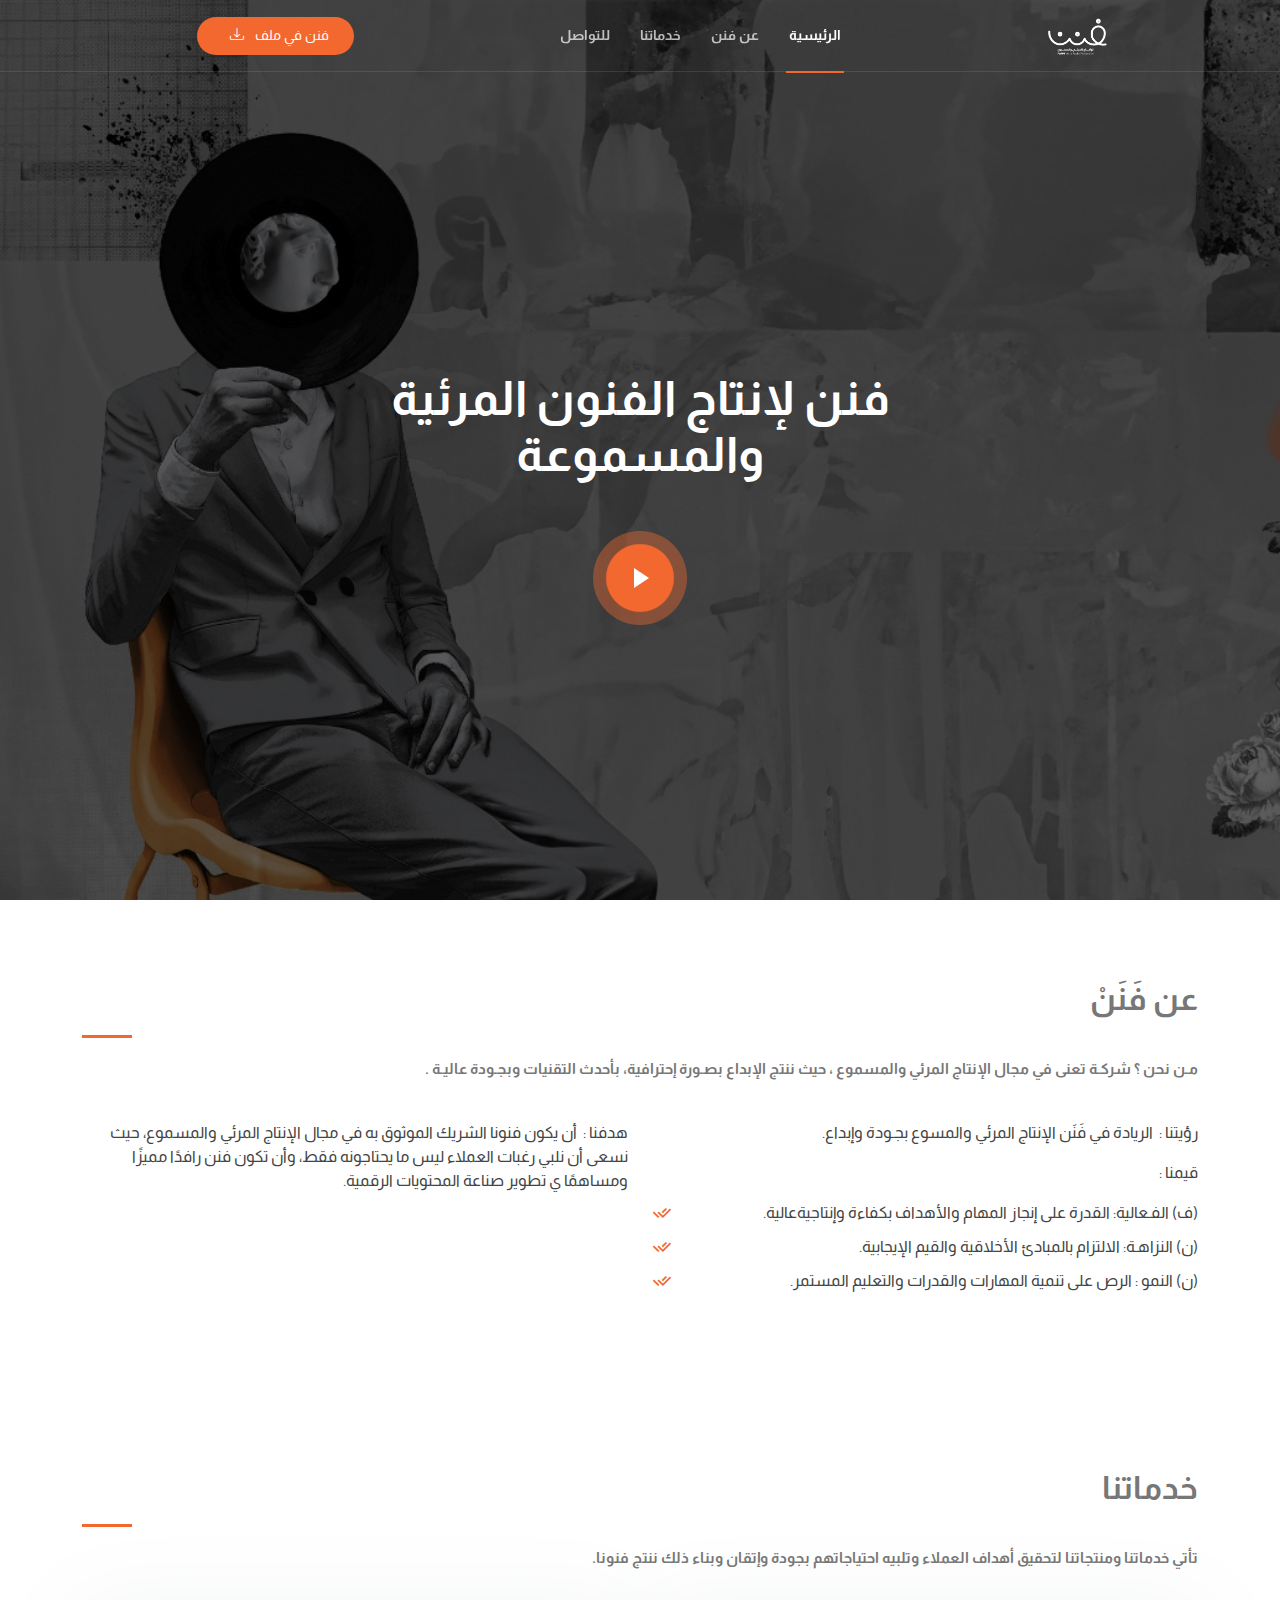
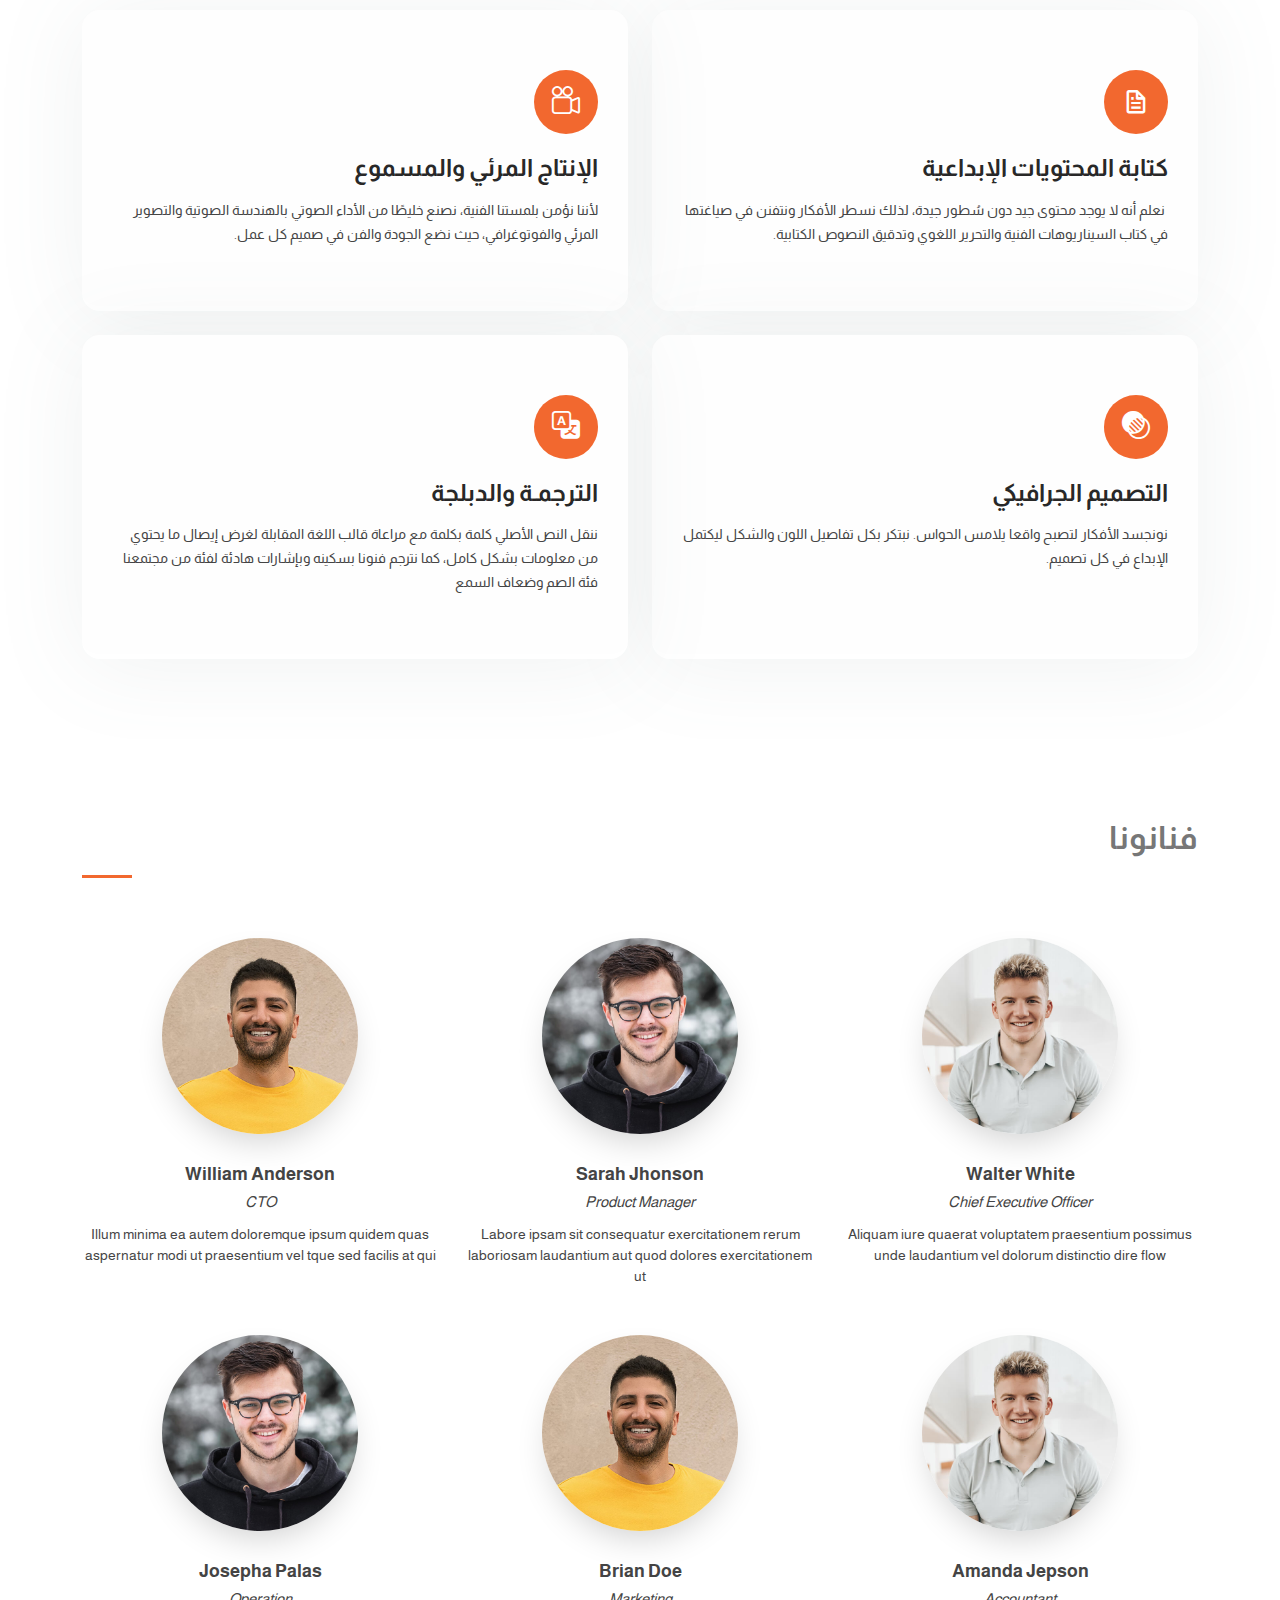
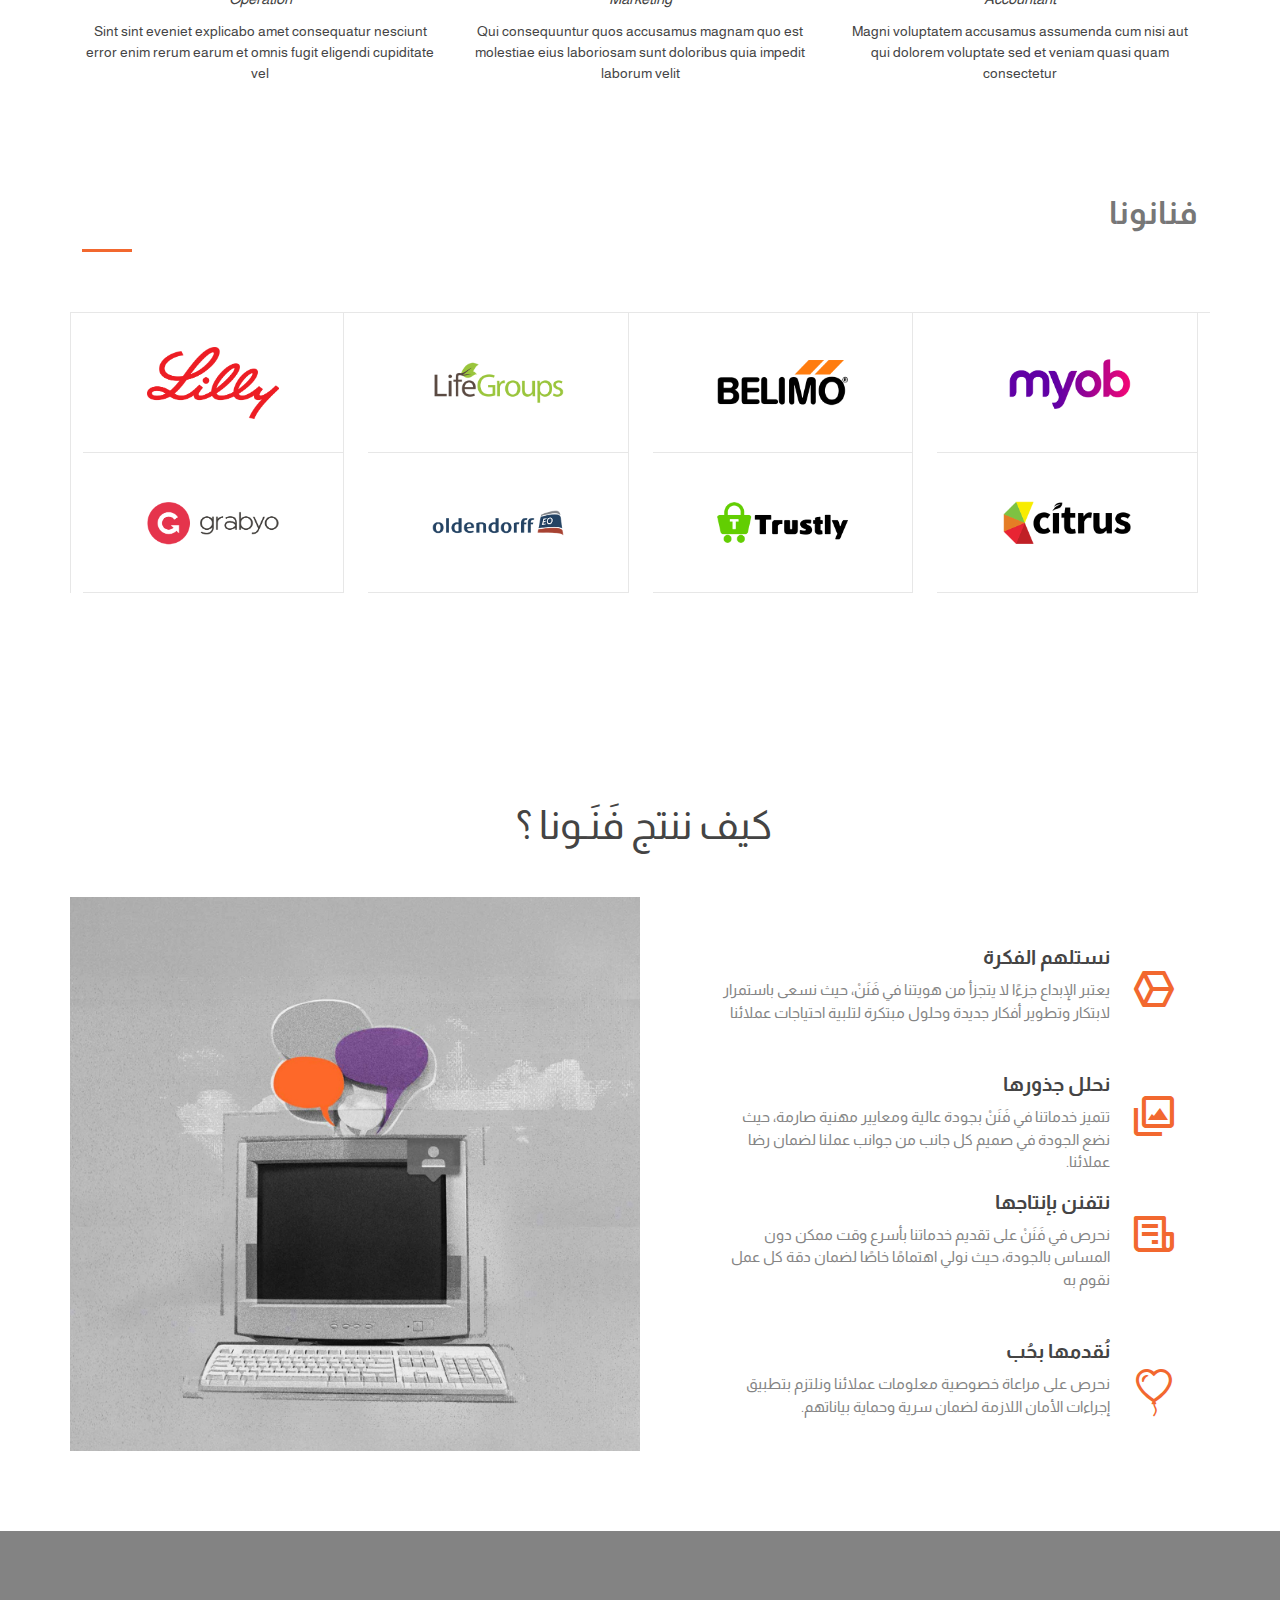
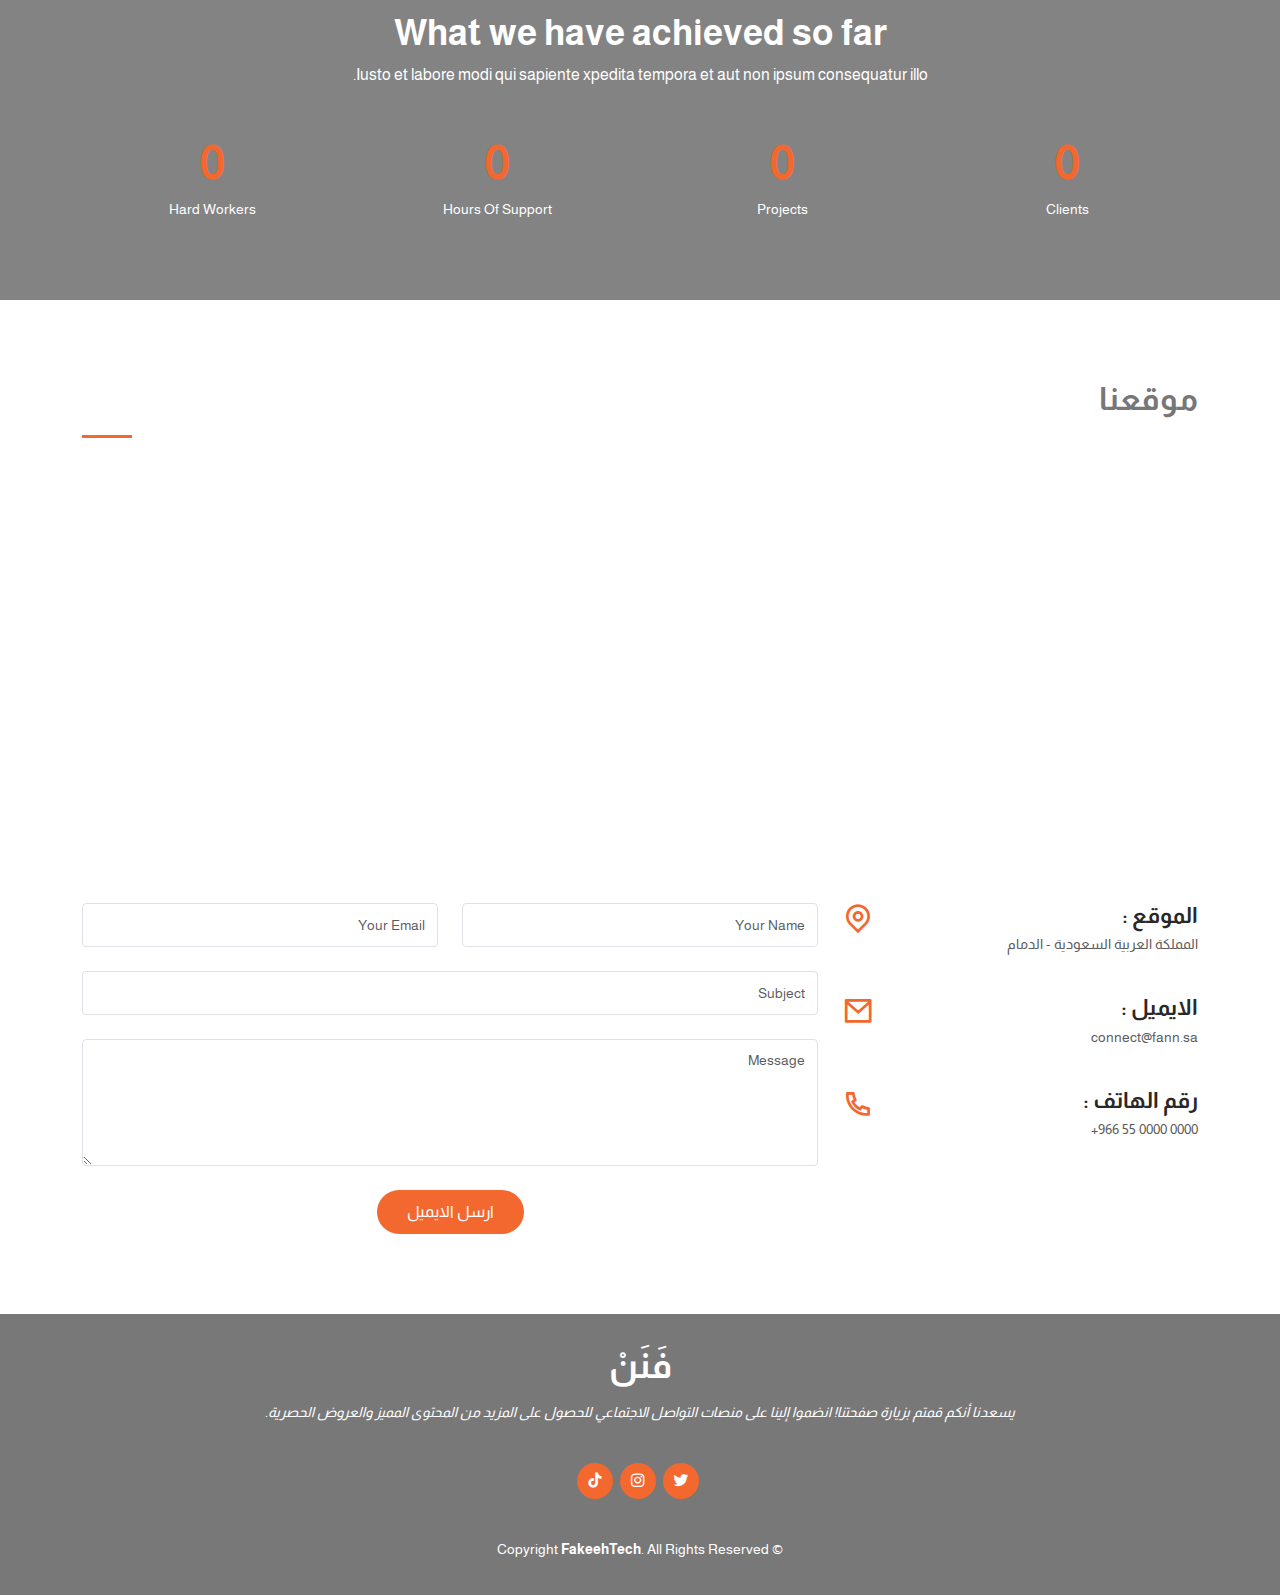
==== index.html @ 5288dfed "edit cover our fannon" ====
<!DOCTYPE html>
<html lang="ar" dir="rtl">

<head>
  <meta charset="utf-8">
  <meta content="width=device-width, initial-scale=1.0" name="viewport">

  <title>Fann</title>
  <meta content="" name="description">
  <meta content="" name="keywords">

  <!-- Favicons -->
  <link href="img/faveicon.png" rel="icon">
  <link href="assets/img/apple-touch-icon.png" rel="apple-touch-icon">

  <!-- Google Fonts -->
  <link
    href="https://fonts.googleapis.com/css?family=Open+Sans:300,300i,400,400i,600,600i,700,700i|Raleway:300,300i,400,400i,500,500i,600,600i,700,700i|Poppins:300,300i,400,400i,500,500i,600,600i,700,700i"
    rel="stylesheet">
  <link rel="preconnect" href="https://fonts.googleapis.com">
  <link rel="preconnect" href="https://fonts.gstatic.com" crossorigin>
  <link href="https://fonts.googleapis.com/css2?family=Almarai:wght@300;400;700;800&display=swap" rel="stylesheet">

  <!-- Vendor CSS Files -->
  <link href="assets/vendor/bootstrap/css/bootstrap.min.css" rel="stylesheet">
  <link href="assets/vendor/bootstrap-icons/bootstrap-icons.css" rel="stylesheet">
  <link href="assets/vendor/boxicons/css/boxicons.min.css" rel="stylesheet">
  <link href="assets/vendor/glightbox/css/glightbox.min.css" rel="stylesheet">
  <link href="assets/vendor/remixicon/remixicon.css" rel="stylesheet">
  <link href="assets/vendor/swiper/swiper-bundle.min.css" rel="stylesheet">

  <!-- Template Main CSS File -->
  <link href="assets/css/style-rtl.css" rel="stylesheet">

  <!-- =======================================================
  * Template Name: KnightOne
  * Template URL: https://bootstrapmade.com/knight-simple-one-page-bootstrap-template/
  * Updated: Mar 17 2024 with Bootstrap v5.3.3
  * Author: BootstrapMade.com
  * License: https://bootstrapmade.com/license/
  ======================================================== -->
</head>

<body>

  <!-- ======= Header ======= -->
  <header id="header" class="fixed-top ">
    <div class="container-fluid">

      <div class="row justify-content-center">
        <div class="col-xl-9 d-flex align-items-center justify-content-lg-between">
          <h1 class="logo me-auto me-lg-0"><a href="index.html"><img class="mt-1"
                src="/img/الشعار الرسمي - فنن باللون الأبيض.png" alt=""></a></h1>
          <!-- Uncomment below if you prefer to use an image logo -->
          <!-- <a href="index.html" class="logo me-auto me-lg-0"><img src="assets/img/logo.png" alt="" class="img-fluid"></a>-->

          <nav id="navbar" class="navbar order-last order-lg-0">
            <ul>
              <li><a class="nav-link scrollto active" href="#hero">الرئيسية</a></li>
              <li><a class="nav-link scrollto" href="#about">عن فنن</a></li>
              <li><a class="nav-link scrollto" href="#services">خدماتنا</a></li>
              <!-- <li><a class="nav-link scrollto " href="#portfolio">معرض فنن</a></li> -->
              <li><a class="nav-link scrollto" href="#contact">للتواصل</a></li>
            </ul>
            <i class="bi bi-list mobile-nav-toggle"></i>
          </nav><!-- .navbar -->

          <a href="/فنن - الشريك الموثوق به.pdf" download="فنن - الشريك الموثوق به" class="get-started-btn scrollto">
            فنن في ملف <i class="bi bi-download mx-2"></i> </a>
        </div>
      </div>

    </div>
  </header><!-- End Header -->

  <!-- ======= Hero Section ======= -->
  <section id="hero" class="d-flex flex-column justify-content-center">
    <div class="container">
      <div class="row justify-content-center">
        <div class="col-xl-8">
          <h1 class="my-5">فنن لإنتاج الفنون المرئية والمسموعة</h1>
          <!-- <h1>حاضنة أعمال </h1> -->
          <!-- <h2>تميّزنا في خلق الإبداع بأحدث التقنيات وأفضل الأساليب</h2> -->
          <a href="https://www.youtube.com/watch?v=jDDaplaOz7Q" class="glightbox play-btn mb-4"></a>
        </div>
      </div>
    </div>
  </section><!-- End Hero -->

  <main id="main">

    <!-- ======= About Us Section ======= -->
    <section id="about" class="about">
      <div class="container">

        <div class="section-title">
          <h2>عن فَنَنْ</h2>
          <p>مـن نحن ؟ 
            شركـة تعنى في مجال الإنتاج المرئي والمسموع ، حيث ننتج الإبداع بصـورة إحترافية، بأحدث التقنيات وبجـودة عاليـة
            .
          </p>
        </div>

        <div class="row content">
          <div class="col-lg-6">
            <p>
              رؤيتنا : 
              الريادة في فَنَن الإنتاج المرئي والمسوع بجـودة وإبداع.
            </p>
            <p>قيمنا :
            </p>
            <ul>
              <li><i class="ri-check-double-line"></i> (ف) الفـعالية: القدرة على إنجاز المهام والأهداف بكفاءة
                وإنتاجيةعالية.</li>
              <li><i class="ri-check-double-line"></i>(ن) النزاهـة: الالتزام بالمبادئ الأخلاقية والقيم الإيجابية.</li>
              <li><i class="ri-check-double-line"></i>(ن) النمو : الرص على تنمية المهارات والقدرات والتعليم المستمر.
              </li>
            </ul>
          </div>
          <div class="col-lg-6 pt-4 pt-lg-0">
            <p>هدفنا : 
              أن يكون فنونا الشريك الموثوق به في مجال الإنتاج المرئي والمسموع، حيث نسعى أن نلبي رغبات العملاء ليس ما
              يحتاجونه فقط، وأن تكون فنن رافدًا مميزًا ومساهمًا ي تطوير صناعة المحتويات الرقمية.
            </p>
            <!-- <ul>
              <li><br></li>
              <li><i class="ri-check-double-line"></i> ترجمتنا الدقيقة والابتكار في تسجيل الصوتيات تجعلنا الخيار الأمثل للتعبير الفني عبر اللغات والثقافات.</li>
              <li><i class="ri-check-double-line"></i>من خلال الهندسة الصوتية والتصوير المرئي، نقدم تجارب مشاهدة واستماع فريدة تلهم العواطف وتثير الفكر.</li>
            </ul> -->
            <!-- <a href="#" class="btn-learn-more">Learn More</a> -->
          </div>
        </div>

      </div>
    </section><!-- End About Us Section -->

    <!-- ======= Services Section ======= -->
    <section id="services" class="services">
      <div class="container">

        <div class="section-title">
          <h2>خدماتنا</h2>
          <p>تأتي خدماتنا ومنتجاتنا لتحقيق أهداف العملاء وتلبيه احتياجاتهم بجودة وإتقان وبناء ذلك ننتج فنونا.</p>
        </div>
        <div class="row">
          <div class="col-lg-6 col-md-6 d-flex align-items-stretch">
            <div class="icon-box">
              <div class="icon"><i class="bx bx-file"></i></div>
              <h4><a href="">كتابة المحتويات الإبداعية </a></h4>
              <p> نعلم أنه لا يوجد محتوى جيد دون سُطور جيدة، لذلك نسطر الأفكار ونتفنن في صياغتها في كتاب السيناريوهات
                الفنية والتحرير اللغوي وتدقيق النصوص الكتابية.</p>
            </div>
          </div>

          <div class="col-lg-6 col-md-6 d-flex align-items-stretch mt-4 mt-md-0">
            <div class="icon-box">
              <div class="icon"><i class="bi bi-camera-reels"></i></div>
              <h4><a href="">الإنتاج المرئي والمسموع</a></h4>
              <p>لأننا نؤمن بلمستنا الفنية، نصنع خليطًا من الأداء الصوتي بالهندسة الصوتية والتصوير المرئي والفوتوغرافي،
                حيث نضع الجودة والفن في صميم كل عمل.</p>
            </div>
          </div>


          <div class="col-lg-6 col-md-6 d-flex align-items-stretch mt-4">
            <div class="icon-box">
              <div class="icon"><i class="bi bi-transparency"></i></i></div>
              <h4><a href="">التصميم الجرافيكي </a></h4>
              <p>نونجسد الأفكار لتصبح واقعا يلامس الحواس. نبتكر بكل تفاصيل اللون والشكل ليكتمل الإبداع في كل تصميم.              </p>
            </div>
          </div>

          <div class="col-lg-6 col-md-6 d-flex align-items-stretch mt-4">
            <div class="icon-box">
              <div class="icon"><i class="bi bi-translate"></i></div>
              <h4><a href="">الترجمـة والدبلجة</a></h4>
              <p> ننقل النص الأصلي كلمة بكلمة مع مراعاة قالب اللغة المقابلة لغرض إيصال ما يحتوي من معلومات بشكل كامل،
                كما نترجم فنونا بسكينه وبإشارات هادئة لفئة من مجتمعنا فئة الصم وضعاف السمع</p>
            </div>
          </div>

          <!-- <div class="col-lg-4 col-md-6 d-flex align-items-stretch mt-4">
            <div class="icon-box">
              <div class="icon"><i class="bx bx-slideshow"></i></div>
              <h4><a href="">إنتاج الأفلام القصيرة</a></h4>
              <p>نقدم خدمة إنتاج الأفلام القصيرة التي تلهم وتثير الفكر، مما يساعد عملائنا على تحقيق أهدافهم التواصلية
                بفاعلية.</p>
            </div>
          </div>

          <div class="col-lg-4 col-md-6 d-flex align-items-stretch mt-4">
            <div class="icon-box">
              <div class="icon"><i class="bx bx-arch"></i></div>
              <h4><a href="">التصميم الإبداعي</a></h4>
              <p>نقدم خدمات التصميم الإبداعي التي تساعد عملائنا في تقديم هويتهم التجارية بشكل جذاب ومتميز.</p>
            </div>
          </div> -->

        </div>

      </div>
    </section><!-- End Services Section -->

    <!-- ======= Cta Section ======= -->
    <!-- <section id="cta" class="cta">
      <div class="container">

        <div class="row">
          <div class="text-center text-lg-start">
            <h3>للتواصل</h3>
            <p> في فَنَنْ، نؤمن بأهمية التواصل الفعّال مع عملائنا والمهتمين بخدماتنا. يعمل فريق التواصل لدينا على تلبية
              احتياجات العملاء والرد على استفساراتهم بشكل سريع ومهني. يمكنكم التواصل معنا عبر البريد الإلكتروني، الهاتف،
              أو من خلال مواقع التواصل الاجتماعي، حيث نسعد بخدمتكم وتقديم الدعم اللازم في أي وقت.</p>
          </div>

          <div class="cta-btn-container text-center">
            <a class="cta-btn align-middle" href="#">اتصل الان</a>
          </div>



        </div>
    </section> -->
    <!-- End Cta Section -->


    <!-- Team Section -->
    <section id="team" class="team section light-background">

      
      <div class="container">
        
        <div class="section-title">
          <h2>فنانونا</h2>
          <!-- <p>تأتي خدماتنا ومنتجاتنا لتحقيق أهداف العملاء وتلبيه احتياجاتهم بجودة وإتقان وبناء ذلك ننتج فنونا.</p> -->
        </div>
        <div class="row gy-5">

          <div class="col-lg-4 col-md-6 member" data-aos="fade-up" data-aos-delay="100">
            <div class="member-img">
              <img src="img/team/team-3.jpg" class="img-fluid" alt="">
              <div class="social">
                <a href="#"><i class="bi bi-twitter-x"></i></a>
                <a href="#"><i class="bi bi-facebook"></i></a>
                <a href="#"><i class="bi bi-instagram"></i></a>
                <a href="#"><i class="bi bi-linkedin"></i></a>
              </div>
            </div>
            <div class="member-info text-center">
              <h4>Walter White</h4>
              <span>Chief Executive Officer</span>
              <p>Aliquam iure quaerat voluptatem praesentium possimus unde laudantium vel dolorum distinctio dire flow
              </p>
            </div>
          </div><!-- End Team Member -->

          <div class="col-lg-4 col-md-6 member" data-aos="fade-up" data-aos-delay="200">
            <div class="member-img">
              <img src="img/team/team-1.jpg" class="img-fluid" alt="">
              <div class="social">
                <a href="#"><i class="bi bi-twitter-x"></i></a>
                <a href="#"><i class="bi bi-facebook"></i></a>
                <a href="#"><i class="bi bi-instagram"></i></a>
                <a href="#"><i class="bi bi-linkedin"></i></a>
              </div>
            </div>
            <div class="member-info text-center">
              <h4>Sarah Jhonson</h4>
              <span>Product Manager</span>
              <p>Labore ipsam sit consequatur exercitationem rerum laboriosam laudantium aut quod dolores exercitationem
                ut</p>
            </div>
          </div><!-- End Team Member -->

          <div class="col-lg-4 col-md-6 member" data-aos="fade-up" data-aos-delay="300">
            <div class="member-img">
              <img src="img/team/team-5.jpg" class="img-fluid" alt="">
              <div class="social">
                <a href="#"><i class="bi bi-twitter-x"></i></a>
                <a href="#"><i class="bi bi-facebook"></i></a>
                <a href="#"><i class="bi bi-instagram"></i></a>
                <a href="#"><i class="bi bi-linkedin"></i></a>
              </div>
            </div>
            <div class="member-info text-center">
              <h4>William Anderson</h4>
              <span>CTO</span>
              <p>Illum minima ea autem doloremque ipsum quidem quas aspernatur modi ut praesentium vel tque sed facilis
                at qui</p>
            </div>
          </div><!-- End Team Member -->

          <div class="col-lg-4 col-md-6 member" data-aos="fade-up" data-aos-delay="400">
            <div class="member-img">
              <img src="img/team/team-3.jpg" class="img-fluid" alt="">
              <div class="social">
                <a href="#"><i class="bi bi-twitter-x"></i></a>
                <a href="#"><i class="bi bi-facebook"></i></a>
                <a href="#"><i class="bi bi-instagram"></i></a>
                <a href="#"><i class="bi bi-linkedin"></i></a>
              </div>
            </div>
            <div class="member-info text-center">
              <h4>Amanda Jepson</h4>
              <span>Accountant</span>
              <p>Magni voluptatem accusamus assumenda cum nisi aut qui dolorem voluptate sed et veniam quasi quam
                consectetur</p>
            </div>
          </div><!-- End Team Member -->

          <div class="col-lg-4 col-md-6 member" data-aos="fade-up" data-aos-delay="500">
            <div class="member-img">
              <img src="img/team/team-5.jpg" class="img-fluid" alt="">
              <div class="social">
                <a href="#"><i class="bi bi-twitter-x"></i></a>
                <a href="#"><i class="bi bi-facebook"></i></a>
                <a href="#"><i class="bi bi-instagram"></i></a>
                <a href="#"><i class="bi bi-linkedin"></i></a>
              </div>
            </div>
            <div class="member-info text-center">
              <h4>Brian Doe</h4>
              <span>Marketing</span>
              <p>Qui consequuntur quos accusamus magnam quo est molestiae eius laboriosam sunt doloribus quia impedit
                laborum velit</p>
            </div>
          </div><!-- End Team Member -->

          <div class="col-lg-4 col-md-6 member" data-aos="fade-up" data-aos-delay="600">
            <div class="member-img">
              <img src="img/team/team-1.jpg" class="img-fluid" alt="">
              <div class="social">
                <a href="#"><i class="bi bi-twitter-x"></i></a>
                <a href="#"><i class="bi bi-facebook"></i></a>
                <a href="#"><i class="bi bi-instagram"></i></a>
                <a href="#"><i class="bi bi-linkedin"></i></a>
              </div>
            </div>
            <div class="member-info text-center">
              <h4>Josepha Palas</h4>
              <span>Operation</span>
              <p>Sint sint eveniet explicabo amet consequatur nesciunt error enim rerum earum et omnis fugit eligendi
                cupiditate vel</p>
            </div>
          </div><!-- End Team Member -->

        </div>

      </div>

    </section><!-- /Team Section -->


     <!-- ======= Clients Section ======= -->
     <section id="clients" class="clients">
       <div class="container">
        <div class="section-title">
          <h2>فنانونا</h2>
        </div>

        <div class="row no-gutters clients-wrap clearfix wow fadeInUp">

          <div class="col-lg-3 col-md-4 col-xs-6">
            <div class="client-logo">
              <img src="assets/img/clients/client-1.png" class="img-fluid" alt="">
            </div>
          </div>

          <div class="col-lg-3 col-md-4 col-xs-6">
            <div class="client-logo">
              <img src="assets/img/clients/client-2.png" class="img-fluid" alt="">
            </div>
          </div>

          <div class="col-lg-3 col-md-4 col-xs-6">
            <div class="client-logo">
              <img src="assets/img/clients/client-3.png" class="img-fluid" alt="">
            </div>
          </div>

          <div class="col-lg-3 col-md-4 col-xs-6">
            <div class="client-logo">
              <img src="assets/img/clients/client-4.png" class="img-fluid" alt="">
            </div>
          </div>

          <div class="col-lg-3 col-md-4 col-xs-6">
            <div class="client-logo">
              <img src="assets/img/clients/client-5.png" class="img-fluid" alt="">
            </div>
          </div>

          <div class="col-lg-3 col-md-4 col-xs-6">
            <div class="client-logo">
              <img src="assets/img/clients/client-6.png" class="img-fluid" alt="">
            </div>
          </div>

          <div class="col-lg-3 col-md-4 col-xs-6">
            <div class="client-logo">
              <img src="assets/img/clients/client-7.png" class="img-fluid" alt="">
            </div>
          </div>

          <div class="col-lg-3 col-md-4 col-xs-6">
            <div class="client-logo">
              <img src="assets/img/clients/client-8.png" class="img-fluid" alt="">
            </div>
          </div>

        </div>

      </div>
    </section><!-- End Clients Section -->

    <!-- ======= Features Section ======= -->
    <section id="features" class="features">
      <h1 class="text-center my-5">كيف ننتج فَنَـونا ؟ </h1>
      <div class="container">

        <div class="row">
          <div class="col-lg-6 order-2 order-lg-1">
            <div class="icon-box mt-5">
              <i class="bx bx-cube-alt"></i>
              <h4>نستلهم الفكرة</h4>
              <p>يعتبر الإبداع جزءًا لا يتجزأ من هويتنا في فَنَنْ، حيث نسعى باستمرار لابتكار وتطوير أفكار جديدة وحلول
                مبتكرة لتلبية احتياجات عملائنا</p>
            </div>
            <div class="icon-box mt-5">
              <i class="bx bx-images"></i>
              <h4>نحلل جذورها</h4>
              <p>تتميز خدماتنا في فَنَنْ بجودة عالية ومعايير مهنية صارمة، حيث نضع الجودة في صميم كل جانب من جوانب عملنا
                لضمان رضا عملائنا.</p>
            </div>
            <div class="icon-box mt-5 mt-lg-0">
              <i class="bx bx-receipt"></i>
              <h4>نتفنن بإنتاجها</h4>
              <p>نحرص في فَنَنْ على تقديم خدماتنا بأسرع وقت ممكن دون المساس بالجودة، حيث نولي اهتمامًا خاصًا لضمان دقة
                كل عمل نقوم به</p>
            </div>
            <div class="icon-box mt-5">
              <i class="bi bi-balloon-heart"></i>
              <h4>نُقدمها بحُب</h4>
              <p>نحرص على مراعاة خصوصية معلومات عملائنا ونلتزم بتطبيق إجراءات الأمان اللازمة لضمان سرية وحماية بياناتهم.
              </p>
            </div>
          </div>
          <div class="image col-lg-6 order-1 order-lg-2" style='background-image: url("img/fanon.jpeg");'>
          </div>
        </div>

      </div>
    </section><!-- End Features Section -->

    <!-- ======= Clients Section ======= -->
    <!-- <section id="clients" class="clients">
      <div class="container">

        <div class="row no-gutters clients-wrap clearfix wow fadeInUp">

          <div class="col-lg-3 col-md-4 col-xs-6">
            <div class="client-logo">
              <img src="assets/img/clients/client-1.png" class="img-fluid" alt="">
            </div>
          </div>

          <div class="col-lg-3 col-md-4 col-xs-6">
            <div class="client-logo">
              <img src="assets/img/clients/client-2.png" class="img-fluid" alt="">
            </div>
          </div>

          <div class="col-lg-3 col-md-4 col-xs-6">
            <div class="client-logo">
              <img src="assets/img/clients/client-3.png" class="img-fluid" alt="">
            </div>
          </div>

          <div class="col-lg-3 col-md-4 col-xs-6">
            <div class="client-logo">
              <img src="assets/img/clients/client-4.png" class="img-fluid" alt="">
            </div>
          </div>

          <div class="col-lg-3 col-md-4 col-xs-6">
            <div class="client-logo">
              <img src="assets/img/clients/client-5.png" class="img-fluid" alt="">
            </div>
          </div>

          <div class="col-lg-3 col-md-4 col-xs-6">
            <div class="client-logo">
              <img src="assets/img/clients/client-6.png" class="img-fluid" alt="">
            </div>
          </div>

          <div class="col-lg-3 col-md-4 col-xs-6">
            <div class="client-logo">
              <img src="assets/img/clients/client-7.png" class="img-fluid" alt="">
            </div>
          </div>

          <div class="col-lg-3 col-md-4 col-xs-6">
            <div class="client-logo">
              <img src="assets/img/clients/client-8.png" class="img-fluid" alt="">
            </div>
          </div>

        </div>

      </div>
    </section> -->
    <!-- End Clients Section -->

    <!-- ======= Counts Section ======= -->
    <!-- <section id="counts" class="counts">
      <div class="container">

        <div class="text-center title">
          <h3>ما تم إنجازه حتى الآن</h3>
          <p>في فَنَنْ، نفخر بإنجازاتنا والمشاريع التي نفخر بها. لقد عملنا مع عدد من العملاء المختلفين وقدمنا حلولاً
            إبداعية وجذابة في مجالات متعددة. بفضل فريقنا المتميز والمتفاني، تمكنا من تحقيق نتائج ملموسة ونجاحات باهرة في
            عدة مشاريع، مما يعكس التزامنا بالجودة والابتكار في كل ما نقوم به.</p>
        </div>

        <div class="row counters position-relative">

          <div class="col-lg-3 col-6 text-center">
            <span data-purecounter-start="0" data-purecounter-end="25" data-purecounter-duration="1"
              class="purecounter"></span>
            <p>العملاء</p>
          </div>

          <div class="col-lg-3 col-6 text-center">
            <span data-purecounter-start="0" data-purecounter-end="145" data-purecounter-duration="1"
              class="purecounter"></span>
            <p>المشاريع</p>
          </div>

          <div class="col-lg-3 col-6 text-center">
            <span data-purecounter-start="0" data-purecounter-end="1463" data-purecounter-duration="1"
              class="purecounter"></span>
            <p>ساعات عمل</p>
          </div>

          <div class="col-lg-3 col-6 text-center">
            <span data-purecounter-start="0" data-purecounter-end="4" data-purecounter-duration="1"
              class="purecounter"></span>
            <p>يتم العمل عليها الان</p>
          </div>

        </div>

      </div>
    </section> -->
    <!-- End Counts Section -->

    <!-- ======= Portfolio Section ======= -->
    <!-- <section id="portfolio" class="portfolio">
      <div class="container">

        <div class="section-title">
          <h2>معرض الأعمال</h2>
          <p>ستكشف أعمالنا الفنية الرائعة في معرضنا الافتراضي، حيث نعرض مجموعة من الأفلام القصيرة، التصوير الفوتوغرافي،
            والمزيد.</p>
        </div>

        <div class="row">
          <div class="col-lg-12 d-flex justify-content-center">
            <ul id="portfolio-flters">
              <li data-filter="*" class="filter-active">الجميع</li>
              <li data-filter=".filter-app">تصوير</li>
              <li data-filter=".filter-card">انتاج </li>
              <li data-filter=".filter-web">صوتية</li>
            </ul>
          </div>
        </div>

        <div class="row portfolio-container">

          <div class="col-lg-4 col-md-6 portfolio-item filter-app">
            <img src="assets/img/portfolio/portfolio-1.jpg" class="img-fluid" alt="">
            <div class="portfolio-info">
              <h4>App 1</h4>
              <p>App</p>
              <a href="assets/img/portfolio/portfolio-1.jpg" data-gallery="portfolioGallery"
                class="portfolio-lightbox preview-link" title="App 1"><i class="bx bx-plus"></i></a>
              <a href="portfolio-details.html" class="details-link" title="More Details"><i class="bx bx-link"></i></a>
            </div>
          </div>

          <div class="col-lg-4 col-md-6 portfolio-item filter-web">
            <img src="assets/img/portfolio/portfolio-2.jpg" class="img-fluid" alt="">
            <div class="portfolio-info">
              <h4>Web 3</h4>
              <p>Web</p>
              <a href="assets/img/portfolio/portfolio-2.jpg" data-gallery="portfolioGallery"
                class="portfolio-lightbox preview-link" title="Web 3"><i class="bx bx-plus"></i></a>
              <a href="portfolio-details.html" class="details-link" title="More Details"><i class="bx bx-link"></i></a>
            </div>
          </div>

          <div class="col-lg-4 col-md-6 portfolio-item filter-app">
            <img src="assets/img/portfolio/portfolio-3.jpg" class="img-fluid" alt="">
            <div class="portfolio-info">
              <h4>App 2</h4>
              <p>App</p>
              <a href="assets/img/portfolio/portfolio-3.jpg" data-gallery="portfolioGallery"
                class="portfolio-lightbox preview-link" title="App 2"><i class="bx bx-plus"></i></a>
              <a href="portfolio-details.html" class="details-link" title="More Details"><i class="bx bx-link"></i></a>
            </div>
          </div>

          <div class="col-lg-4 col-md-6 portfolio-item filter-card">
            <img src="assets/img/portfolio/portfolio-4.jpg" class="img-fluid" alt="">
            <div class="portfolio-info">
              <h4>Card 2</h4>
              <p>Card</p>
              <a href="assets/img/portfolio/portfolio-4.jpg" data-gallery="portfolioGallery"
                class="portfolio-lightbox preview-link" title="Card 2"><i class="bx bx-plus"></i></a>
              <a href="portfolio-details.html" class="details-link" title="More Details"><i class="bx bx-link"></i></a>
            </div>
          </div>

          <div class="col-lg-4 col-md-6 portfolio-item filter-web">
            <img src="assets/img/portfolio/portfolio-5.jpg" class="img-fluid" alt="">
            <div class="portfolio-info">
              <h4>Web 2</h4>
              <p>Web</p>
              <a href="assets/img/portfolio/portfolio-5.jpg" data-gallery="portfolioGallery"
                class="portfolio-lightbox preview-link" title="Web 2"><i class="bx bx-plus"></i></a>
              <a href="portfolio-details.html" class="details-link" title="More Details"><i class="bx bx-link"></i></a>
            </div>
          </div>

          <div class="col-lg-4 col-md-6 portfolio-item filter-app">
            <img src="assets/img/portfolio/portfolio-6.jpg" class="img-fluid" alt="">
            <div class="portfolio-info">
              <h4>App 3</h4>
              <p>App</p>
              <a href="assets/img/portfolio/portfolio-6.jpg" data-gallery="portfolioGallery"
                class="portfolio-lightbox preview-link" title="App 3"><i class="bx bx-plus"></i></a>
              <a href="portfolio-details.html" class="details-link" title="More Details"><i class="bx bx-link"></i></a>
            </div>
          </div>

          <div class="col-lg-4 col-md-6 portfolio-item filter-card">
            <img src="assets/img/portfolio/portfolio-7.jpg" class="img-fluid" alt="">
            <div class="portfolio-info">
              <h4>Card 1</h4>
              <p>Card</p>
              <a href="assets/img/portfolio/portfolio-7.jpg" data-gallery="portfolioGallery"
                class="portfolio-lightbox preview-link" title="Card 1"><i class="bx bx-plus"></i></a>
              <a href="portfolio-details.html" class="details-link" title="More Details"><i class="bx bx-link"></i></a>
            </div>
          </div>

          <div class="col-lg-4 col-md-6 portfolio-item filter-card">
            <img src="assets/img/portfolio/portfolio-8.jpg" class="img-fluid" alt="">
            <div class="portfolio-info">
              <h4>Card 3</h4>
              <p>Card</p>
              <a href="assets/img/portfolio/portfolio-8.jpg" data-gallery="portfolioGallery"
                class="portfolio-lightbox preview-link" title="Card 3"><i class="bx bx-plus"></i></a>
              <a href="portfolio-details.html" class="details-link" title="More Details"><i class="bx bx-link"></i></a>
            </div>
          </div>

          <div class="col-lg-4 col-md-6 portfolio-item filter-web">
            <img src="assets/img/portfolio/portfolio-9.jpg" class="img-fluid" alt="">
            <div class="portfolio-info">
              <h4>Web 3</h4>
              <p>Web</p>
              <a href="assets/img/portfolio/portfolio-9.jpg" data-gallery="portfolioGallery"
                class="portfolio-lightbox preview-link" title="Web 3"><i class="bx bx-plus"></i></a>
              <a href="portfolio-details.html" class="details-link" title="More Details"><i class="bx bx-link"></i></a>
            </div>
          </div>

        </div>

      </div>
    </section> -->
    <!-- End Portfolio Section -->

    <!-- ======= Pricing Section ======= -->
    <!-- <section id="pricing" class="pricing">
      <div class="container">

        <div class="section-title">
          <h2>الأسعار</h2>
          <p> نؤمن بأهمية توفير عروض أسعار شفافة ومنصفة لعملائنا. يقدم فريقنا عروض سعر ملائمة ومناسبة لاحتياجات العميل،
            مع مراعاة جودة الخدمة وتوقيت التسليم. تهدف عروضنا إلى تحقيق توازن مثالي بين الجودة والتكلفة، مما يساعد
            عملائنا على تحقيق أهدافهم بكفاءة وبأقل تكلفة ممكنة</p>
        </div>
        <div class="box">
          <div class="btn-wrap">
            <a href="#" class="btn-buy">أطلب عرض السعر</a>
          </div>
        </div> -->

    <!-- <div class="row">

          <div class="col-lg-4 col-md-6">
            <div class="box">
              <h3>Free</h3>
              <h4><sup>$</sup>0<span> / month</span></h4>
              <ul>
                <li>Aida dere</li>
                <li>Nec feugiat nisl</li>
                <li>Nulla at volutpat dola</li>
                <li class="na">Pharetra massa</li>
                <li class="na">Massa ultricies mi</li>
              </ul>
              <div class="btn-wrap">
                <a href="#" class="btn-buy">Buy Now</a>
              </div>
            </div>
          </div>

          <div class="col-lg-4 col-md-6 mt-4 mt-md-0">
            <div class="box recommended">
              <span class="recommended-badge">Recommended</span>
              <h3>Business</h3>
              <h4><sup>$</sup>19<span> / month</span></h4>
              <ul>
                <li>Aida dere</li>
                <li>Nec feugiat nisl</li>
                <li>Nulla at volutpat dola</li>
                <li>Pharetra massa</li>
                <li class="na">Massa ultricies mi</li>
              </ul>
              <div class="btn-wrap">
                <a href="#" class="btn-buy">Buy Now</a>
              </div>
            </div>
          </div>

          <div class="col-lg-4 col-md-6 mt-4 mt-lg-0">
            <div class="box">
              <h3>Developer</h3>
              <h4><sup>$</sup>29<span> / month</span></h4>
              <ul>
                <li>Aida dere</li>
                <li>Nec feugiat nisl</li>
                <li>Nulla at volutpat dola</li>
                <li>Pharetra massa</li>
                <li>Massa ultricies mi</li>
              </ul>
              <div class="btn-wrap">
                <a href="#" class="btn-buy">Buy Now</a>
              </div>
            </div>
          </div>

        </div> -->

    <!-- </div>
    </section> -->
    <!-- End Pricing Section -->

    <!-- ======= Faq Section ======= -->
    <!-- <section id="faq" class="faq">
      <div class="container-fluid">

        <div class="row">

          <div class="col-lg-7 d-flex flex-column justify-content-center align-items-stretch  order-2 order-lg-1">

            <div class="content">
              <h3>اسئلة مكررة
              </h3>
              <p>
                في هذا القسم، نقدم إجابات على الأسئلة الشائعة التي قد تطرحها حول خدماتنا وعملية العمل معنا.
              </p>
            </div>

            <div class="accordion-list">
              <ul>
                <li>
                  <a data-bs-toggle="collapse" class="collapse" data-bs-target="#accordion-list-1">ما هي خدماتكم؟ <i
                      class="bx bx-chevron-down icon-show"></i><i class="bx bx-chevron-up icon-close"></i></a>
                  <div id="accordion-list-1" class="collapse show" data-bs-parent=".accordion-list">
                    <p>
                      نقدم مجموعة شاملة من خدمات الإنتاج المرئي والمسموع، بما في ذلك كتابة المحتوى، والتصوير المرئي،
                      والتصميم الإبداعي، والترجمة، والعديد من الخدمات الأخرى.
                    </p>
                  </div>
                </li>

                <li>
                  <a data-bs-toggle="collapse" data-bs-target="#accordion-list-2" class="collapsed">ما هي مدة التسليم؟
                    <i class="bx bx-chevron-down icon-show"></i><i class="bx bx-chevron-up icon-close"></i></a>
                  <div id="accordion-list-2" class="collapse" data-bs-parent=".accordion-list">
                    <p>
                      عتمد مدة التسليم على نوع الخدمة وحجم المشروع، ولكن نحرص دائمًا على تقديم العمل في الوقت المناسب
                      دون المساس بالجودة.
                    </p>
                  </div>
                </li>

                <li>
                  <a data-bs-toggle="collapse" data-bs-target="#accordion-list-3" class="collapsed">هل توفرون خيارات دفع
                    متعددة؟ <i class="bx bx-chevron-down icon-show"></i><i class="bx bx-chevron-up icon-close"></i></a>
                  <div id="accordion-list-3" class="collapse" data-bs-parent=".accordion-list">
                    <p>
                      نعم، نقدم خيارات دفع مرنة ومتنوعة تتيح لعملائنا اختيار الطريقة التي تناسبهم أكثر.
                    </p>
                  </div>
                </li>

                <li>
                  <a data-bs-toggle="collapse" data-bs-target="#accordion-list-4" class="collapsed">كيف يمكنني التواصل
                    معكم؟<i class="bx bx-chevron-down icon-show"></i><i class="bx bx-chevron-up icon-close"></i></a>
                  <div id="accordion-list-4" class="collapse" data-bs-parent=".accordion-list">
                    <p>
                      يمكنكم التواصل معنا عبر البريد الإلكتروني أو الهاتف أو من خلال مواقع التواصل الاجتماعي المختلفة.
                    </p>
                  </div>
                </li>

                <li>
                  <a data-bs-toggle="collapse" data-bs-target="#accordion-list-5" class="collapsed">هل تقدمون خدمات
                    تخصيصية؟<i class="bx bx-chevron-down icon-show"></i><i class="bx bx-chevron-up icon-close"></i></a>
                  <div id="accordion-list-5" class="collapse" data-bs-parent=".accordion-list">
                    <p>
                      نعم، نحن نقدم خدمات تخصيصية تتناسب مع احتياجات كل عميل. يمكننا تعديل الخدمات وفقًا لمتطلباتك
                      الخاصة لضمان تلبية توقعاتك بشكل كامل.</p>
                  </div>
                </li>

              </ul>
            </div>

          </div>

          <div class="col-lg-5 align-items-stretch order-1 order-lg-2 img"
            style='background-image: url("assets/img/faq.jpg");'>&nbsp;</div>
        </div>

      </div>
    </section> -->
    <!-- End Faq Section -->

       <!-- ======= Counts Section ======= -->
       <section id="counts" class="counts">
        <div class="container">
  
          <div class="text-center title">
            <h3>What we have achieved so far</h3>
            <p>Iusto et labore modi qui sapiente xpedita tempora et aut non ipsum consequatur illo.</p>
          </div>
  
          <div class="row counters position-relative">
  
            <div class="col-lg-3 col-6 text-center">
              <span data-purecounter-start="0" data-purecounter-end="232" data-purecounter-duration="1" class="purecounter"></span>
              <p>Clients</p>
            </div>
  
            <div class="col-lg-3 col-6 text-center">
              <span data-purecounter-start="0" data-purecounter-end="521" data-purecounter-duration="1" class="purecounter"></span>
              <p>Projects</p>
            </div>
  
            <div class="col-lg-3 col-6 text-center">
              <span data-purecounter-start="0" data-purecounter-end="1463" data-purecounter-duration="1" class="purecounter"></span>
              <p>Hours Of Support</p>
            </div>
  
            <div class="col-lg-3 col-6 text-center">
              <span data-purecounter-start="0" data-purecounter-end="15" data-purecounter-duration="1" class="purecounter"></span>
              <p>Hard Workers</p>
            </div>
  
          </div>
  
        </div>
      </section><!-- End Counts Section -->

    <!-- ======= Contact Section ======= -->
    <section id="contact" class="contact">
      <div class="container">

        <div class="section-title">
          <h2>موقعنا</h2>
          <!-- <p>Magnam dolores commodi suscipit. Necessitatibus eius consequatur ex aliquid fuga eum quidem. Sit sint consectetur velit. Quisquam quos quisquam cupiditate. Et nemo qui impedit suscipit alias ea. Quia fugiat sit in iste officiis commodi quidem hic quas.</p> -->
        </div>
      </div>

      <div>
        <iframe style="border:0; width: 100%; height: 350px;"
          src="https://www.google.com/maps/embed?pb=!1m18!1m12!1m3!1d228792.25752133701!2d50.157349391956316!3d26.36277458505617!2m3!1f0!2f0!3f0!3m2!1i1024!2i768!4f13.1!3m3!1m2!1s0x3e361d32276b3403%3A0xefd901ec7a5e5676!2z2KfZhNiv2YXYp9mF!5e0!3m2!1sar!2ssa!4v1713863525073!5m2!1sar!2ssa"
          frameborder="0" allowfullscreen></iframe>
      </div>

      <div class="container">

        <div class="row mt-5">

          <div class="col-lg-4">
            <div class="info">
              <div class="address">
                <i class="ri-map-pin-line"></i>
                <h4>الموقع :</h4>
                <p>المملكة العربية السعودية - الدمام</p>
              </div>

              <div class="email">
                <i class="ri-mail-line"></i>
                <h4> الايميل : </h4>
                <p>connect@fann.sa</p>
              </div>

              <div class="phone">
                <i class="ri-phone-line"></i>
                <h4>رقم الهاتف :</h4>
                <p>0000 0000 55 966+</p>
              </div>

            </div>

          </div>

          <div class="col-lg-8 mt-5 mt-lg-0">

            <form action="forms/contact.php" method="post" role="form" class="php-email-form">
              <div class="row">
                <div class="col-md-6 form-group">
                  <input type="text" name="name" class="form-control" id="name" placeholder="Your Name" required>
                </div>
                <div class="col-md-6 form-group mt-3 mt-md-0">
                  <input type="email" class="form-control" name="email" id="email" placeholder="Your Email" required>
                </div>
              </div>
              <div class="form-group mt-3">
                <input type="text" class="form-control" name="subject" id="subject" placeholder="Subject" required>
              </div>
              <div class="form-group mt-3">
                <textarea class="form-control" name="message" rows="5" placeholder="Message" required></textarea>
              </div>
              <div class="my-3">
                <div class="loading">Loading</div>
                <div class="error-message"></div>
                <div class="sent-message">Your message has been sent. Thank you!</div>
              </div>
              <div class="text-center"><button type="submit">ارسل الايميل</button></div>
            </form>

          </div>

        </div>

      </div>
    </section><!-- End Contact Section -->

  </main><!-- End #main -->

  <!-- ======= Footer ======= -->
  <footer id="footer">
    <div class="container">
      <h3>فَنَنْ</h3>
      <p>يسعدنا أنكم قمتم بزيارة صفحتنا! انضموا إلينا على منصات التواصل الاجتماعي للحصول على المزيد من المحتوى المميز
        والعروض الحصرية.</p>
      <div class="social-links">
        <a href="https://x.com/fann_at/status/1805942370048876905?s=46&t=de4cY51d7hX1FIb1f2K47w" class="twitter"><i
            class="bx bxl-twitter"></i></a>
        <!-- <a href="#" class="facebook"><i class="bx bxl-facebook"></i></a> -->
        <a href="https://www.instagram.com/p/C8rapk1oktw/?igsh=MTZqYnJ5Mm9jMnBjaw==" class="instagram"><i
            class="bx bxl-instagram"></i></a>
        <!-- <a href="#" class="google-plus"><i class="bx bxl-skype"></i></a> -->
        <!-- <a href="#" class="linkedin"><i class="bx bxl-linkedin"></i></a> -->
        <a href="https://www.tiktok.com/@fann_t2t?_t=8nf2mnTTuUS&_r=1" class="tiktok"><i class="bx bxl-tiktok"></i></a>
      </div>
      <div class="copyright">
        &copy; Copyright <strong><span>FakeehTech</span></strong>. All Rights Reserved
      </div>

    </div>
  </footer><!-- End Footer -->

  <div id="preloader"></div>
  <a href="#" class="back-to-top d-flex align-items-center justify-content-center"><i
      class="bi bi-arrow-up-short"></i></a>

  <!-- Vendor JS Files -->
  <script src="assets/vendor/purecounter/purecounter_vanilla.js"></script>
  <script src="assets/vendor/bootstrap/js/bootstrap.bundle.min.js"></script>
  <script src="assets/vendor/glightbox/js/glightbox.min.js"></script>
  <script src="assets/vendor/isotope-layout/isotope.pkgd.min.js"></script>
  <script src="assets/vendor/swiper/swiper-bundle.min.js"></script>
  <script src="assets/vendor/php-email-form/validate.js"></script>

  <!-- Template Main JS File -->
  <script src="assets/js/main.js"></script>

</body>

</html>
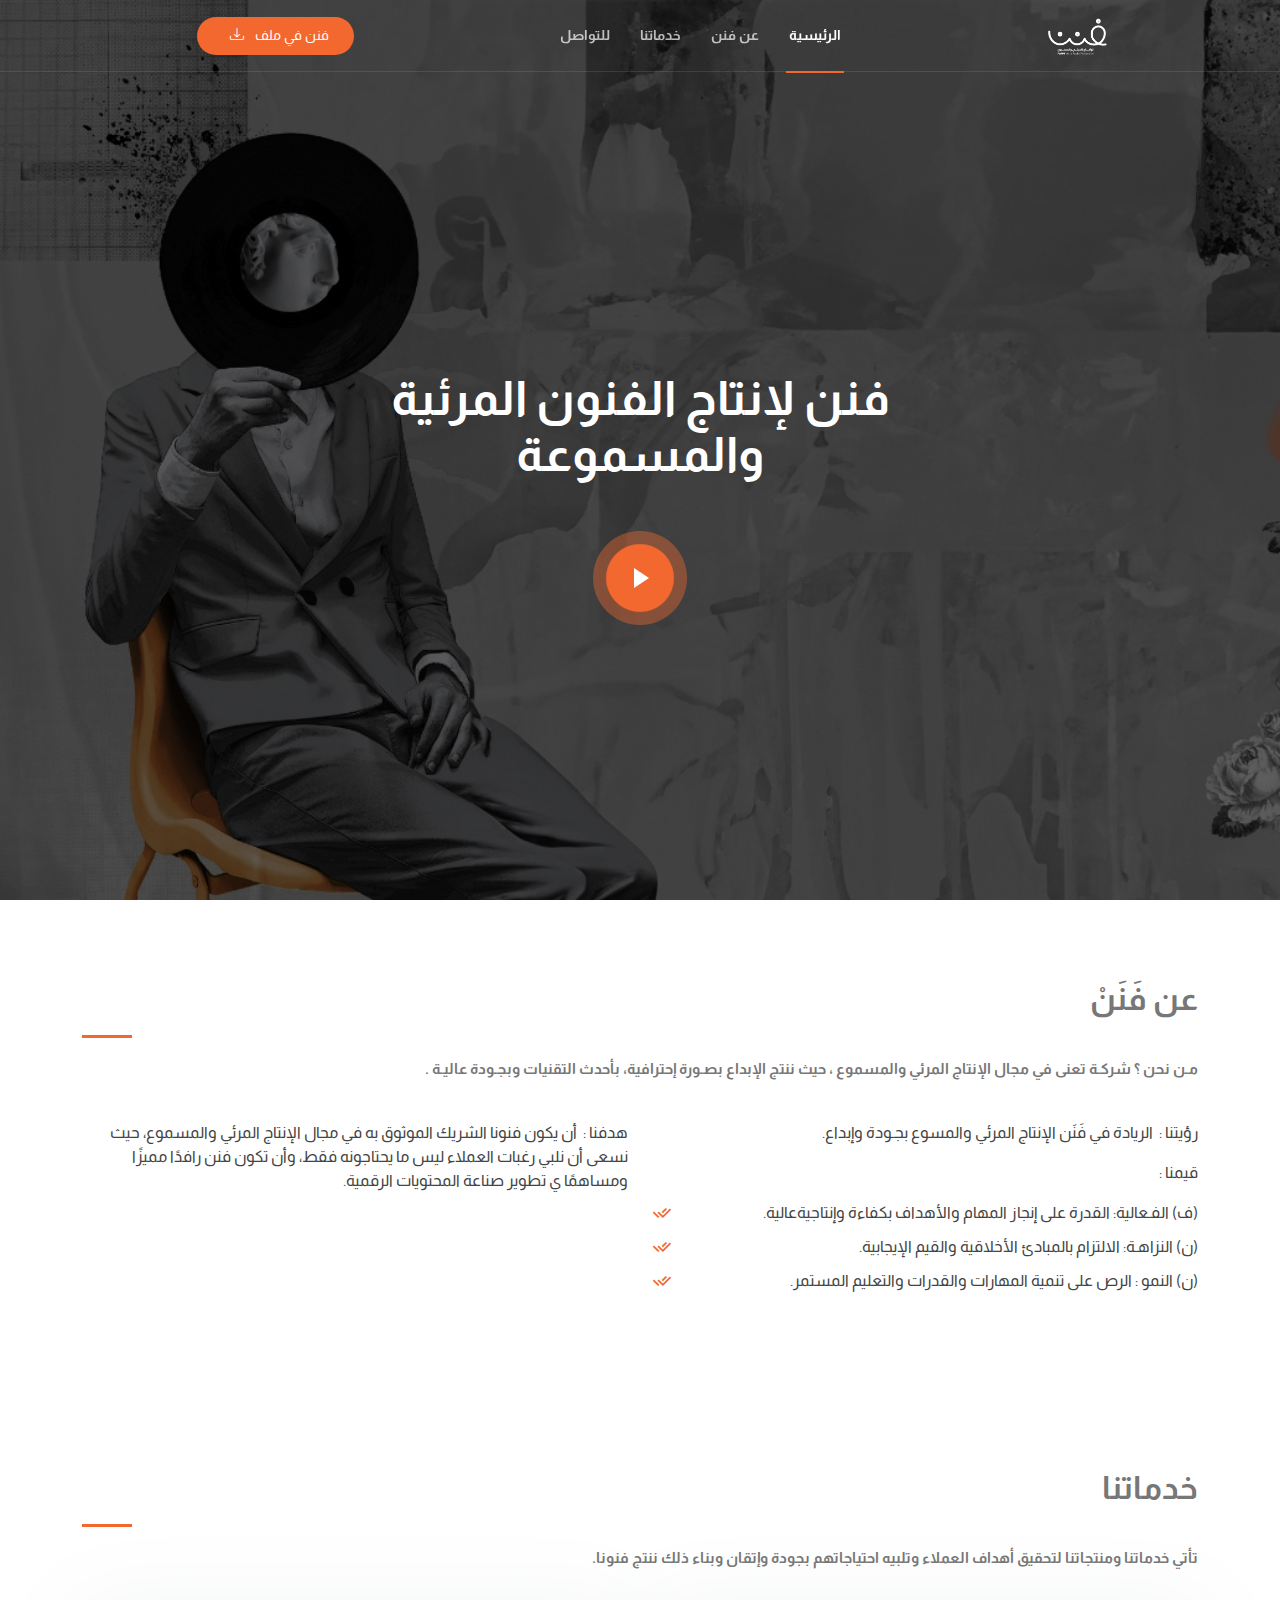
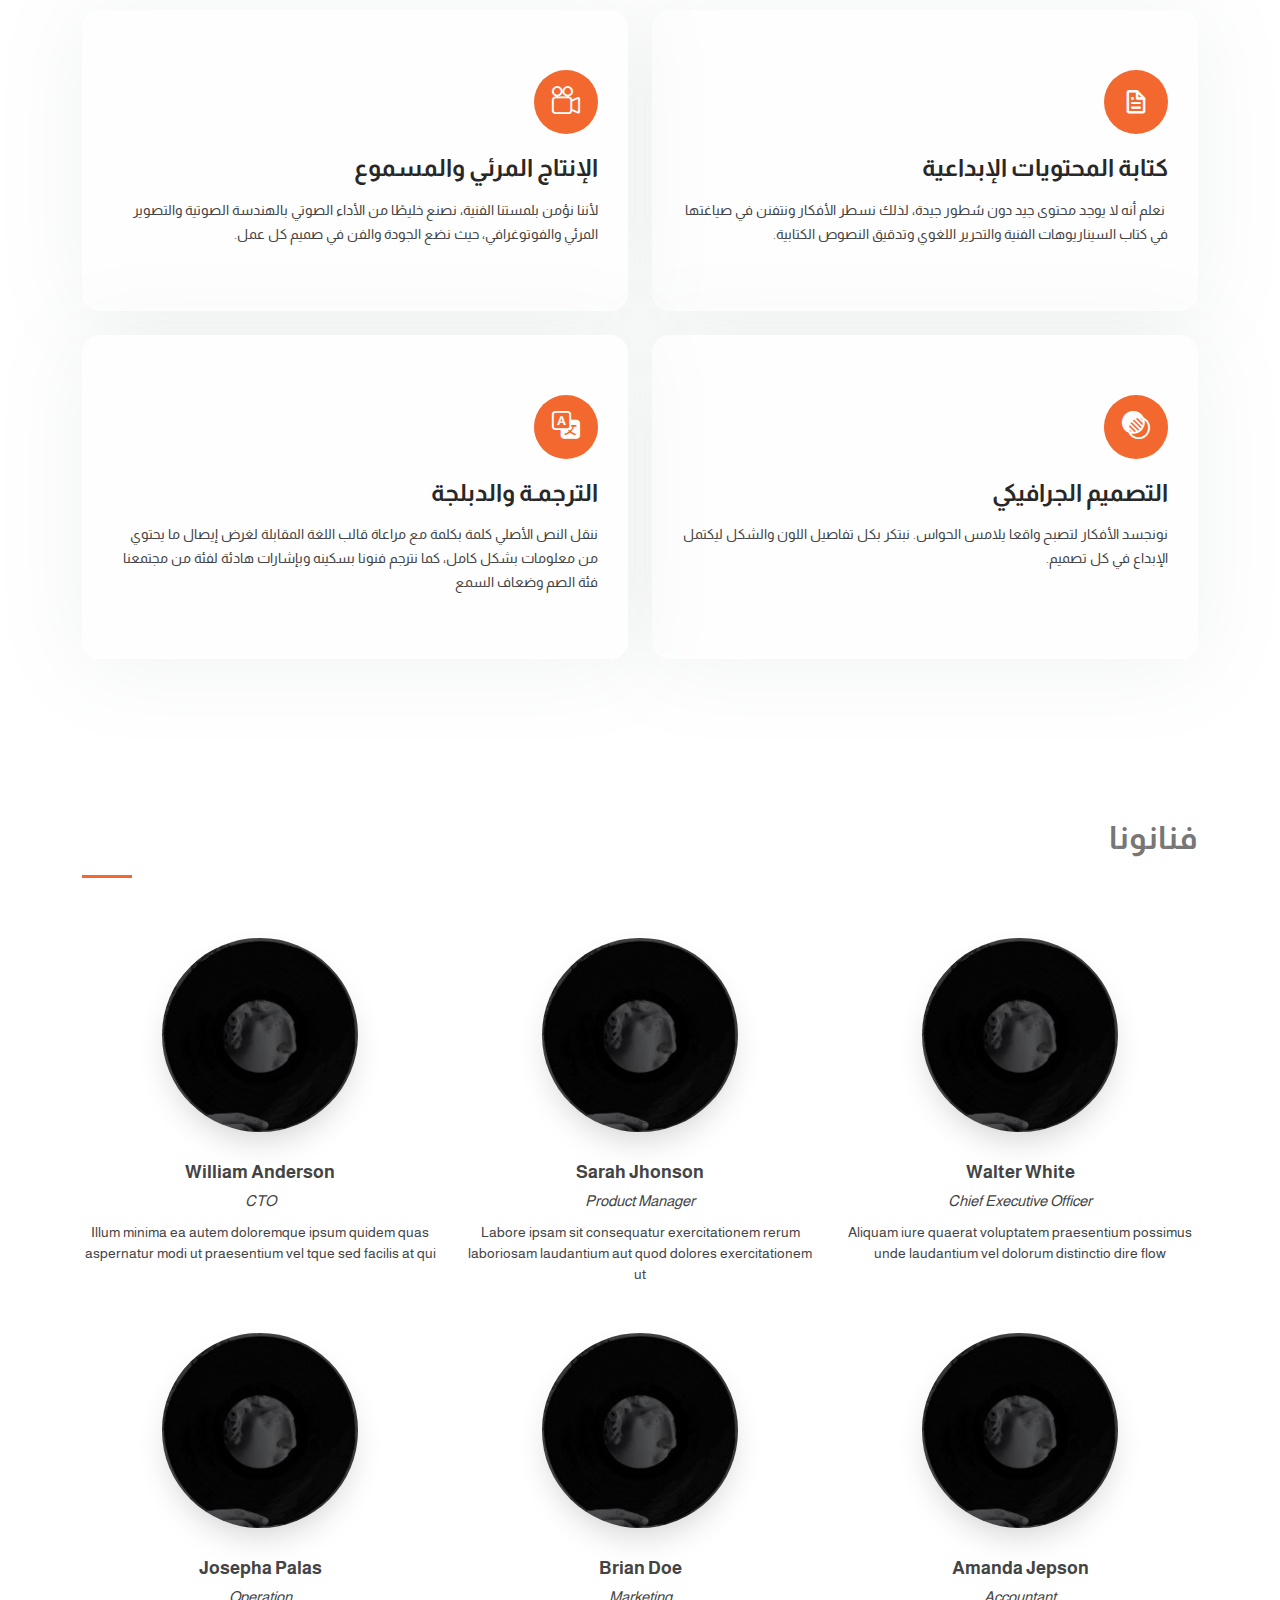
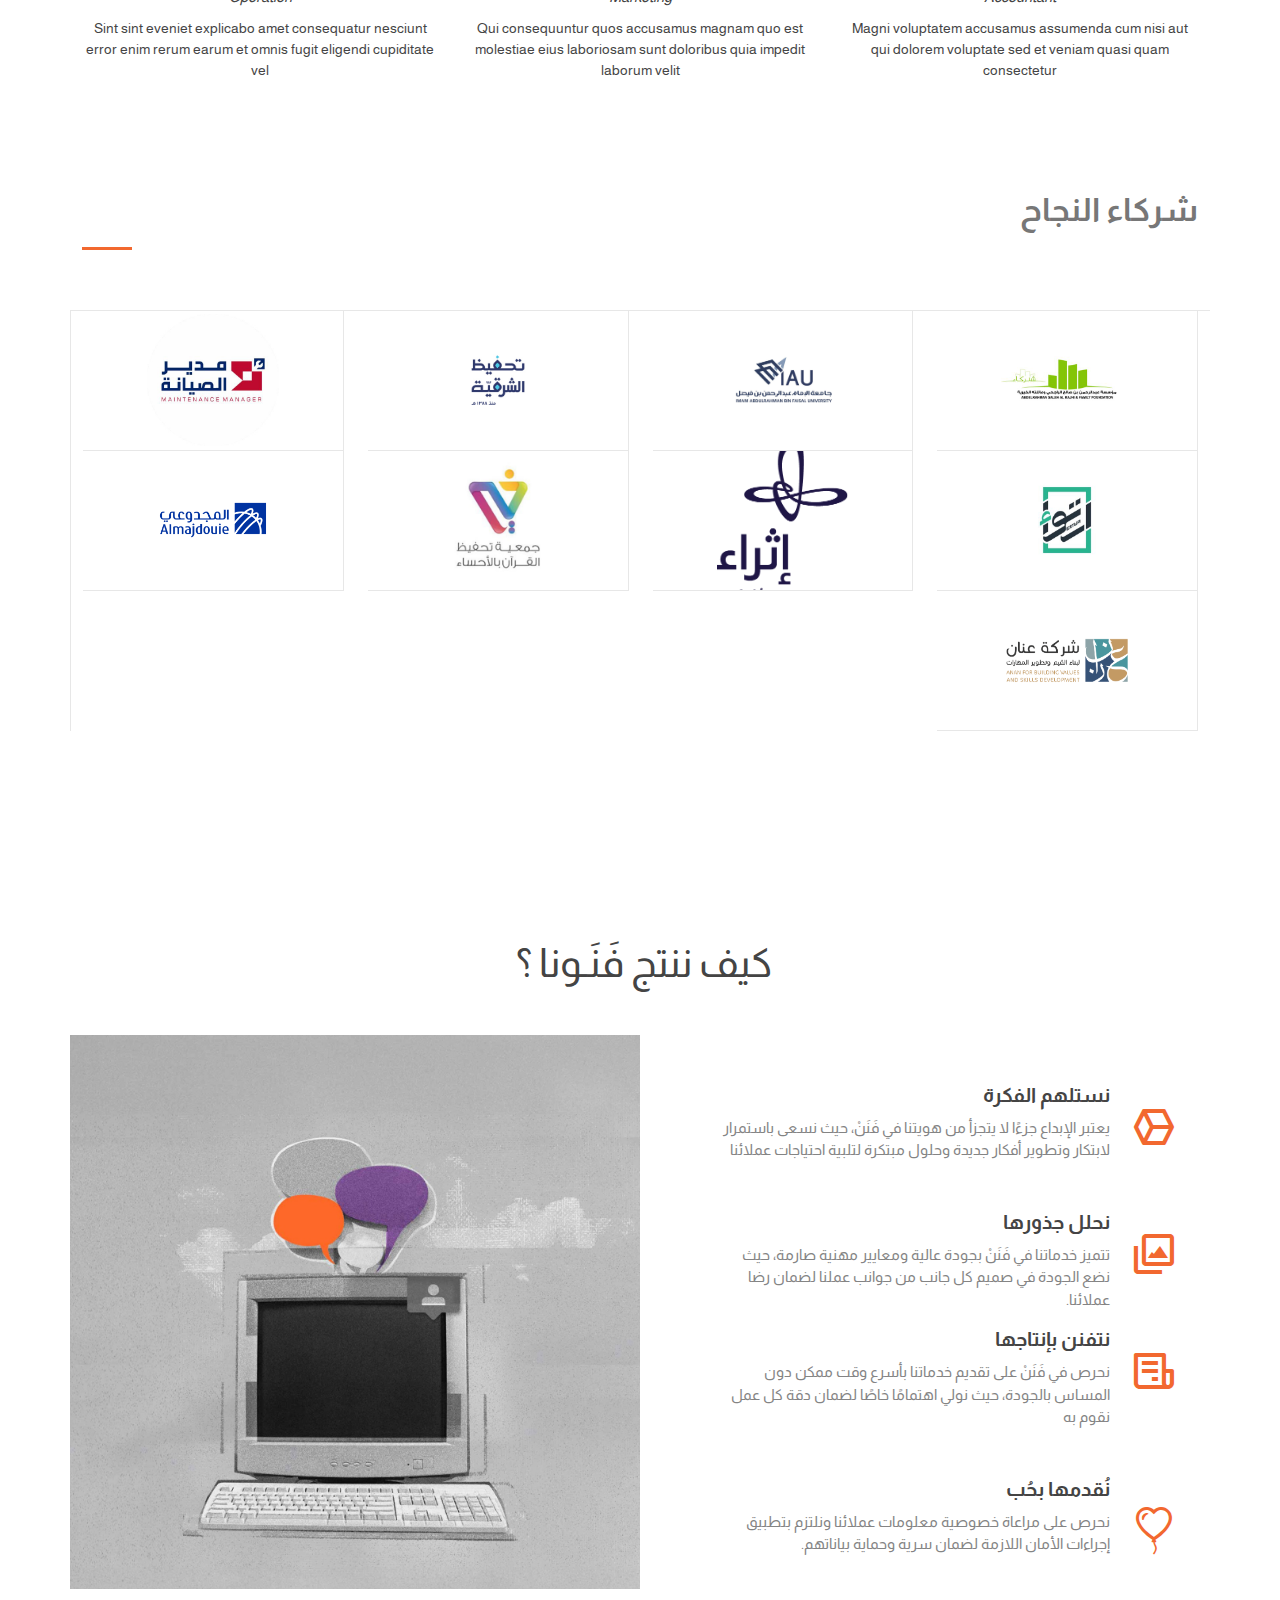
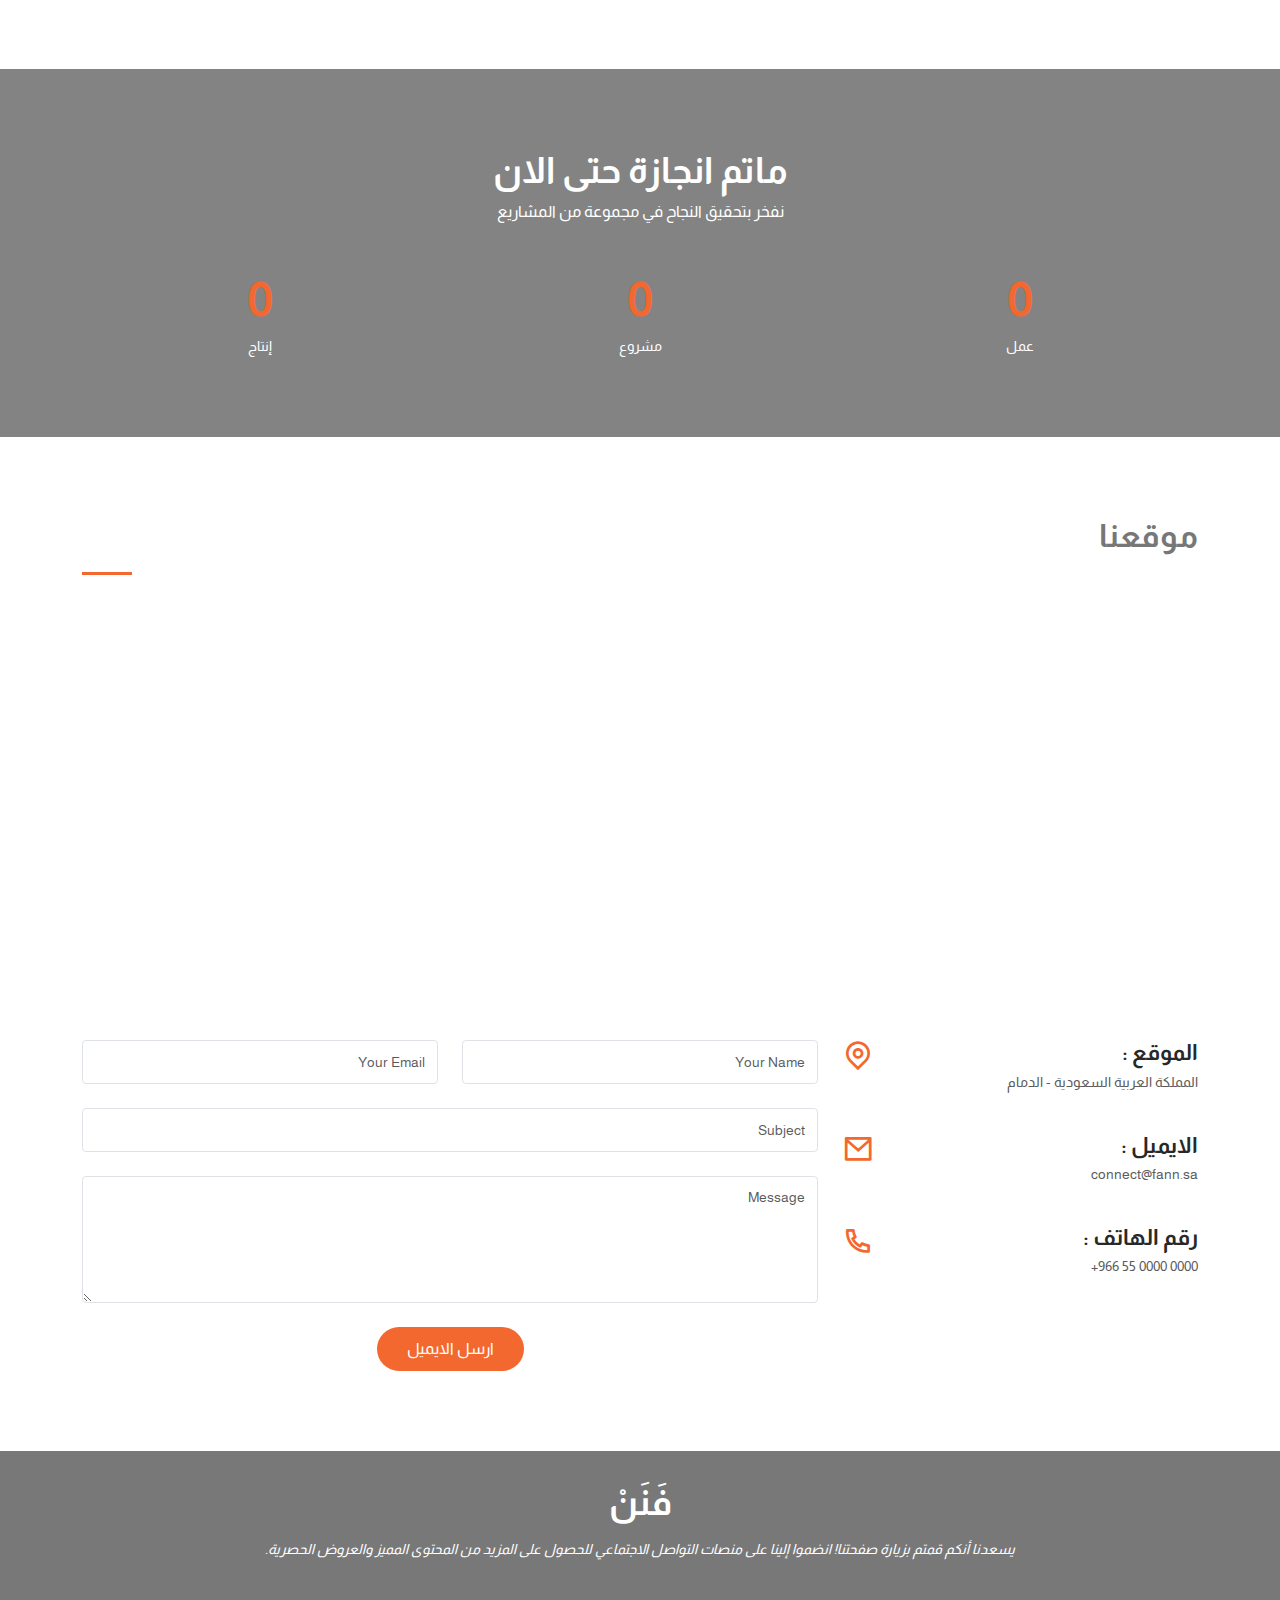
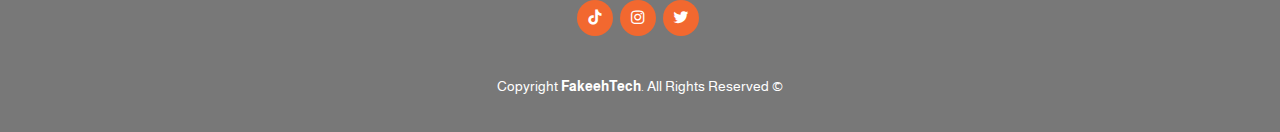
==== commit 2aaa3e01: "add clients and team" ====
--- a/index.html
+++ b/index.html
@@ -238,7 +238,7 @@
 
           <div class="col-lg-4 col-md-6 member" data-aos="fade-up" data-aos-delay="100">
             <div class="member-img">
-              <img src="img/team/team-3.jpg" class="img-fluid" alt="">
+              <img src="img/team/simple-fann.jpeg" class="img-fluid" alt="">
               <div class="social">
                 <a href="#"><i class="bi bi-twitter-x"></i></a>
                 <a href="#"><i class="bi bi-facebook"></i></a>
@@ -256,7 +256,7 @@
 
           <div class="col-lg-4 col-md-6 member" data-aos="fade-up" data-aos-delay="200">
             <div class="member-img">
-              <img src="img/team/team-1.jpg" class="img-fluid" alt="">
+              <img src="img/team/simple-fann.jpeg" class="img-fluid" alt="">
               <div class="social">
                 <a href="#"><i class="bi bi-twitter-x"></i></a>
                 <a href="#"><i class="bi bi-facebook"></i></a>
@@ -274,7 +274,7 @@
 
           <div class="col-lg-4 col-md-6 member" data-aos="fade-up" data-aos-delay="300">
             <div class="member-img">
-              <img src="img/team/team-5.jpg" class="img-fluid" alt="">
+              <img src="img/team/simple-fann.jpeg" class="img-fluid" alt="">
               <div class="social">
                 <a href="#"><i class="bi bi-twitter-x"></i></a>
                 <a href="#"><i class="bi bi-facebook"></i></a>
@@ -292,7 +292,7 @@
 
           <div class="col-lg-4 col-md-6 member" data-aos="fade-up" data-aos-delay="400">
             <div class="member-img">
-              <img src="img/team/team-3.jpg" class="img-fluid" alt="">
+              <img src="img/team/simple-fann.jpeg" class="img-fluid" alt="">
               <div class="social">
                 <a href="#"><i class="bi bi-twitter-x"></i></a>
                 <a href="#"><i class="bi bi-facebook"></i></a>
@@ -310,7 +310,7 @@
 
           <div class="col-lg-4 col-md-6 member" data-aos="fade-up" data-aos-delay="500">
             <div class="member-img">
-              <img src="img/team/team-5.jpg" class="img-fluid" alt="">
+              <img src="img/team/simple-fann.jpeg" class="img-fluid" alt="">
               <div class="social">
                 <a href="#"><i class="bi bi-twitter-x"></i></a>
                 <a href="#"><i class="bi bi-facebook"></i></a>
@@ -328,7 +328,7 @@
 
           <div class="col-lg-4 col-md-6 member" data-aos="fade-up" data-aos-delay="600">
             <div class="member-img">
-              <img src="img/team/team-1.jpg" class="img-fluid" alt="">
+              <img src="img/team/simple-fann.jpeg" class="img-fluid" alt="">
               <div class="social">
                 <a href="#"><i class="bi bi-twitter-x"></i></a>
                 <a href="#"><i class="bi bi-facebook"></i></a>
@@ -355,56 +355,61 @@
      <section id="clients" class="clients">
        <div class="container">
         <div class="section-title">
-          <h2>فنانونا</h2>
+          <h2>شركاء النجاح</h2>
         </div>
 
         <div class="row no-gutters clients-wrap clearfix wow fadeInUp">
 
           <div class="col-lg-3 col-md-4 col-xs-6">
             <div class="client-logo">
-              <img src="assets/img/clients/client-1.png" class="img-fluid" alt="">
-            </div>
-          </div>
-
-          <div class="col-lg-3 col-md-4 col-xs-6">
-            <div class="client-logo">
-              <img src="assets/img/clients/client-2.png" class="img-fluid" alt="">
-            </div>
-          </div>
-
-          <div class="col-lg-3 col-md-4 col-xs-6">
-            <div class="client-logo">
-              <img src="assets/img/clients/client-3.png" class="img-fluid" alt="">
-            </div>
-          </div>
-
-          <div class="col-lg-3 col-md-4 col-xs-6">
-            <div class="client-logo">
-              <img src="assets/img/clients/client-4.png" class="img-fluid" alt="">
-            </div>
-          </div>
-
-          <div class="col-lg-3 col-md-4 col-xs-6">
-            <div class="client-logo">
-              <img src="assets/img/clients/client-5.png" class="img-fluid" alt="">
-            </div>
-          </div>
-
-          <div class="col-lg-3 col-md-4 col-xs-6">
-            <div class="client-logo">
-              <img src="assets/img/clients/client-6.png" class="img-fluid" alt="">
-            </div>
-          </div>
-
-          <div class="col-lg-3 col-md-4 col-xs-6">
-            <div class="client-logo">
-              <img src="assets/img/clients/client-7.png" class="img-fluid" alt="">
-            </div>
-          </div>
-
-          <div class="col-lg-3 col-md-4 col-xs-6">
-            <div class="client-logo">
-              <img src="assets/img/clients/client-8.png" class="img-fluid" alt="">
+              <img src="assets/img/clients/client (1).jpeg" class="img-fluid" alt="">
+            </div>
+          </div>
+
+          <div class="col-lg-3 col-md-4 col-xs-6">
+            <div class="client-logo">
+              <img src="assets/img/clients/client (2).jpg" class="img-fluid" alt="">
+            </div>
+          </div>
+
+          <div class="col-lg-3 col-md-4 col-xs-6">
+            <div class="client-logo">
+              <img src="assets/img/clients/client (3).jpg" class="img-fluid" alt="">
+            </div>
+          </div>
+
+          <div class="col-lg-3 col-md-4 col-xs-6">
+            <div class="client-logo">
+              <img src="assets/img/clients/client (4).jpg" class="img-fluid" alt="">
+            </div>
+          </div>
+
+          <div class="col-lg-3 col-md-4 col-xs-6">
+            <div class="client-logo">
+              <img src="assets/img/clients/client (5).jpg" class="img-fluid" alt="">
+            </div>
+          </div>
+
+          <div class="col-lg-3 col-md-4 col-xs-6">
+            <div class="client-logo">
+              <img src="assets/img/clients/client (6).png" class="img-fluid" alt="">
+            </div>
+          </div>
+
+          <div class="col-lg-3 col-md-4 col-xs-6">
+            <div class="client-logo">
+              <img src="assets/img/clients/client (7).png" class="img-fluid" alt="">
+            </div>
+          </div>
+
+          <div class="col-lg-3 col-md-4 col-xs-6">
+            <div class="client-logo">
+              <img src="assets/img/clients/client (8).png" class="img-fluid" alt="">
+            </div>
+          </div>
+          <div class="col-lg-3 col-md-4 col-xs-6">
+            <div class="client-logo">
+              <img src="assets/img/clients/client (9).png" class="img-fluid" alt="">
             </div>
           </div>
 
@@ -847,31 +852,27 @@
         <div class="container">
   
           <div class="text-center title">
-            <h3>What we have achieved so far</h3>
-            <p>Iusto et labore modi qui sapiente xpedita tempora et aut non ipsum consequatur illo.</p>
+            <h3>ماتم انجازة حتى الان</h3>
+            <p>نفخر بتحقيق النجاح في مجموعة من المشاريع </p>
           </div>
   
           <div class="row counters position-relative">
   
-            <div class="col-lg-3 col-6 text-center">
-              <span data-purecounter-start="0" data-purecounter-end="232" data-purecounter-duration="1" class="purecounter"></span>
-              <p>Clients</p>
+            <div class="col-lg-4 col-4 text-center">
+              <span data-purecounter-start="0" data-purecounter-end="25" data-purecounter-duration="1" class="purecounter"></span>
+              <p>عمل</p>
             </div>
   
-            <div class="col-lg-3 col-6 text-center">
-              <span data-purecounter-start="0" data-purecounter-end="521" data-purecounter-duration="1" class="purecounter"></span>
-              <p>Projects</p>
+            <div class="col-lg-4 col-4 text-center">
+              <span data-purecounter-start="0" data-purecounter-end="12" data-purecounter-duration="1" class="purecounter"></span>
+              <p>مشروع</p>
             </div>
   
-            <div class="col-lg-3 col-6 text-center">
-              <span data-purecounter-start="0" data-purecounter-end="1463" data-purecounter-duration="1" class="purecounter"></span>
-              <p>Hours Of Support</p>
+            <div class="col-lg-4 col-4 text-center">
+              <span data-purecounter-start="0" data-purecounter-end="28" data-purecounter-duration="1" class="purecounter"></span>
+              <p>إنتاج</p>
             </div>
   
-            <div class="col-lg-3 col-6 text-center">
-              <span data-purecounter-start="0" data-purecounter-end="15" data-purecounter-duration="1" class="purecounter"></span>
-              <p>Hard Workers</p>
-            </div>
   
           </div>
   
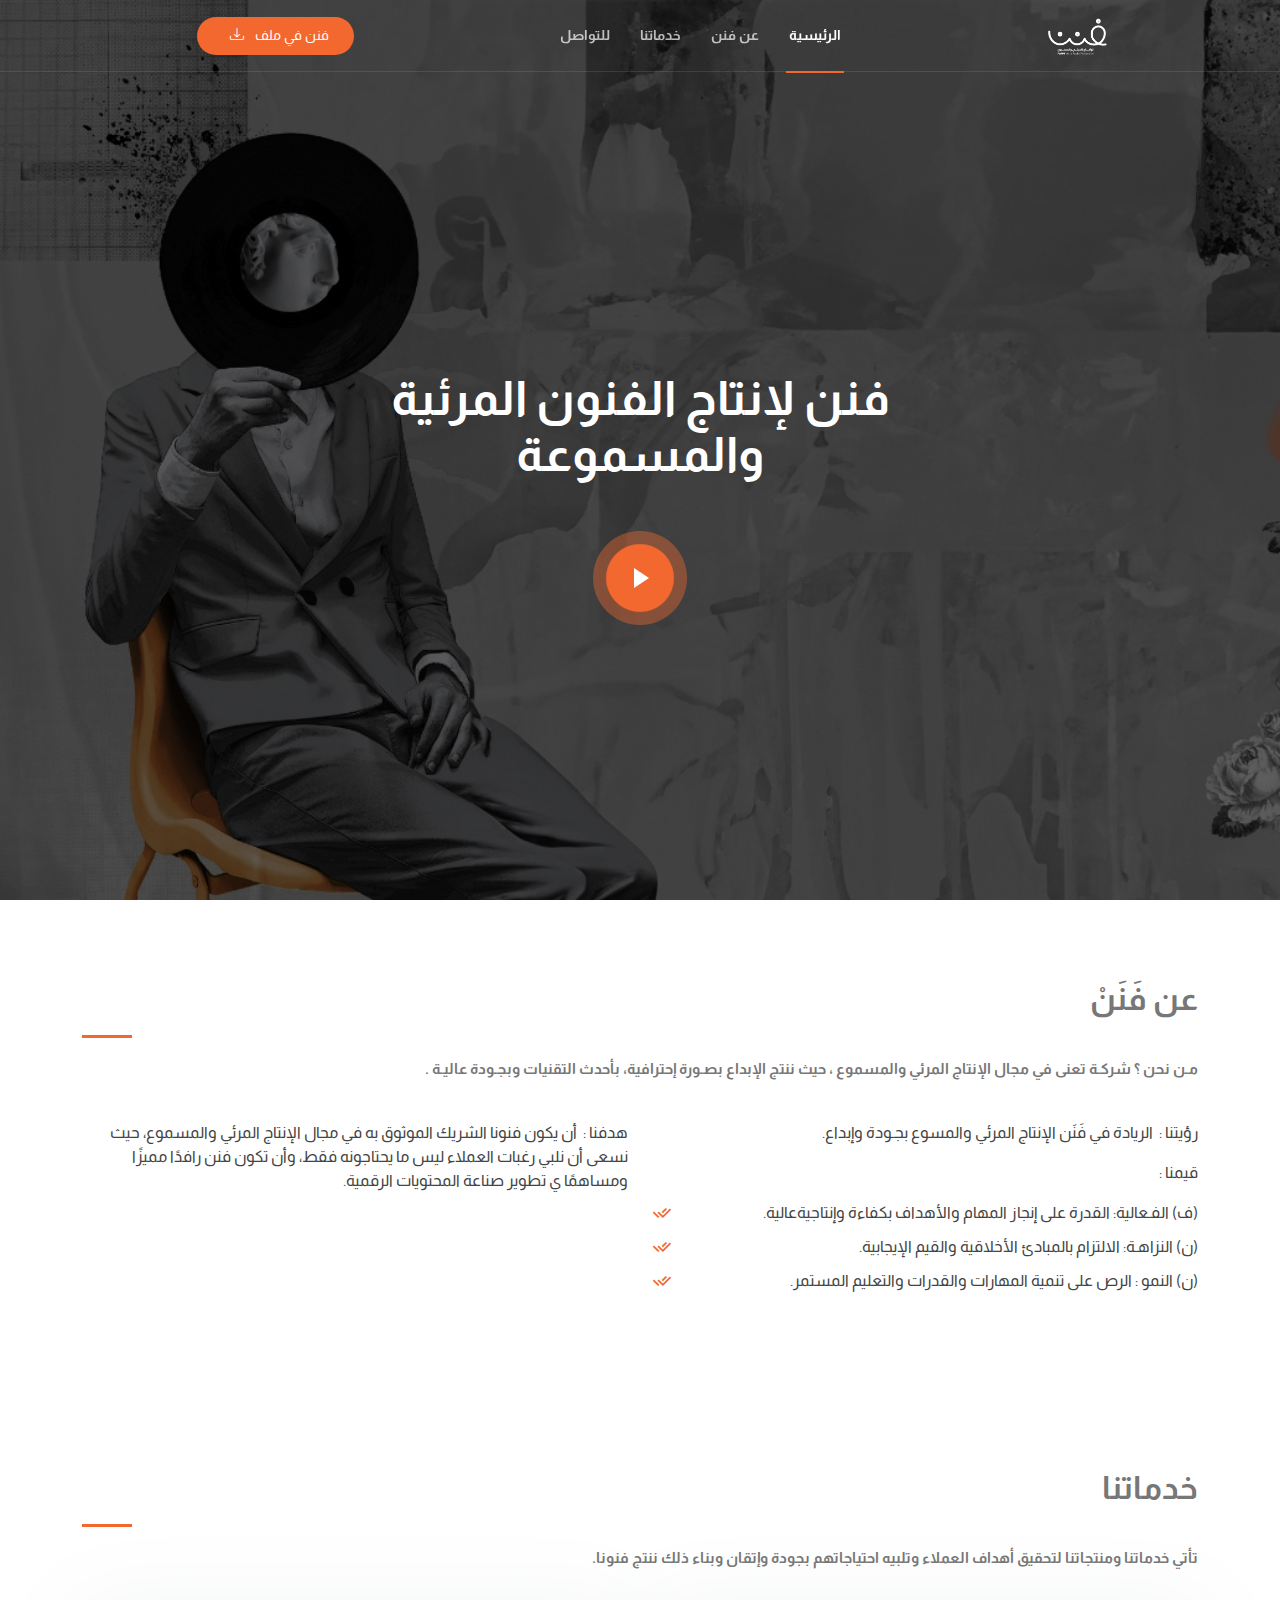
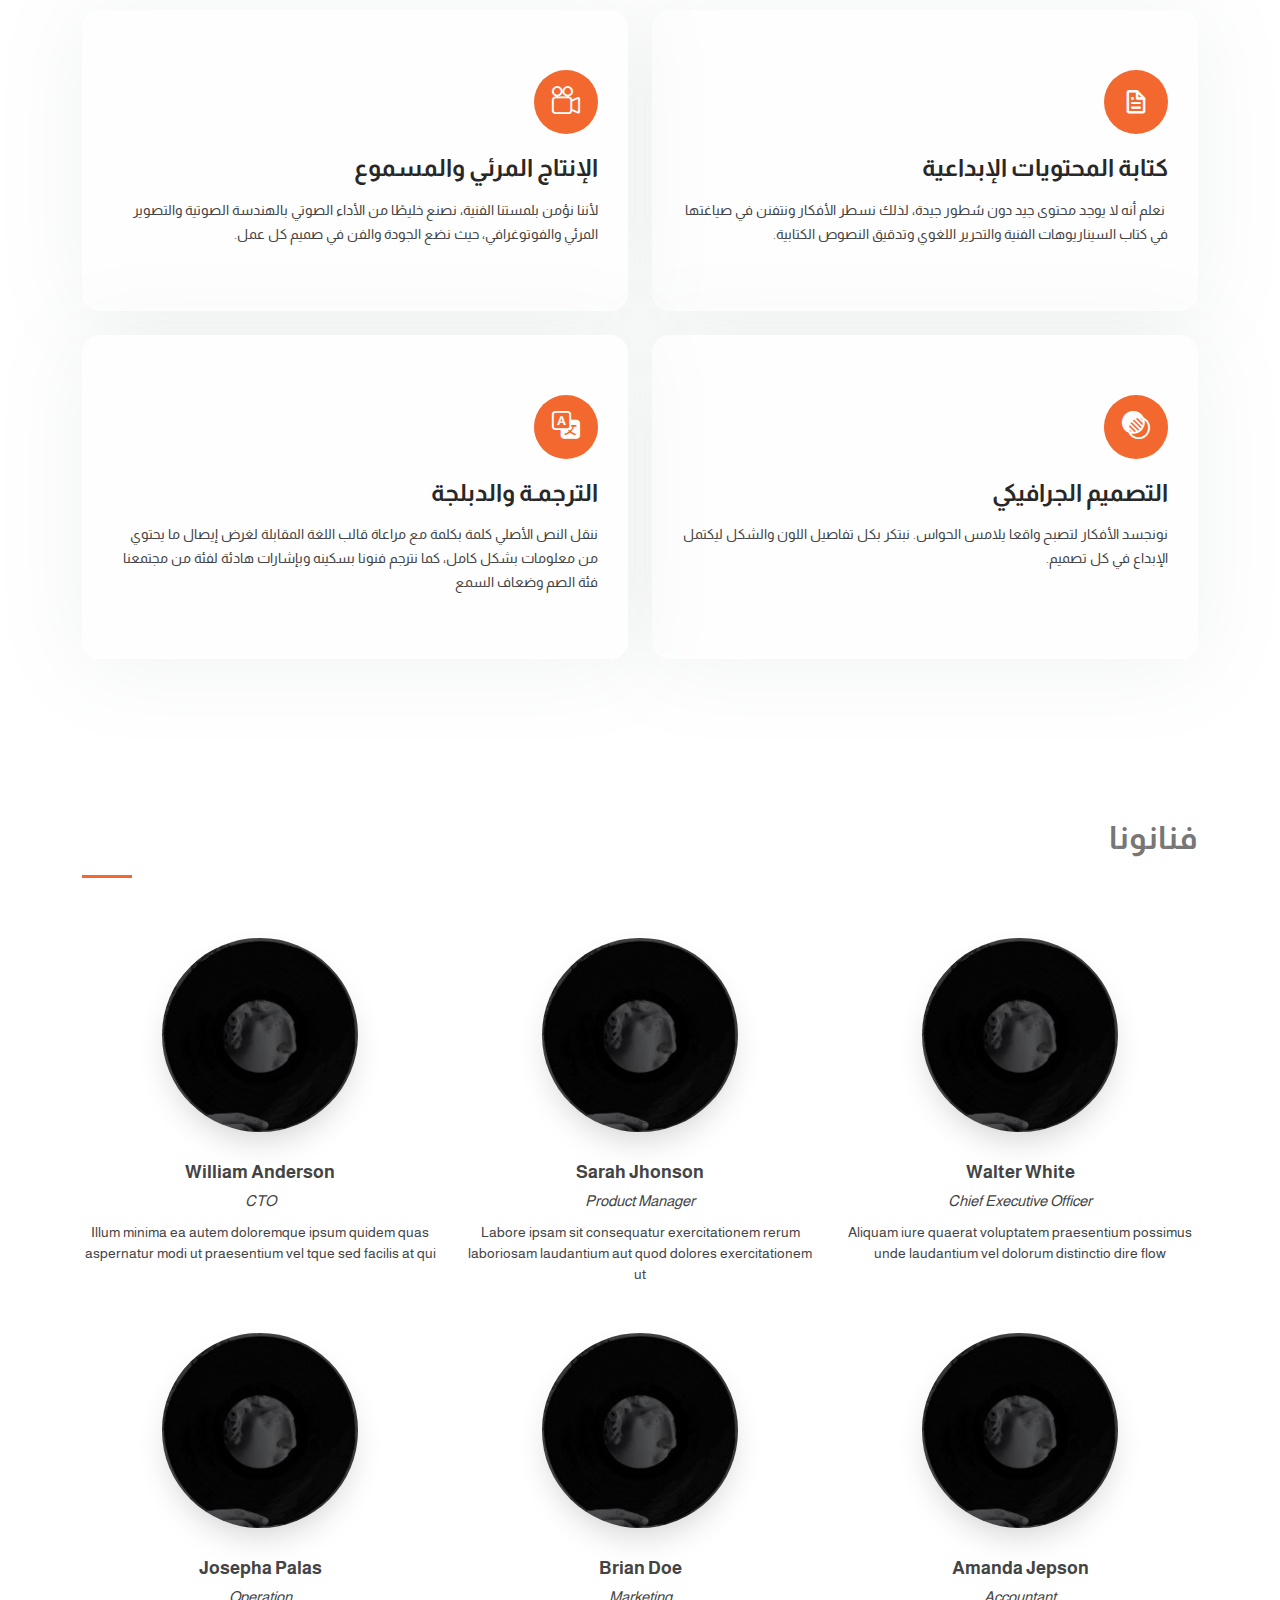
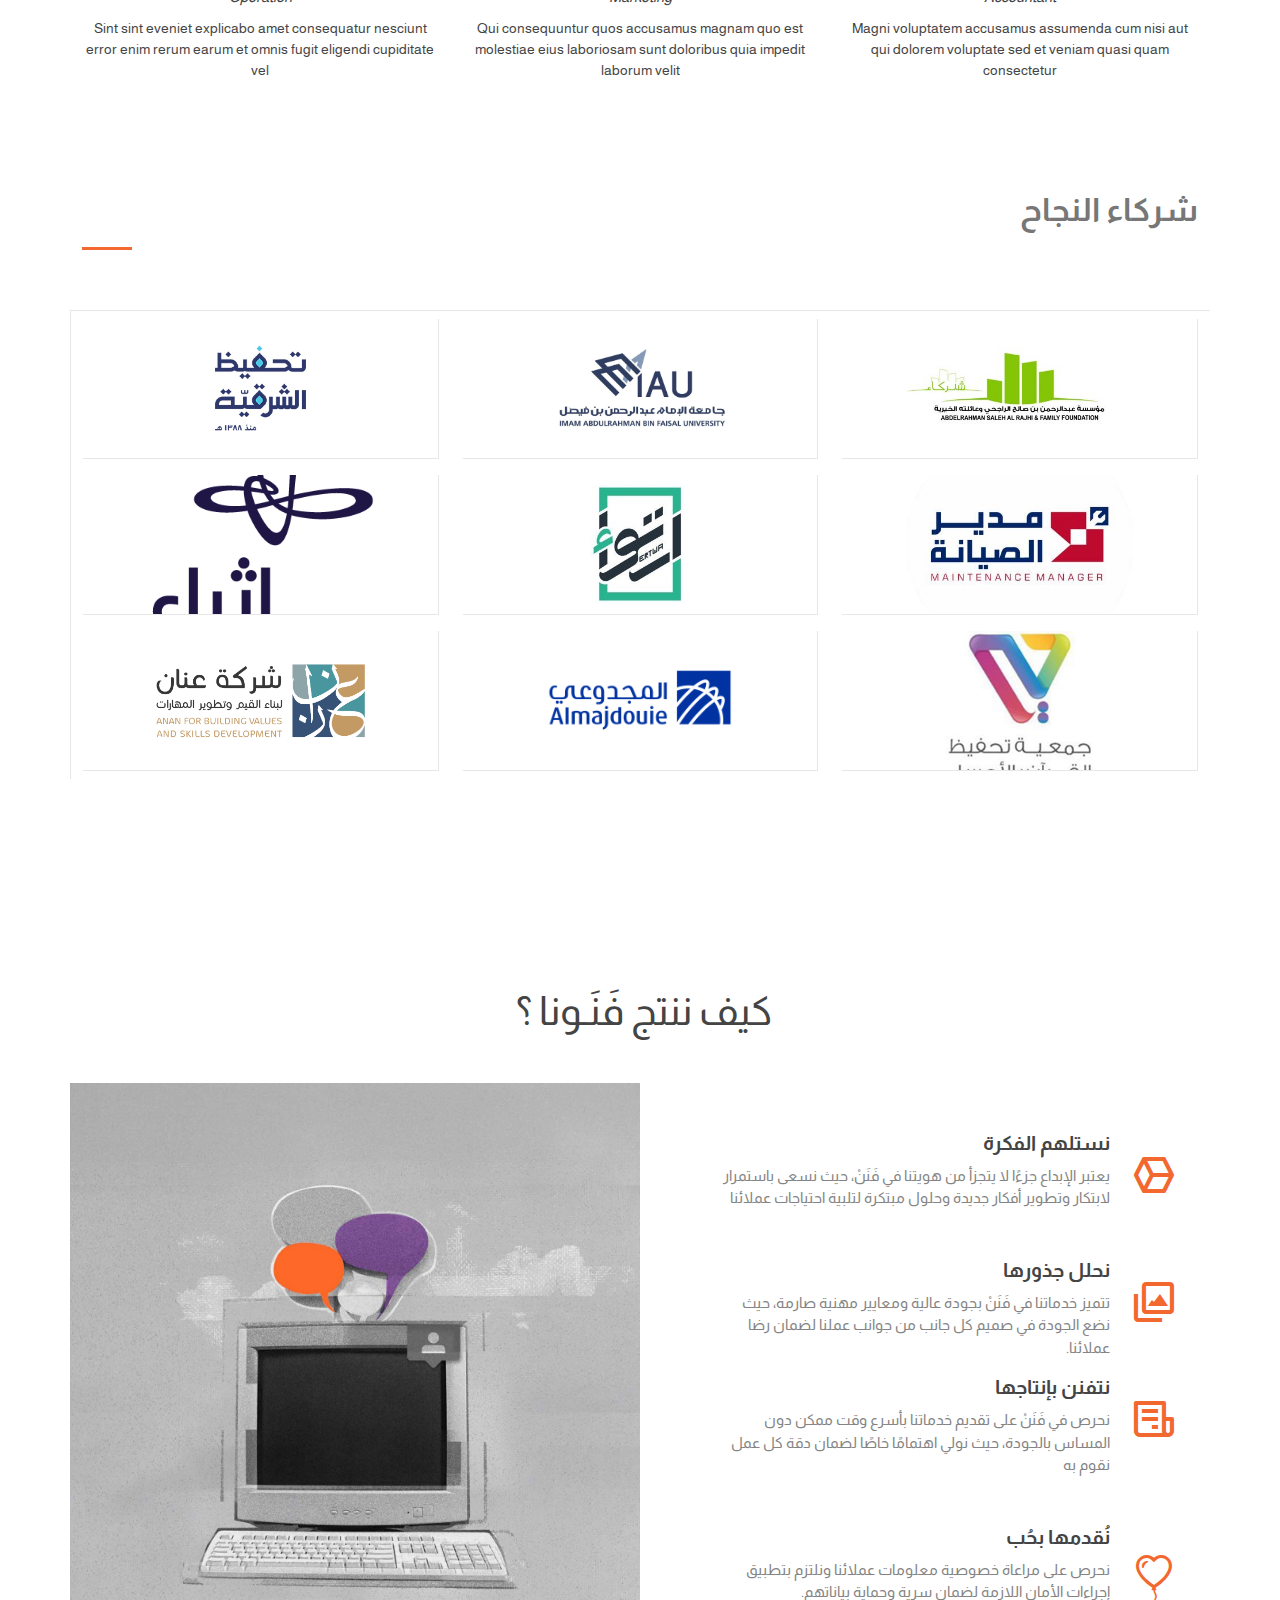
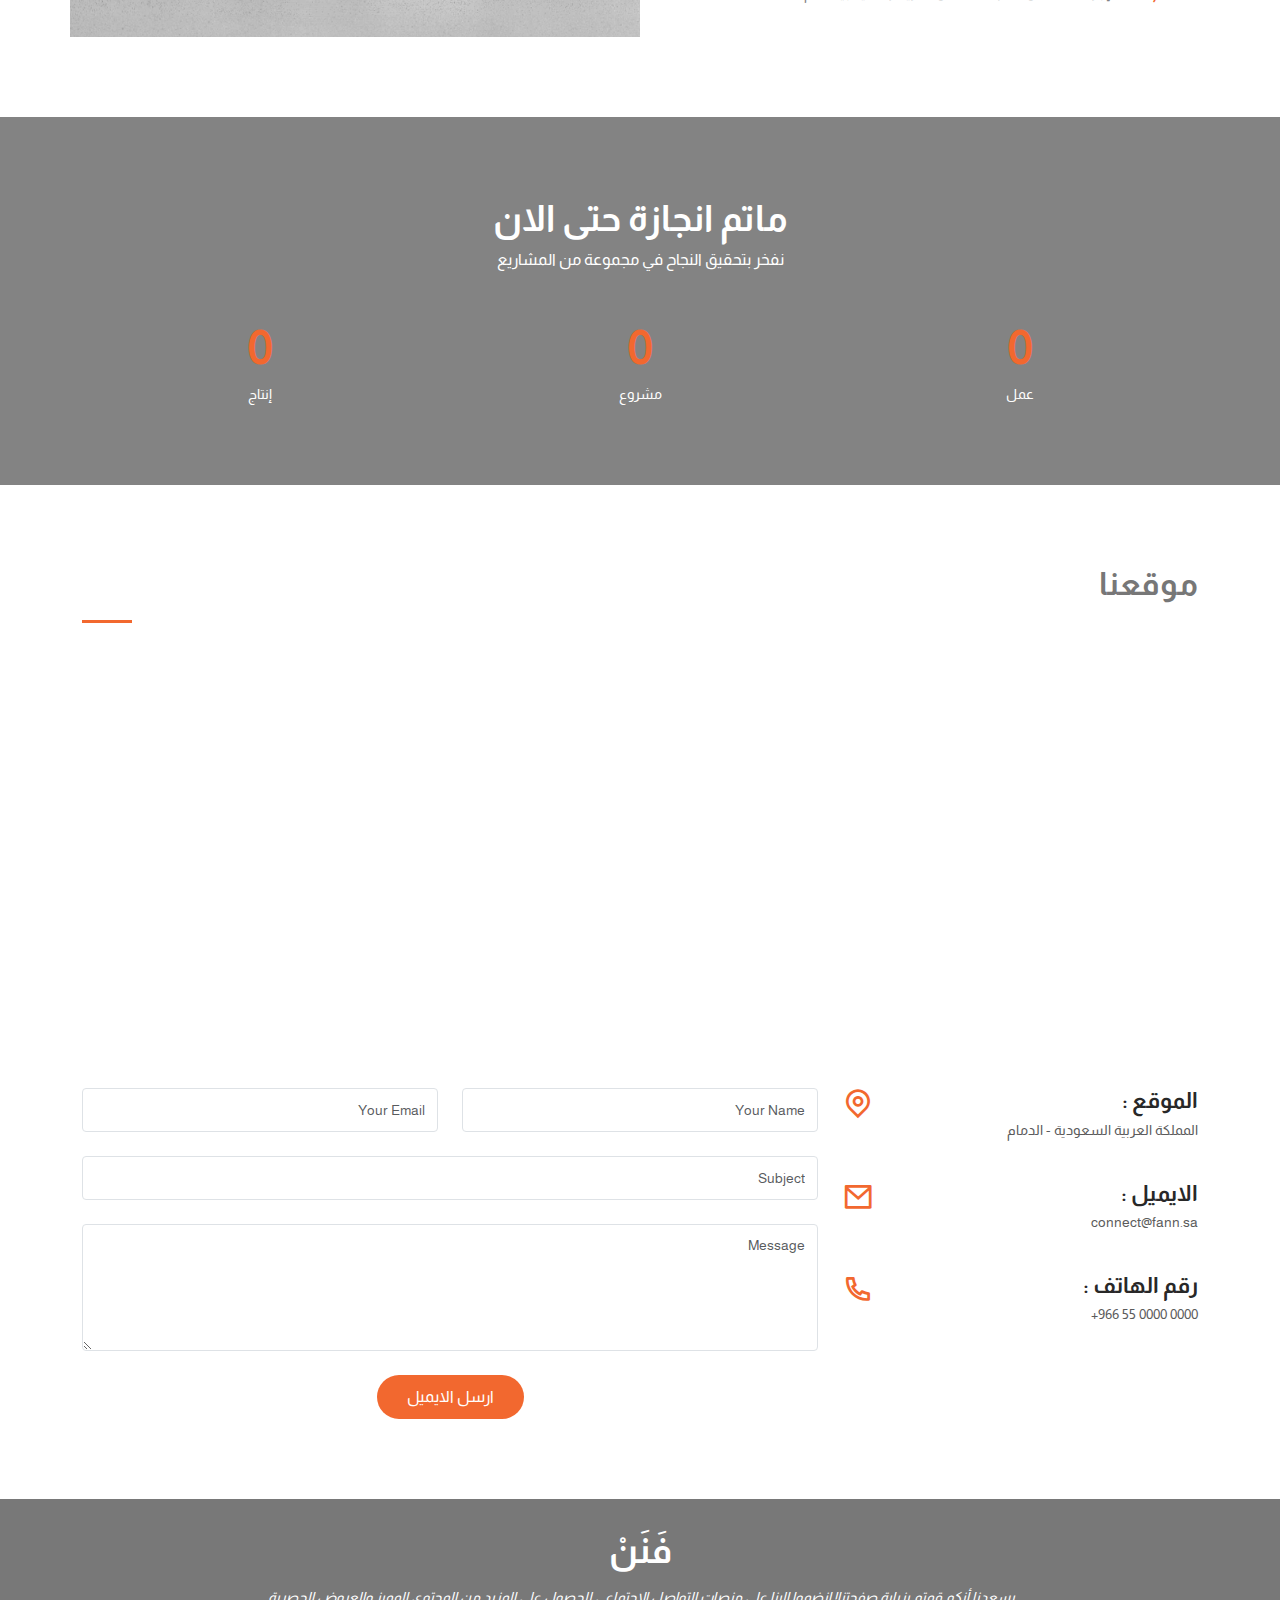
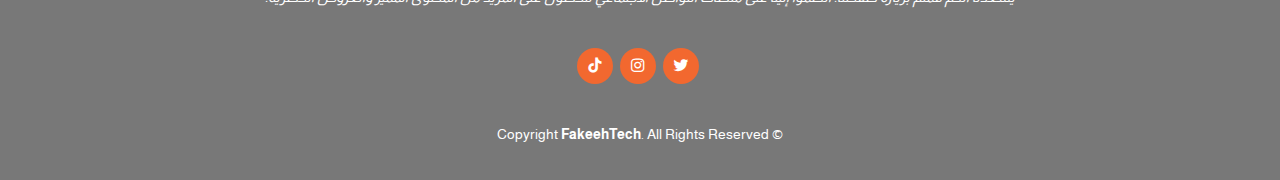
==== commit 0736db97: "edit size clinets" ====
--- a/index.html
+++ b/index.html
@@ -10,7 +10,7 @@
   <meta content="" name="keywords">
 
   <!-- Favicons -->
-  <link href="img/faveicon.png" rel="icon">
+  <link href="img/الأيقونة.ico" rel="icon">
   <link href="assets/img/apple-touch-icon.png" rel="apple-touch-icon">
 
   <!-- Google Fonts -->
@@ -360,54 +360,54 @@
 
         <div class="row no-gutters clients-wrap clearfix wow fadeInUp">
 
-          <div class="col-lg-3 col-md-4 col-xs-6">
+          <div class="col-lg-4 col-md-4 col-xs-4 my-2">
             <div class="client-logo">
               <img src="assets/img/clients/client (1).jpeg" class="img-fluid" alt="">
             </div>
           </div>
 
-          <div class="col-lg-3 col-md-4 col-xs-6">
+          <div class="col-lg-4 col-md-4 col-xs-4 my-2">
             <div class="client-logo">
               <img src="assets/img/clients/client (2).jpg" class="img-fluid" alt="">
             </div>
           </div>
 
-          <div class="col-lg-3 col-md-4 col-xs-6">
+          <div class="col-lg-4 col-md-4 col-xs-4 my-2">
             <div class="client-logo">
               <img src="assets/img/clients/client (3).jpg" class="img-fluid" alt="">
             </div>
           </div>
 
-          <div class="col-lg-3 col-md-4 col-xs-6">
+          <div class="col-lg-4 col-md-4 col-xs-4 my-2">
             <div class="client-logo">
               <img src="assets/img/clients/client (4).jpg" class="img-fluid" alt="">
             </div>
           </div>
 
-          <div class="col-lg-3 col-md-4 col-xs-6">
+          <div class="col-lg-4 col-md-4 col-xs-4 my-2">
             <div class="client-logo">
               <img src="assets/img/clients/client (5).jpg" class="img-fluid" alt="">
             </div>
           </div>
 
-          <div class="col-lg-3 col-md-4 col-xs-6">
+          <div class="col-lg-4 col-md-4 col-xs-4 my-2">
             <div class="client-logo">
               <img src="assets/img/clients/client (6).png" class="img-fluid" alt="">
             </div>
           </div>
 
-          <div class="col-lg-3 col-md-4 col-xs-6">
+          <div class="col-lg-4 col-md-4 col-xs-4 my-2">
             <div class="client-logo">
               <img src="assets/img/clients/client (7).png" class="img-fluid" alt="">
             </div>
           </div>
 
-          <div class="col-lg-3 col-md-4 col-xs-6">
+          <div class="col-lg-4 col-md-4 col-xs-4 my-2">
             <div class="client-logo">
               <img src="assets/img/clients/client (8).png" class="img-fluid" alt="">
             </div>
           </div>
-          <div class="col-lg-3 col-md-4 col-xs-6">
+          <div class="col-lg-4 col-md-4 col-xs-4 my-2">
             <div class="client-logo">
               <img src="assets/img/clients/client (9).png" class="img-fluid" alt="">
             </div>
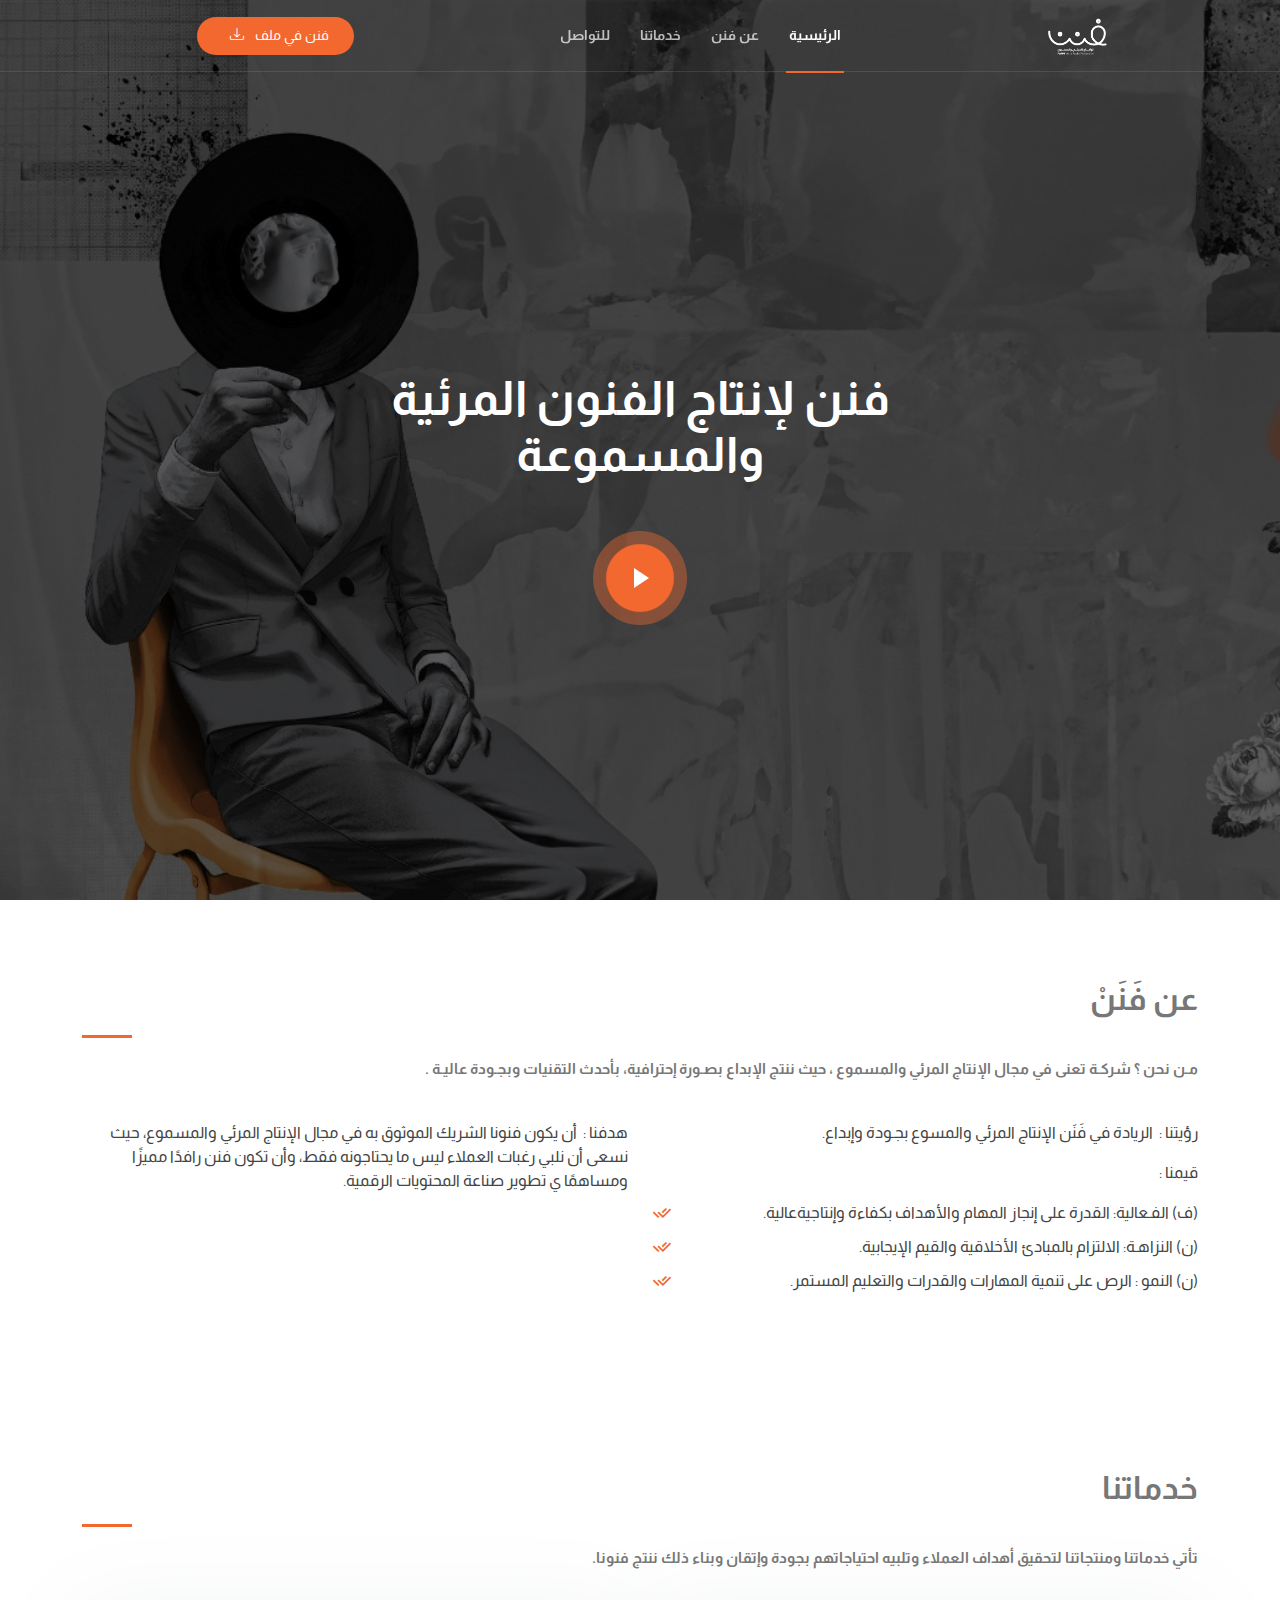
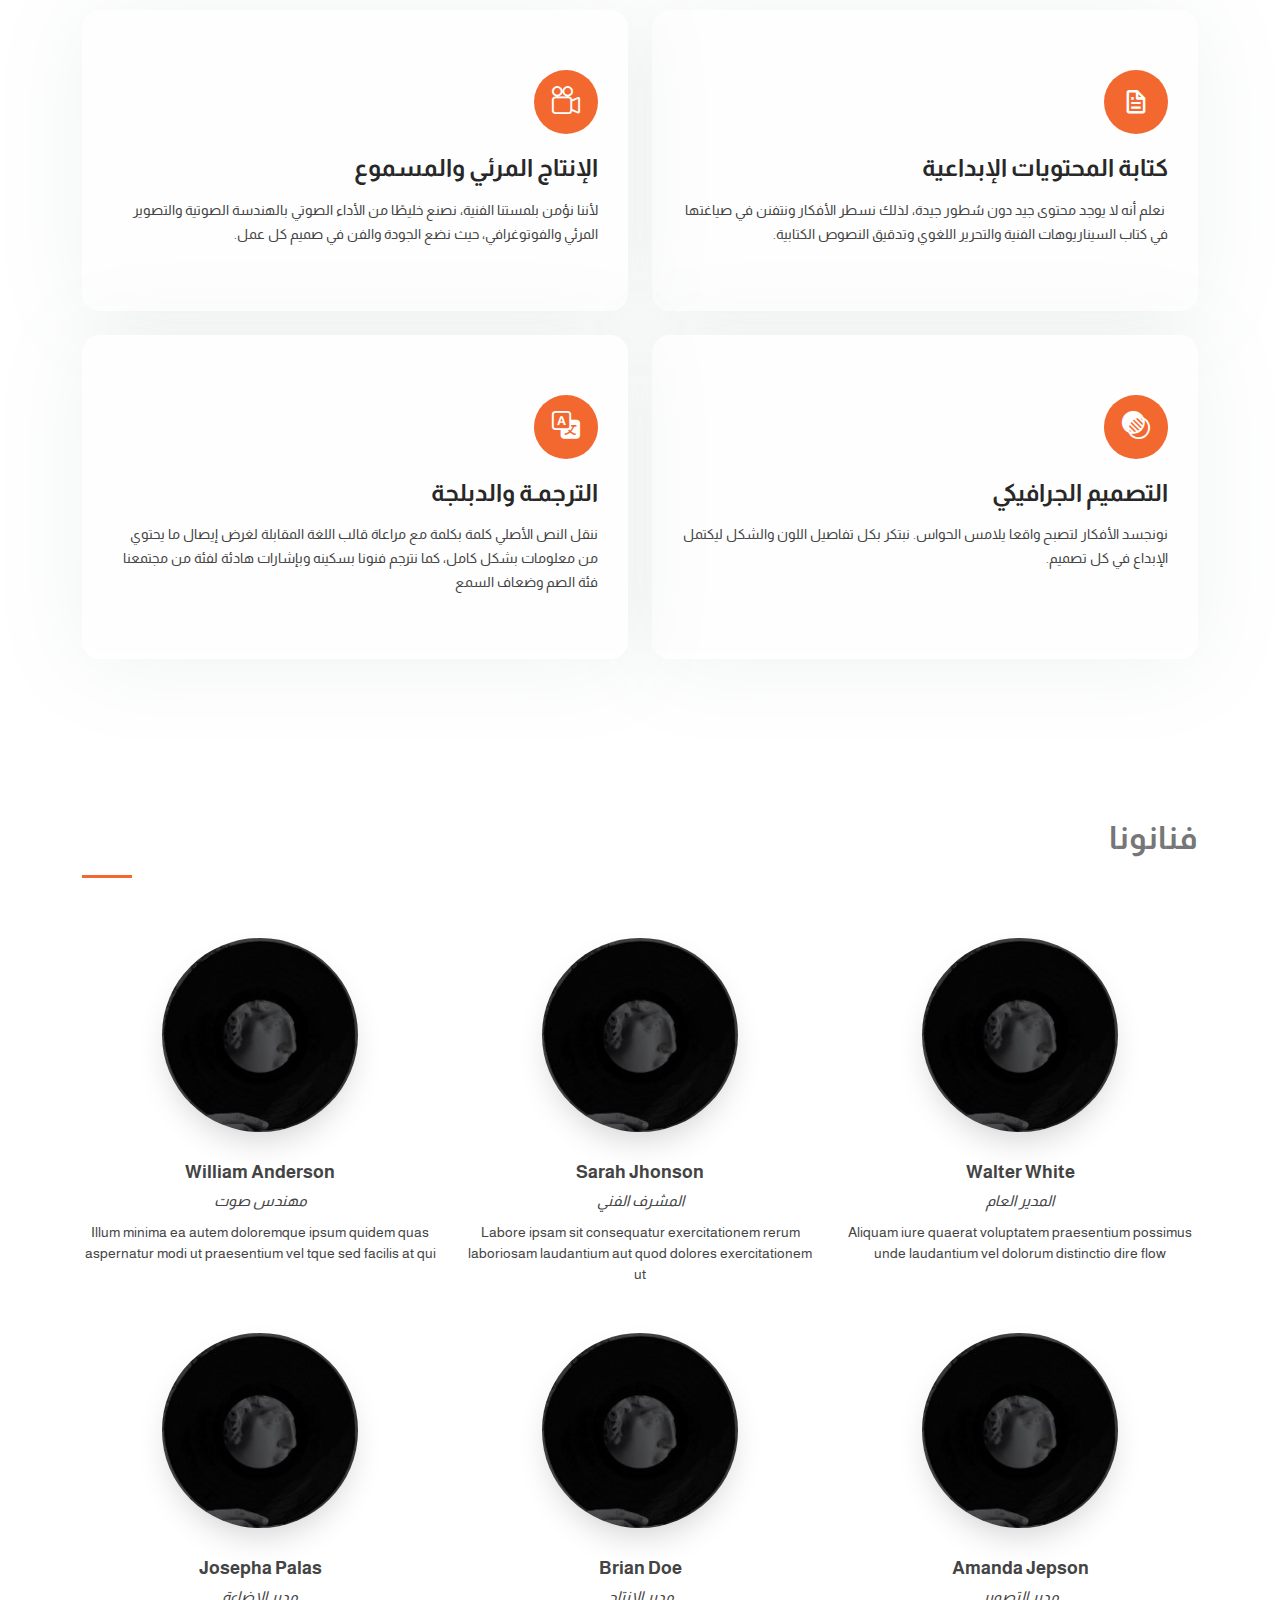
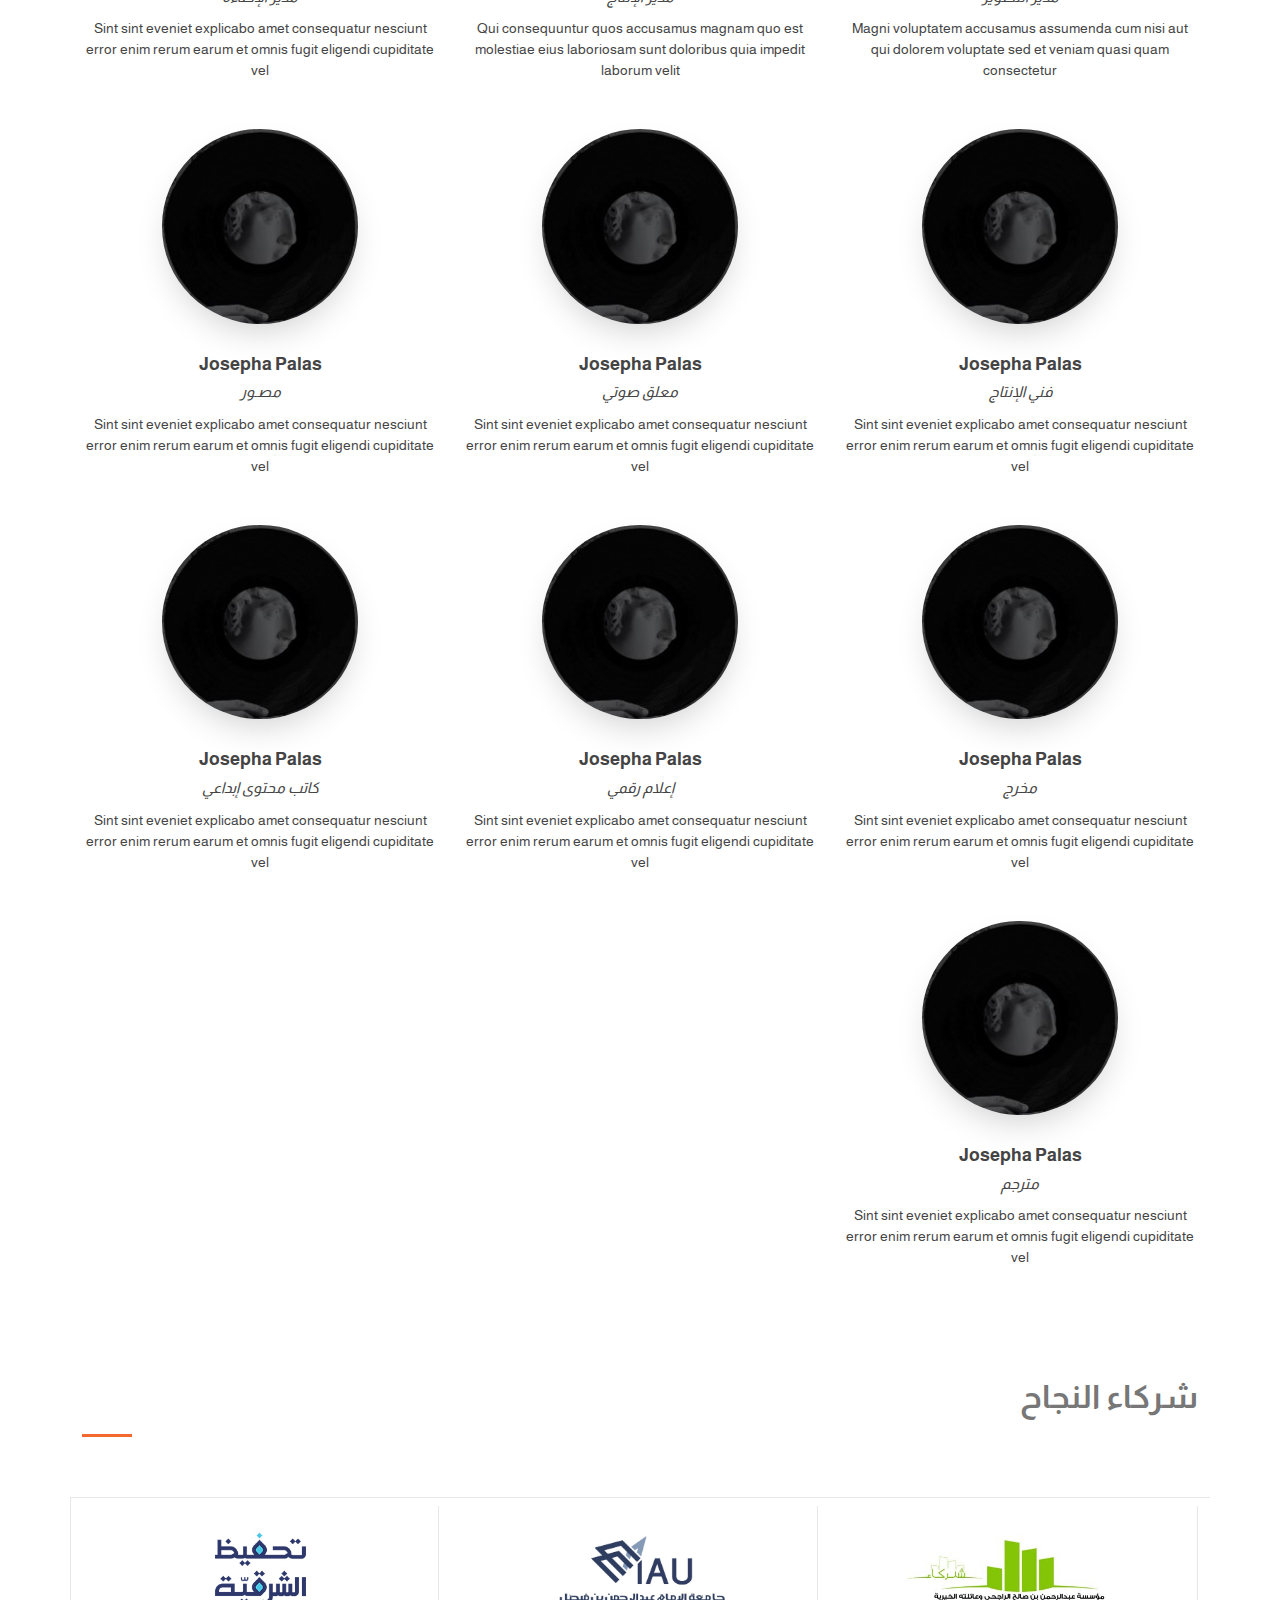
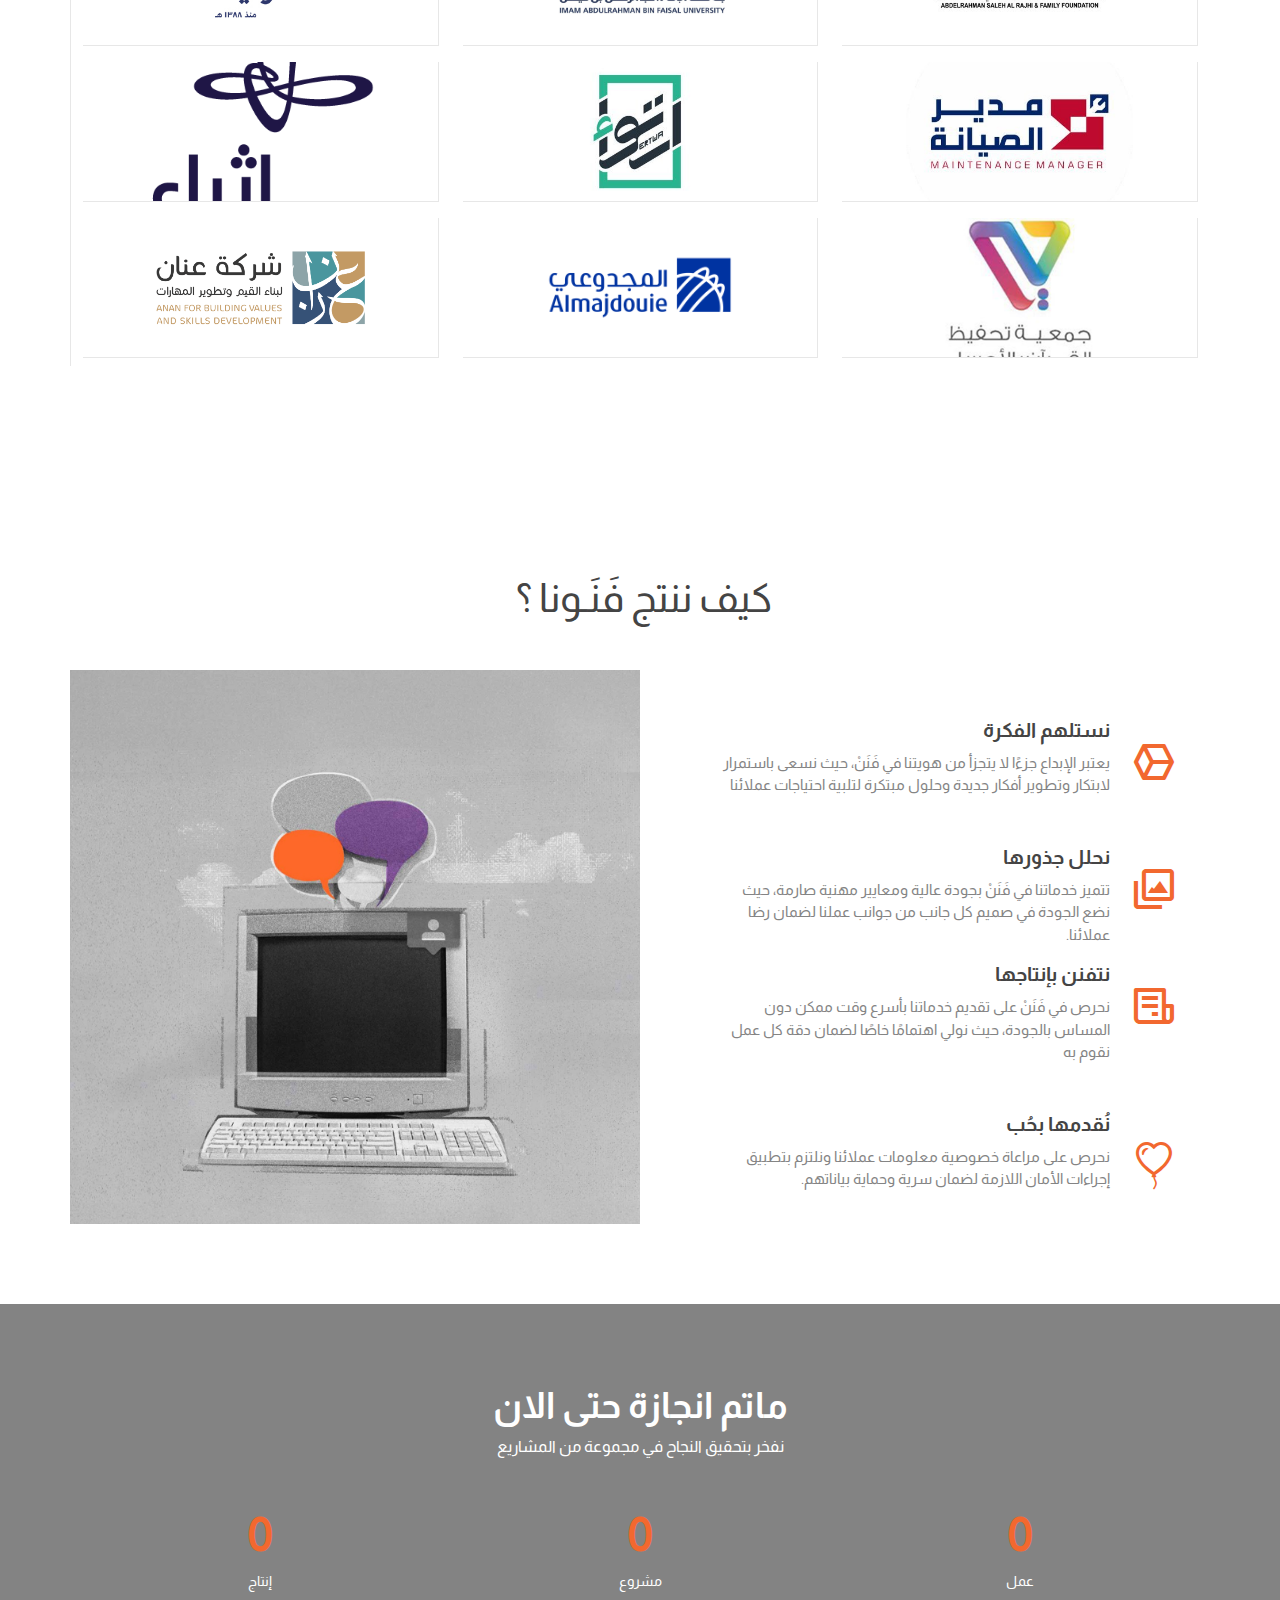
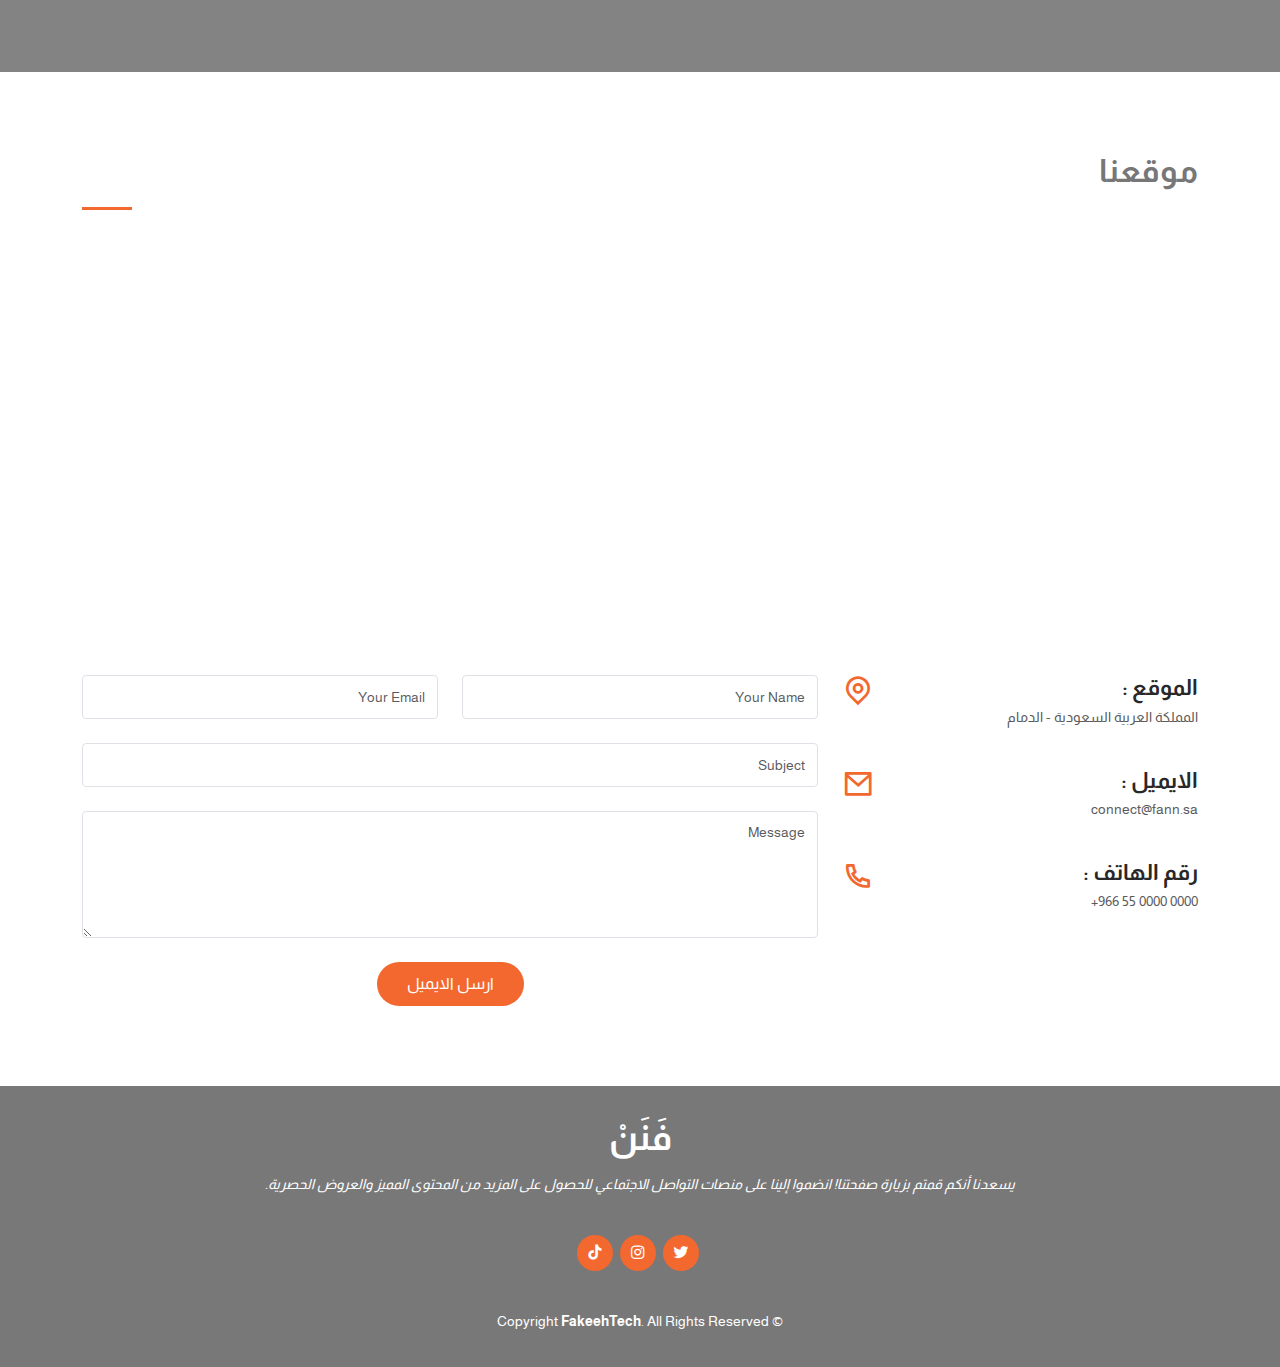
==== commit 1bdad4c8: "add 7 team" ====
--- a/index.html
+++ b/index.html
@@ -248,7 +248,7 @@
             </div>
             <div class="member-info text-center">
               <h4>Walter White</h4>
-              <span>Chief Executive Officer</span>
+              <span>المدير العام </span>
               <p>Aliquam iure quaerat voluptatem praesentium possimus unde laudantium vel dolorum distinctio dire flow
               </p>
             </div>
@@ -266,7 +266,7 @@
             </div>
             <div class="member-info text-center">
               <h4>Sarah Jhonson</h4>
-              <span>Product Manager</span>
+              <span>المشرف الفني</span>
               <p>Labore ipsam sit consequatur exercitationem rerum laboriosam laudantium aut quod dolores exercitationem
                 ut</p>
             </div>
@@ -284,7 +284,7 @@
             </div>
             <div class="member-info text-center">
               <h4>William Anderson</h4>
-              <span>CTO</span>
+              <span>مهندس صوت</span>
               <p>Illum minima ea autem doloremque ipsum quidem quas aspernatur modi ut praesentium vel tque sed facilis
                 at qui</p>
             </div>
@@ -302,7 +302,7 @@
             </div>
             <div class="member-info text-center">
               <h4>Amanda Jepson</h4>
-              <span>Accountant</span>
+              <span>مدير التصوير</span>
               <p>Magni voluptatem accusamus assumenda cum nisi aut qui dolorem voluptate sed et veniam quasi quam
                 consectetur</p>
             </div>
@@ -320,7 +320,7 @@
             </div>
             <div class="member-info text-center">
               <h4>Brian Doe</h4>
-              <span>Marketing</span>
+              <span>مدير الإنتاج</span>
               <p>Qui consequuntur quos accusamus magnam quo est molestiae eius laboriosam sunt doloribus quia impedit
                 laborum velit</p>
             </div>
@@ -338,11 +338,132 @@
             </div>
             <div class="member-info text-center">
               <h4>Josepha Palas</h4>
-              <span>Operation</span>
+              <span>مدير الإضاءة</span>
               <p>Sint sint eveniet explicabo amet consequatur nesciunt error enim rerum earum et omnis fugit eligendi
                 cupiditate vel</p>
             </div>
-          </div><!-- End Team Member -->
+          </div>
+          <div class="col-lg-4 col-md-6 member" data-aos="fade-up" data-aos-delay="600">
+            <div class="member-img">
+              <img src="img/team/simple-fann.jpeg" class="img-fluid" alt="">
+              <div class="social">
+                <a href="#"><i class="bi bi-twitter-x"></i></a>
+                <a href="#"><i class="bi bi-facebook"></i></a>
+                <a href="#"><i class="bi bi-instagram"></i></a>
+                <a href="#"><i class="bi bi-linkedin"></i></a>
+              </div>
+            </div>
+            <div class="member-info text-center">
+              <h4>Josepha Palas</h4>
+              <span>فني الإنتاج</span>
+              <p>Sint sint eveniet explicabo amet consequatur nesciunt error enim rerum earum et omnis fugit eligendi
+                cupiditate vel</p>
+            </div>
+          </div>
+          <div class="col-lg-4 col-md-6 member" data-aos="fade-up" data-aos-delay="600">
+            <div class="member-img">
+              <img src="img/team/simple-fann.jpeg" class="img-fluid" alt="">
+              <div class="social">
+                <a href="#"><i class="bi bi-twitter-x"></i></a>
+                <a href="#"><i class="bi bi-facebook"></i></a>
+                <a href="#"><i class="bi bi-instagram"></i></a>
+                <a href="#"><i class="bi bi-linkedin"></i></a>
+              </div>
+            </div>
+            <div class="member-info text-center">
+              <h4>Josepha Palas</h4>
+              <span>معلق صوتي</span>
+              <p>Sint sint eveniet explicabo amet consequatur nesciunt error enim rerum earum et omnis fugit eligendi
+                cupiditate vel</p>
+            </div>
+          </div>
+          <div class="col-lg-4 col-md-6 member" data-aos="fade-up" data-aos-delay="600">
+            <div class="member-img">
+              <img src="img/team/simple-fann.jpeg" class="img-fluid" alt="">
+              <div class="social">
+                <a href="#"><i class="bi bi-twitter-x"></i></a>
+                <a href="#"><i class="bi bi-facebook"></i></a>
+                <a href="#"><i class="bi bi-instagram"></i></a>
+                <a href="#"><i class="bi bi-linkedin"></i></a>
+              </div>
+            </div>
+            <div class="member-info text-center">
+              <h4>Josepha Palas</h4>
+              <span>مصـور</span>
+              <p>Sint sint eveniet explicabo amet consequatur nesciunt error enim rerum earum et omnis fugit eligendi
+                cupiditate vel</p>
+            </div>
+          </div>
+          <div class="col-lg-4 col-md-6 member" data-aos="fade-up" data-aos-delay="600">
+            <div class="member-img">
+              <img src="img/team/simple-fann.jpeg" class="img-fluid" alt="">
+              <div class="social">
+                <a href="#"><i class="bi bi-twitter-x"></i></a>
+                <a href="#"><i class="bi bi-facebook"></i></a>
+                <a href="#"><i class="bi bi-instagram"></i></a>
+                <a href="#"><i class="bi bi-linkedin"></i></a>
+              </div>
+            </div>
+            <div class="member-info text-center">
+              <h4>Josepha Palas</h4>
+              <span>مخرج</span>
+              <p>Sint sint eveniet explicabo amet consequatur nesciunt error enim rerum earum et omnis fugit eligendi
+                cupiditate vel</p>
+            </div>
+          </div>
+          <div class="col-lg-4 col-md-6 member" data-aos="fade-up" data-aos-delay="600">
+            <div class="member-img">
+              <img src="img/team/simple-fann.jpeg" class="img-fluid" alt="">
+              <div class="social">
+                <a href="#"><i class="bi bi-twitter-x"></i></a>
+                <a href="#"><i class="bi bi-facebook"></i></a>
+                <a href="#"><i class="bi bi-instagram"></i></a>
+                <a href="#"><i class="bi bi-linkedin"></i></a>
+              </div>
+            </div>
+            <div class="member-info text-center">
+              <h4>Josepha Palas</h4>
+              <span>إعلام رقمي</span>
+              <p>Sint sint eveniet explicabo amet consequatur nesciunt error enim rerum earum et omnis fugit eligendi
+                cupiditate vel</p>
+            </div>
+          </div>
+          <div class="col-lg-4 col-md-6 member" data-aos="fade-up" data-aos-delay="600">
+            <div class="member-img">
+              <img src="img/team/simple-fann.jpeg" class="img-fluid" alt="">
+              <div class="social">
+                <a href="#"><i class="bi bi-twitter-x"></i></a>
+                <a href="#"><i class="bi bi-facebook"></i></a>
+                <a href="#"><i class="bi bi-instagram"></i></a>
+                <a href="#"><i class="bi bi-linkedin"></i></a>
+              </div>
+            </div>
+            <div class="member-info text-center">
+              <h4>Josepha Palas</h4>
+              <span>كاتب محتوى إبداعي</span>
+              <p>Sint sint eveniet explicabo amet consequatur nesciunt error enim rerum earum et omnis fugit eligendi
+                cupiditate vel</p>
+            </div>
+          </div>
+          <div class="col-lg-4 col-md-6 member" data-aos="fade-up" data-aos-delay="600">
+            <div class="member-img">
+              <img src="img/team/simple-fann.jpeg" class="img-fluid" alt="">
+              <div class="social">
+                <a href="#"><i class="bi bi-twitter-x"></i></a>
+                <a href="#"><i class="bi bi-facebook"></i></a>
+                <a href="#"><i class="bi bi-instagram"></i></a>
+                <a href="#"><i class="bi bi-linkedin"></i></a>
+              </div>
+            </div>
+            <div class="member-info text-center">
+              <h4>Josepha Palas</h4>
+              <span>مترجم</span>
+              <p>Sint sint eveniet explicabo amet consequatur nesciunt error enim rerum earum et omnis fugit eligendi
+                cupiditate vel</p>
+            </div>
+          </div>
+          
+          <!-- End Team Member -->
 
         </div>
 
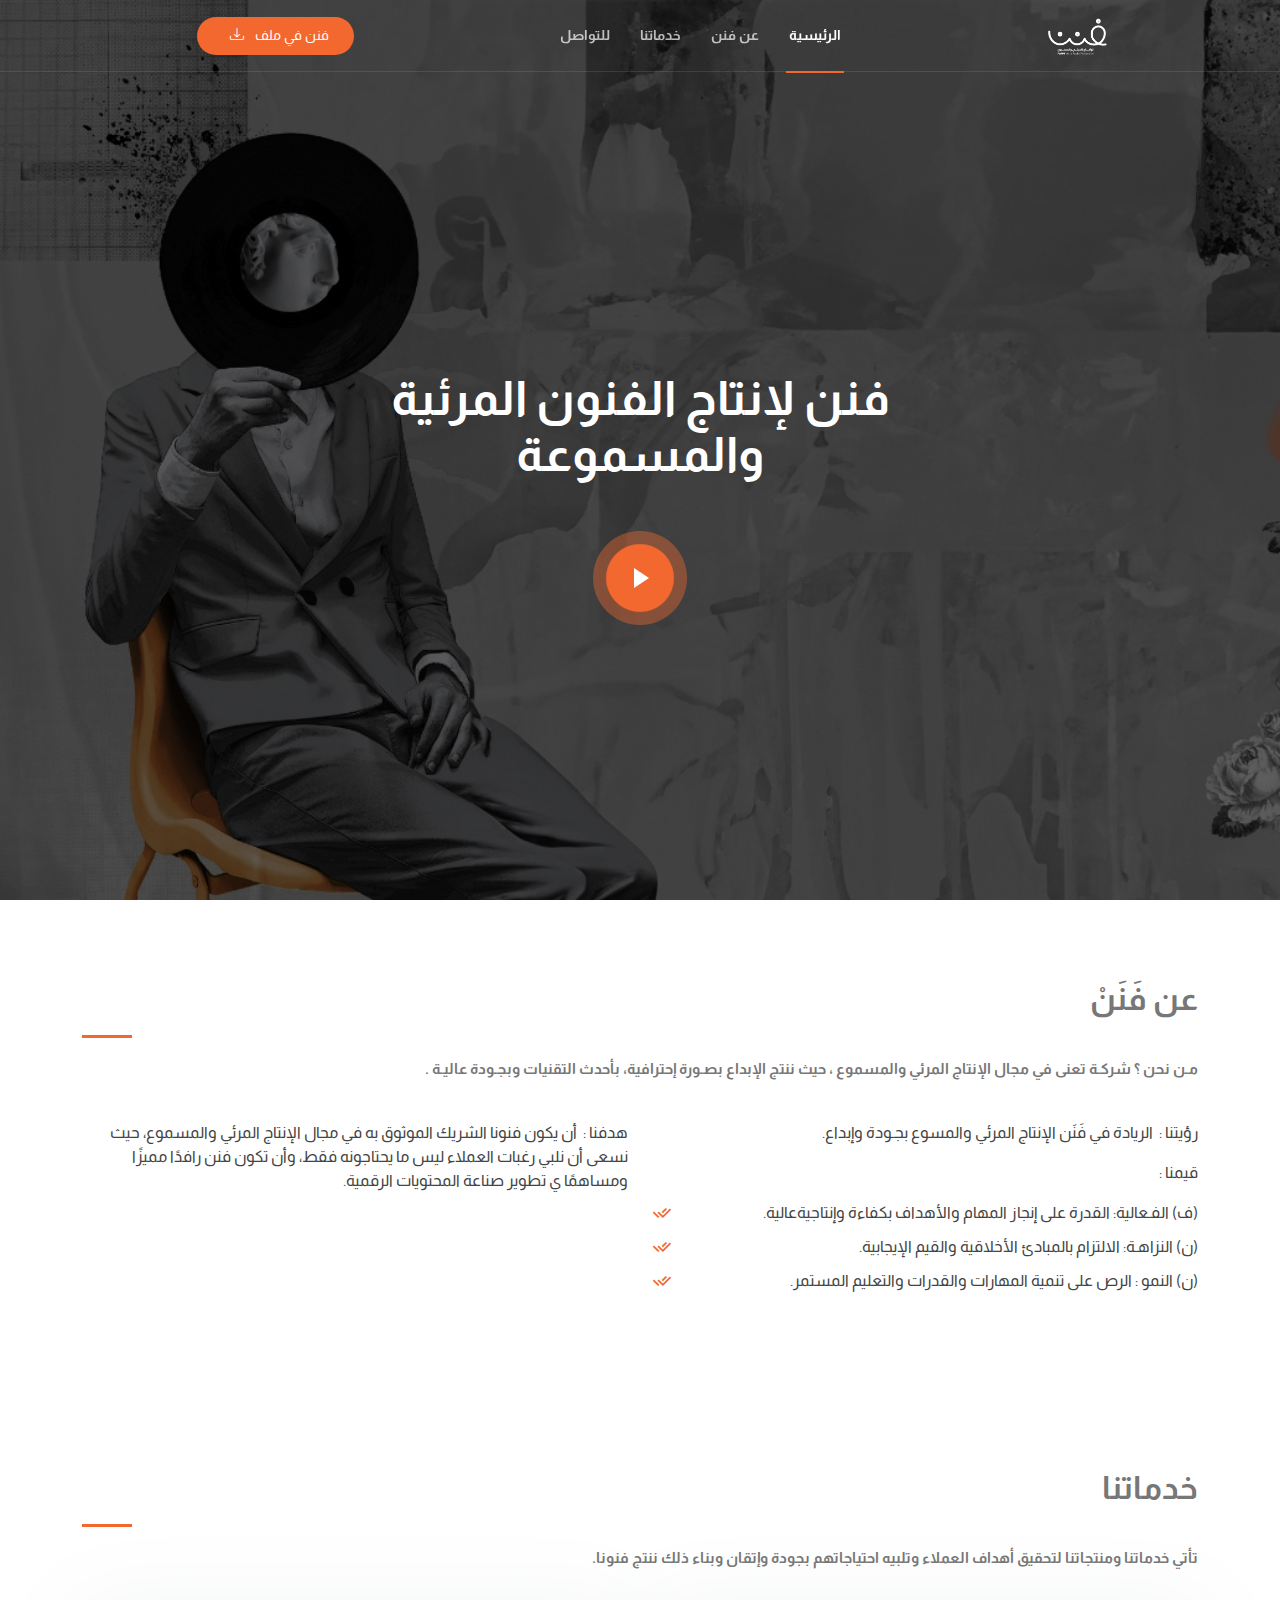
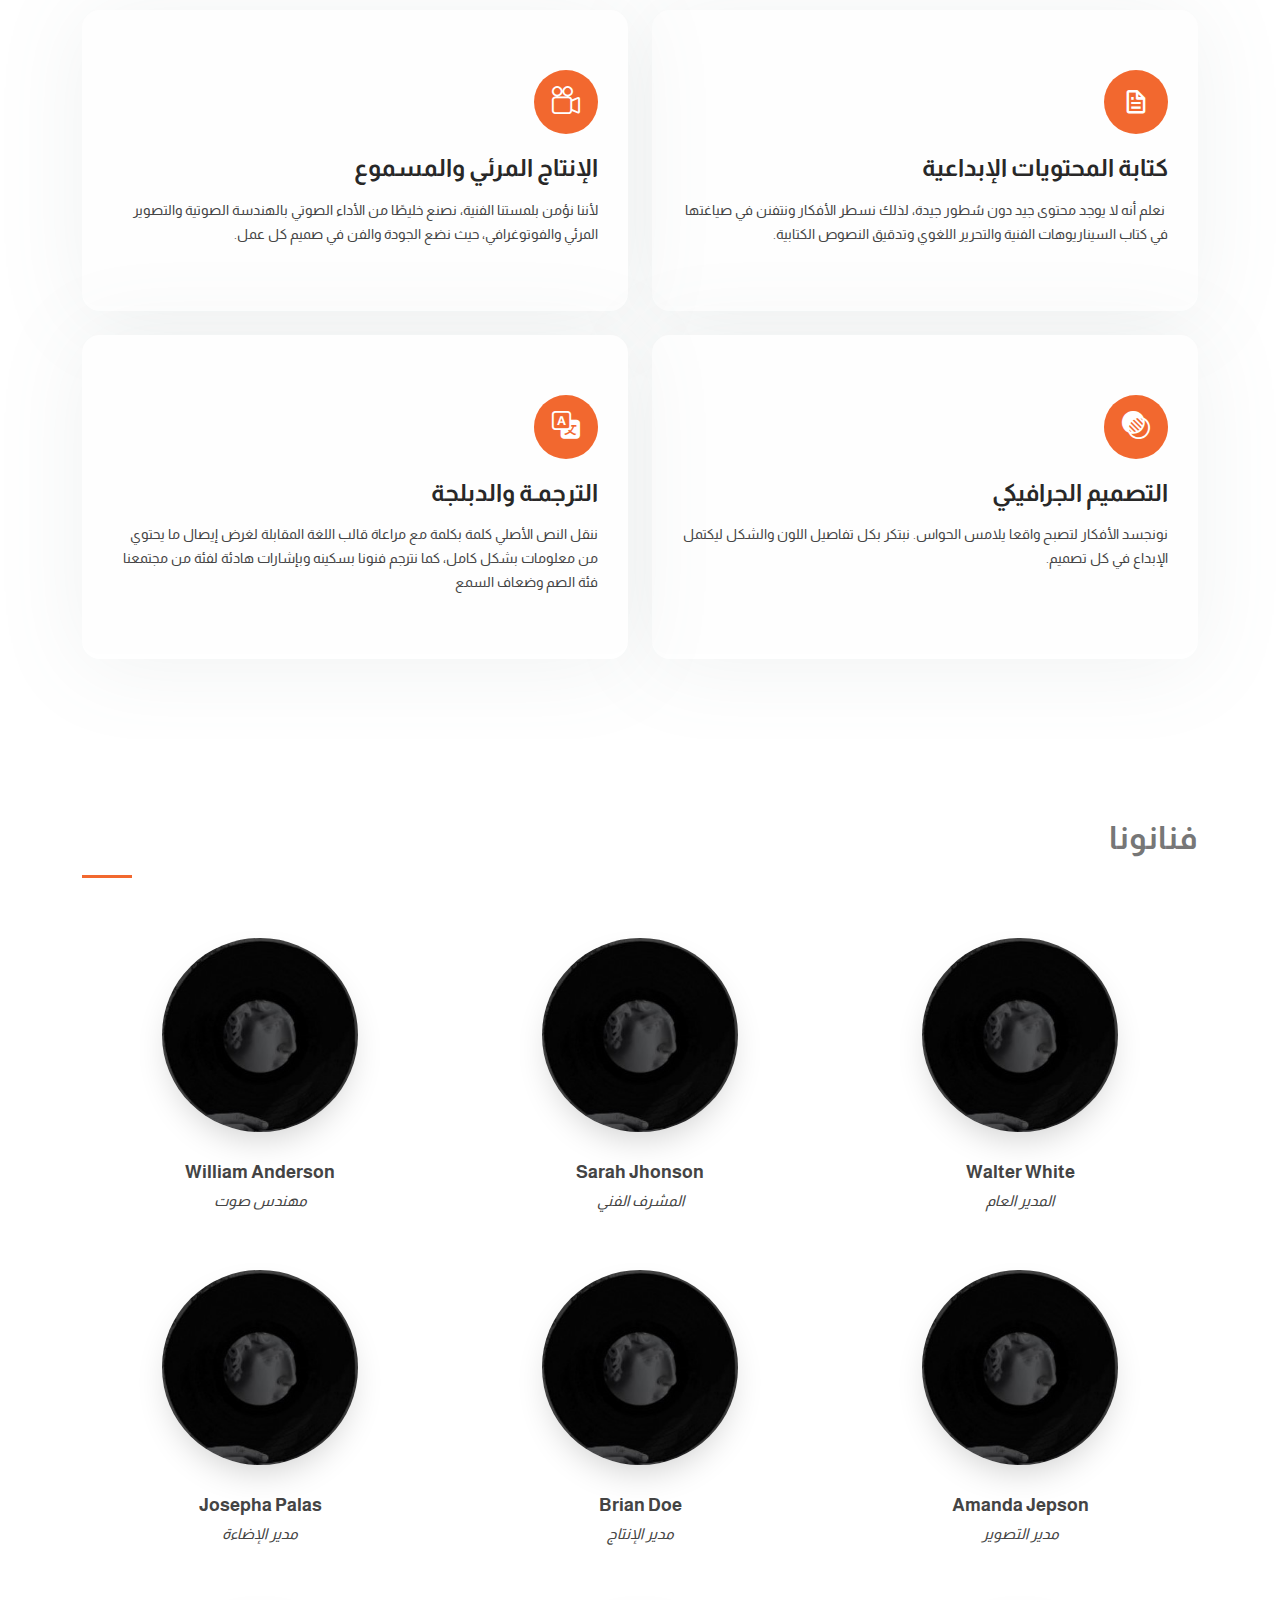
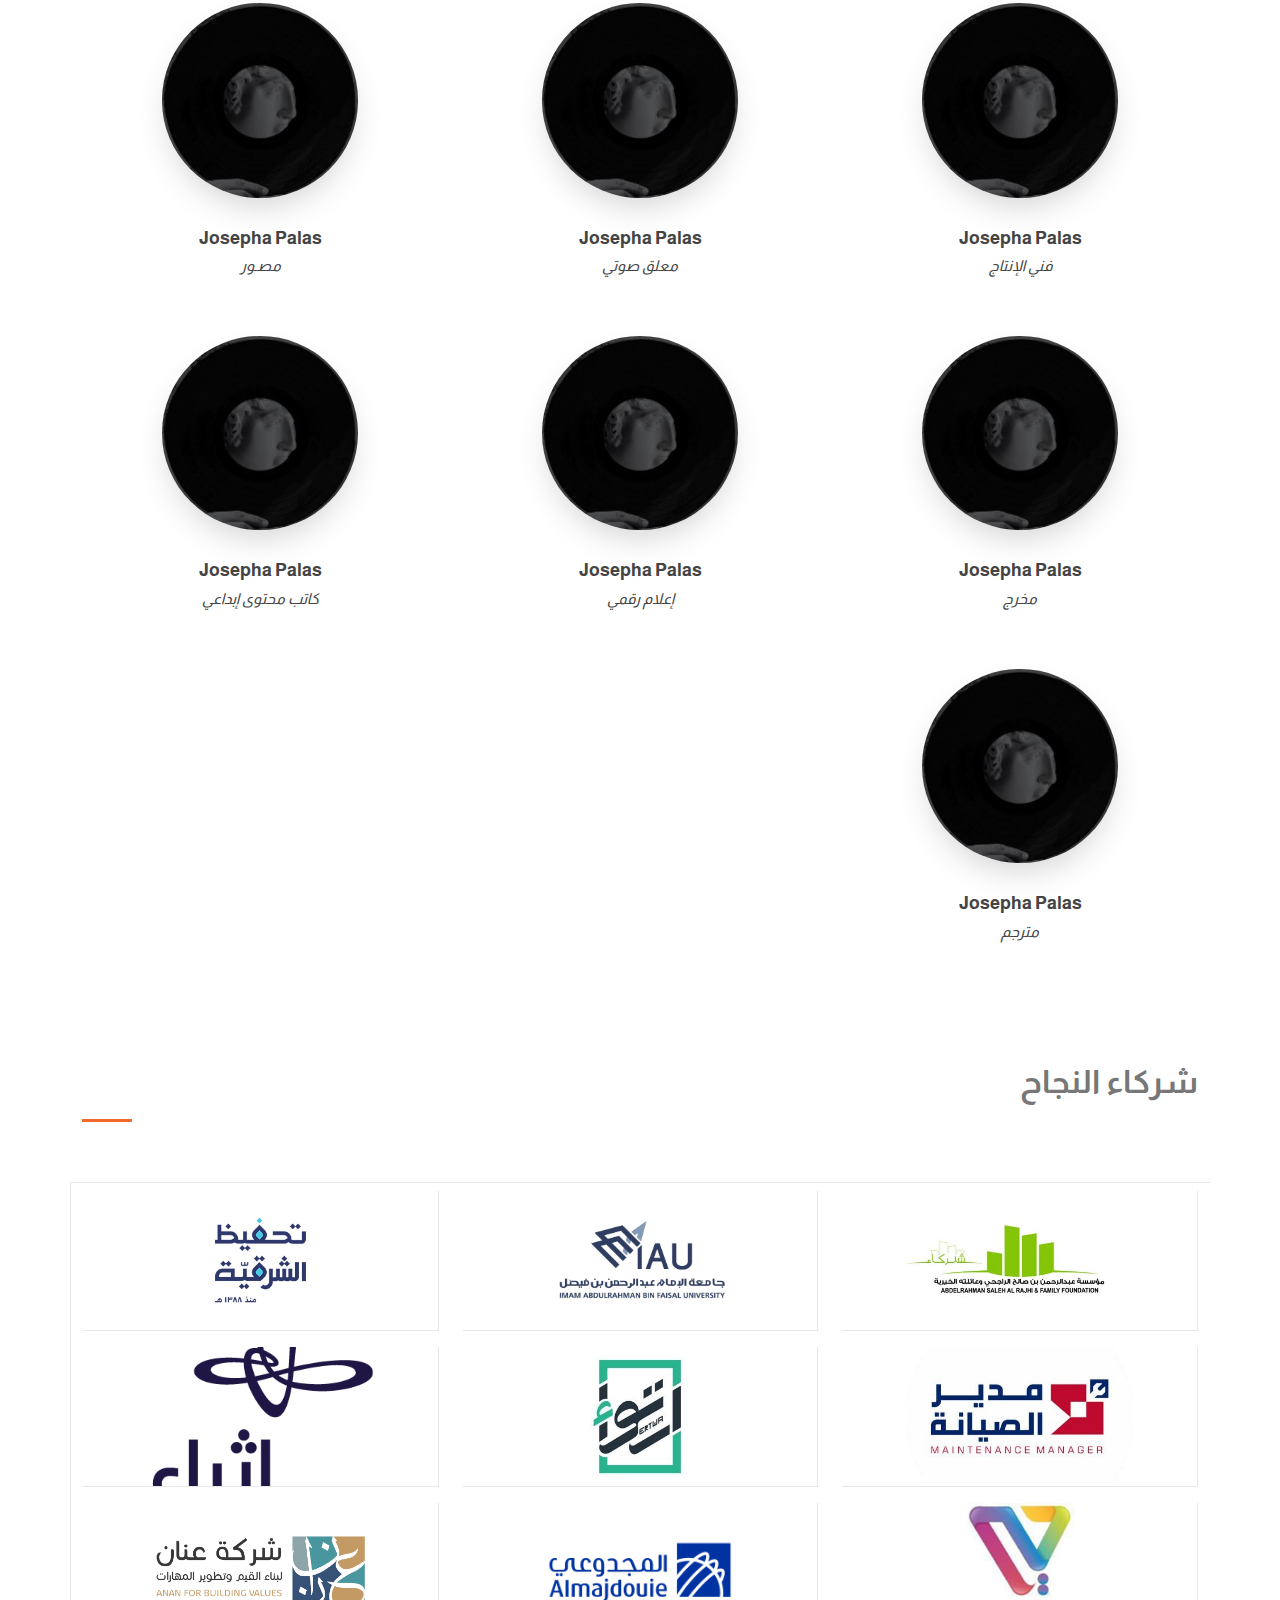
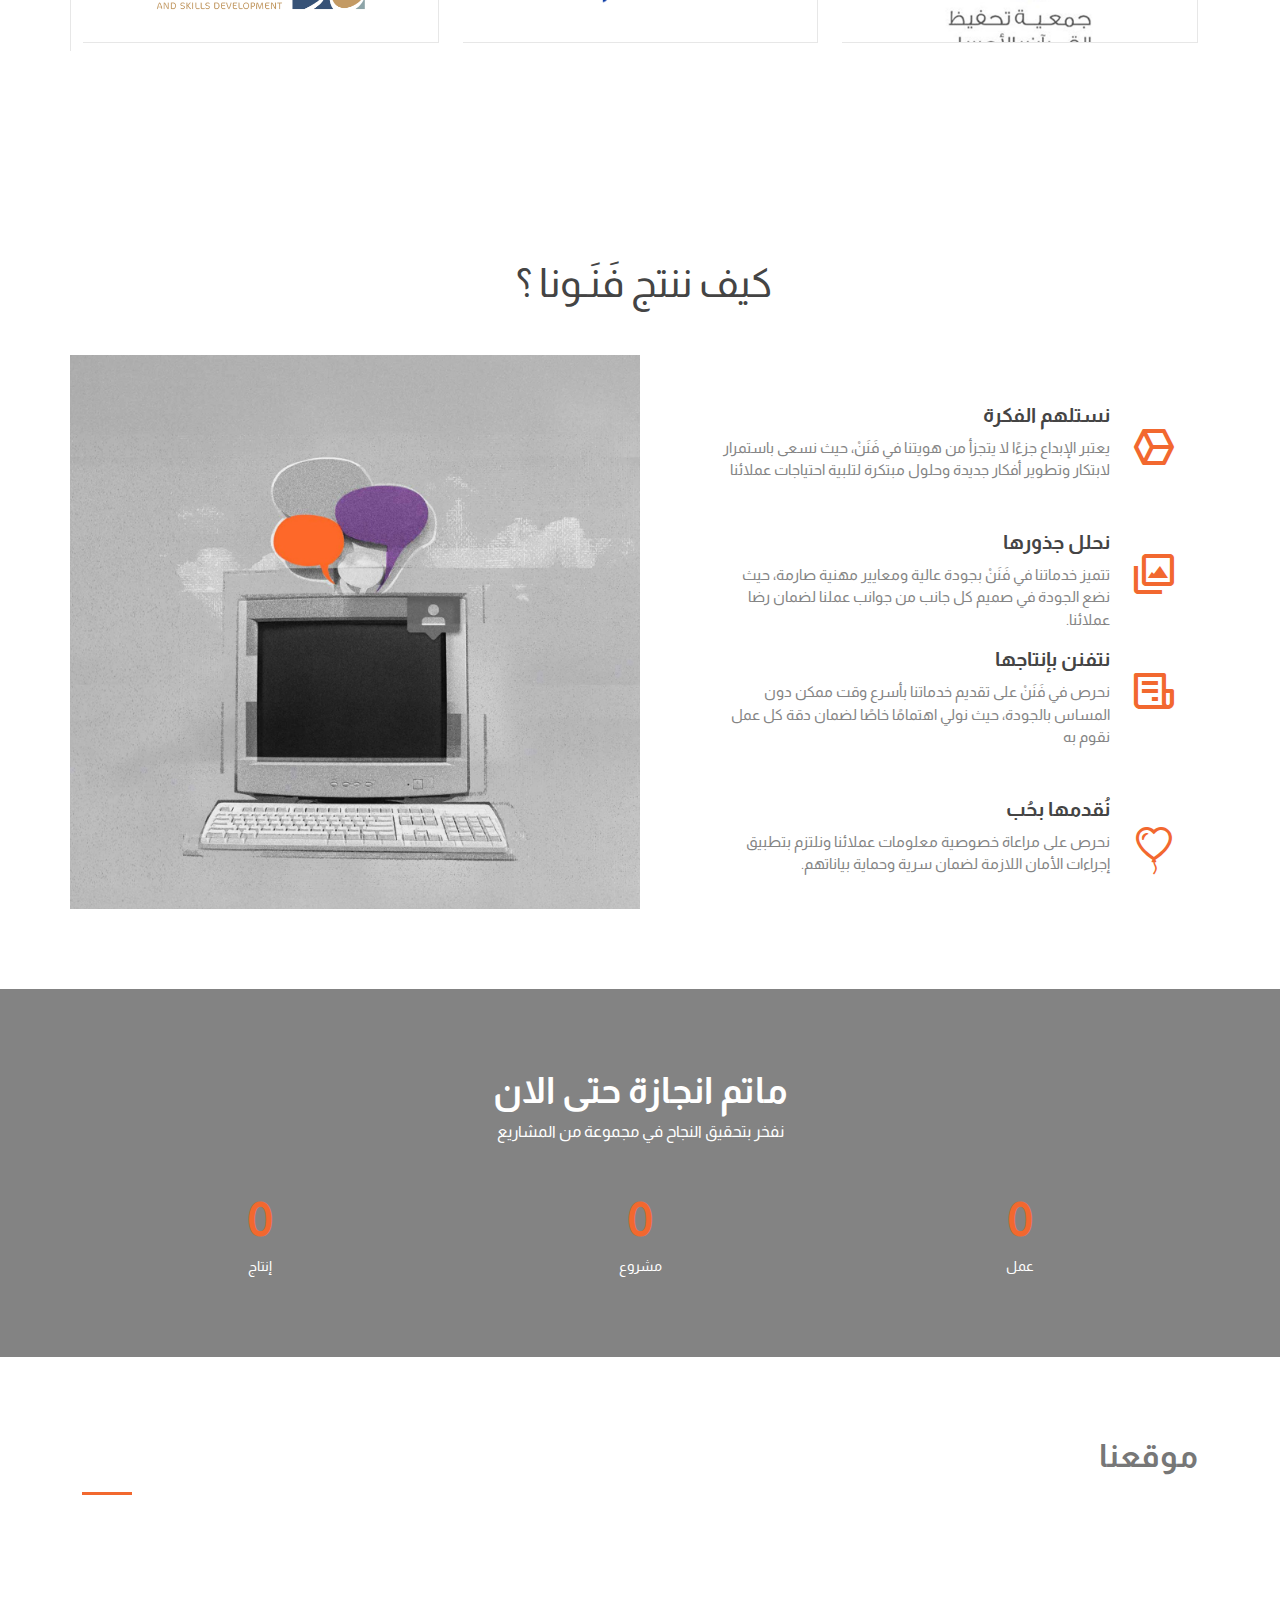
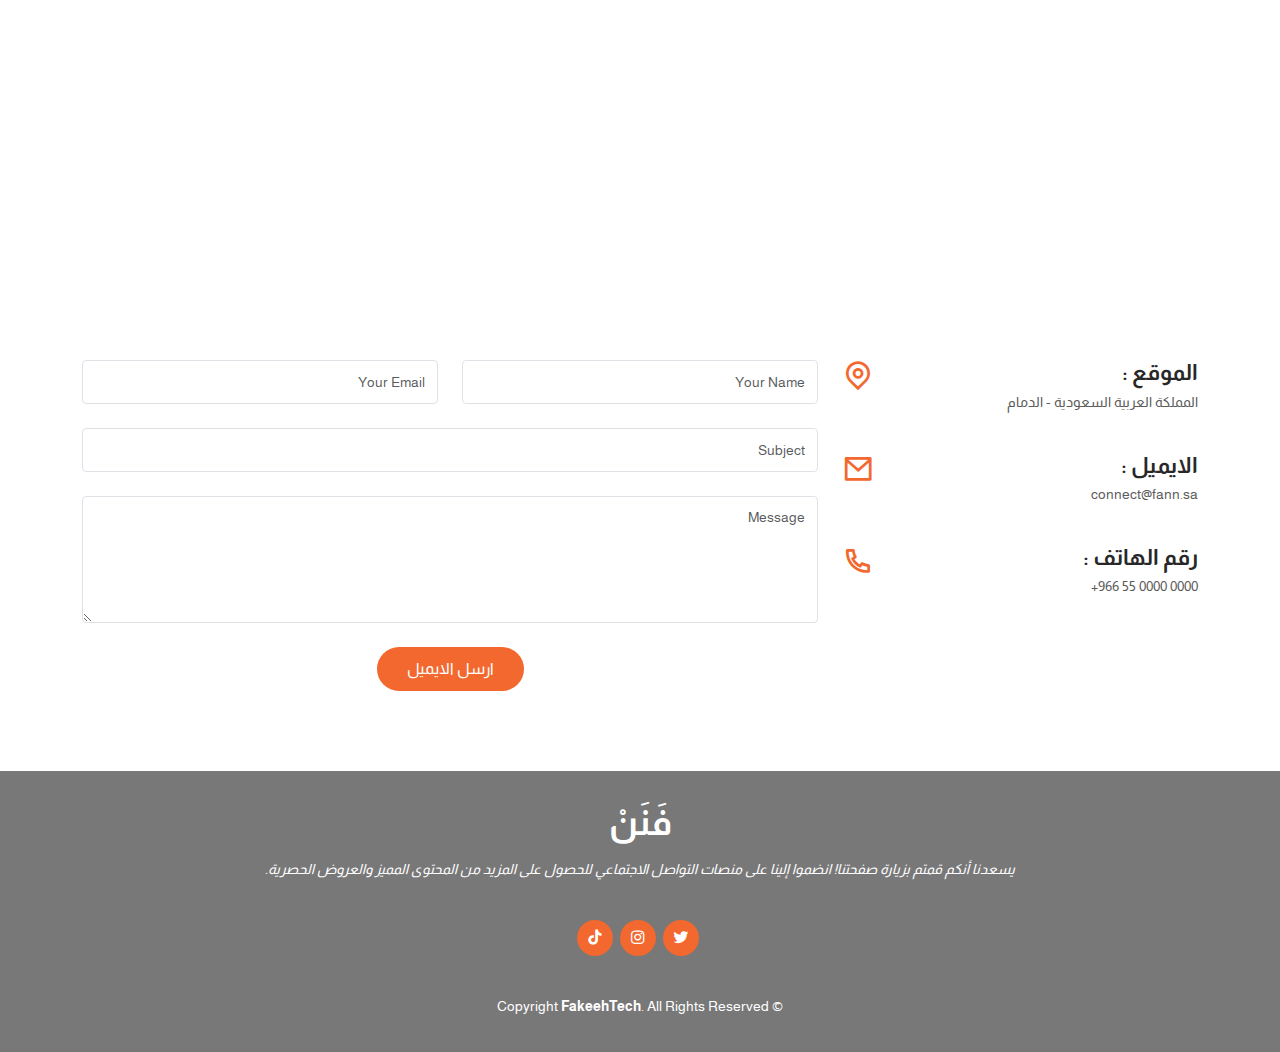
==== commit 7f2bd6d4: "edit soical link" ====
--- a/index.html
+++ b/index.html
@@ -249,7 +249,7 @@
             <div class="member-info text-center">
               <h4>Walter White</h4>
               <span>المدير العام </span>
-              <p>Aliquam iure quaerat voluptatem praesentium possimus unde laudantium vel dolorum distinctio dire flow
+              <!-- <p>Aliquam iure quaerat voluptatem praesentium possimus unde laudantium vel dolorum distinctio dire flow -->
               </p>
             </div>
           </div><!-- End Team Member -->
@@ -267,8 +267,8 @@
             <div class="member-info text-center">
               <h4>Sarah Jhonson</h4>
               <span>المشرف الفني</span>
-              <p>Labore ipsam sit consequatur exercitationem rerum laboriosam laudantium aut quod dolores exercitationem
-                ut</p>
+              <!-- <p>Labore ipsam sit consequatur exercitationem rerum laboriosam laudantium aut quod dolores exercitationem -->
+                <!-- ut</p> -->
             </div>
           </div><!-- End Team Member -->
 
@@ -285,8 +285,8 @@
             <div class="member-info text-center">
               <h4>William Anderson</h4>
               <span>مهندس صوت</span>
-              <p>Illum minima ea autem doloremque ipsum quidem quas aspernatur modi ut praesentium vel tque sed facilis
-                at qui</p>
+              <!-- <p>Illum minima ea autem doloremque ipsum quidem quas aspernatur modi ut praesentium vel tque sed facilis
+                at qui</p> -->
             </div>
           </div><!-- End Team Member -->
 
@@ -303,8 +303,8 @@
             <div class="member-info text-center">
               <h4>Amanda Jepson</h4>
               <span>مدير التصوير</span>
-              <p>Magni voluptatem accusamus assumenda cum nisi aut qui dolorem voluptate sed et veniam quasi quam
-                consectetur</p>
+              <!-- <p>Magni voluptatem accusamus assumenda cum nisi aut qui dolorem voluptate sed et veniam quasi quam
+                consectetur</p> -->
             </div>
           </div><!-- End Team Member -->
 
@@ -321,8 +321,8 @@
             <div class="member-info text-center">
               <h4>Brian Doe</h4>
               <span>مدير الإنتاج</span>
-              <p>Qui consequuntur quos accusamus magnam quo est molestiae eius laboriosam sunt doloribus quia impedit
-                laborum velit</p>
+              <!-- <p>Qui consequuntur quos accusamus magnam quo est molestiae eius laboriosam sunt doloribus quia impedit
+                laborum velit</p> -->
             </div>
           </div><!-- End Team Member -->
 
@@ -339,8 +339,8 @@
             <div class="member-info text-center">
               <h4>Josepha Palas</h4>
               <span>مدير الإضاءة</span>
-              <p>Sint sint eveniet explicabo amet consequatur nesciunt error enim rerum earum et omnis fugit eligendi
-                cupiditate vel</p>
+              <!-- <p>Sint sint eveniet explicabo amet consequatur nesciunt error enim rerum earum et omnis fugit eligendi
+                cupiditate vel</p> -->
             </div>
           </div>
           <div class="col-lg-4 col-md-6 member" data-aos="fade-up" data-aos-delay="600">
@@ -356,8 +356,8 @@
             <div class="member-info text-center">
               <h4>Josepha Palas</h4>
               <span>فني الإنتاج</span>
-              <p>Sint sint eveniet explicabo amet consequatur nesciunt error enim rerum earum et omnis fugit eligendi
-                cupiditate vel</p>
+              <!-- <p>Sint sint eveniet explicabo amet consequatur nesciunt error enim rerum earum et omnis fugit eligendi
+                cupiditate vel</p> -->
             </div>
           </div>
           <div class="col-lg-4 col-md-6 member" data-aos="fade-up" data-aos-delay="600">
@@ -373,8 +373,8 @@
             <div class="member-info text-center">
               <h4>Josepha Palas</h4>
               <span>معلق صوتي</span>
-              <p>Sint sint eveniet explicabo amet consequatur nesciunt error enim rerum earum et omnis fugit eligendi
-                cupiditate vel</p>
+              <!-- <p>Sint sint eveniet explicabo amet consequatur nesciunt error enim rerum earum et omnis fugit eligendi
+                cupiditate vel</p> -->
             </div>
           </div>
           <div class="col-lg-4 col-md-6 member" data-aos="fade-up" data-aos-delay="600">
@@ -390,8 +390,8 @@
             <div class="member-info text-center">
               <h4>Josepha Palas</h4>
               <span>مصـور</span>
-              <p>Sint sint eveniet explicabo amet consequatur nesciunt error enim rerum earum et omnis fugit eligendi
-                cupiditate vel</p>
+              <!-- <p>Sint sint eveniet explicabo amet consequatur nesciunt error enim rerum earum et omnis fugit eligendi
+                cupiditate vel</p> -->
             </div>
           </div>
           <div class="col-lg-4 col-md-6 member" data-aos="fade-up" data-aos-delay="600">
@@ -407,8 +407,8 @@
             <div class="member-info text-center">
               <h4>Josepha Palas</h4>
               <span>مخرج</span>
-              <p>Sint sint eveniet explicabo amet consequatur nesciunt error enim rerum earum et omnis fugit eligendi
-                cupiditate vel</p>
+              <!-- <p>Sint sint eveniet explicabo amet consequatur nesciunt error enim rerum earum et omnis fugit eligendi
+                cupiditate vel</p> -->
             </div>
           </div>
           <div class="col-lg-4 col-md-6 member" data-aos="fade-up" data-aos-delay="600">
@@ -424,8 +424,8 @@
             <div class="member-info text-center">
               <h4>Josepha Palas</h4>
               <span>إعلام رقمي</span>
-              <p>Sint sint eveniet explicabo amet consequatur nesciunt error enim rerum earum et omnis fugit eligendi
-                cupiditate vel</p>
+              <!-- <p>Sint sint eveniet explicabo amet consequatur nesciunt error enim rerum earum et omnis fugit eligendi
+                cupiditate vel</p> -->
             </div>
           </div>
           <div class="col-lg-4 col-md-6 member" data-aos="fade-up" data-aos-delay="600">
@@ -441,8 +441,8 @@
             <div class="member-info text-center">
               <h4>Josepha Palas</h4>
               <span>كاتب محتوى إبداعي</span>
-              <p>Sint sint eveniet explicabo amet consequatur nesciunt error enim rerum earum et omnis fugit eligendi
-                cupiditate vel</p>
+              <!-- <p>Sint sint eveniet explicabo amet consequatur nesciunt error enim rerum earum et omnis fugit eligendi
+                cupiditate vel</p> -->
             </div>
           </div>
           <div class="col-lg-4 col-md-6 member" data-aos="fade-up" data-aos-delay="600">
@@ -458,8 +458,8 @@
             <div class="member-info text-center">
               <h4>Josepha Palas</h4>
               <span>مترجم</span>
-              <p>Sint sint eveniet explicabo amet consequatur nesciunt error enim rerum earum et omnis fugit eligendi
-                cupiditate vel</p>
+              <!-- <p>Sint sint eveniet explicabo amet consequatur nesciunt error enim rerum earum et omnis fugit eligendi
+                cupiditate vel</p> -->
             </div>
           </div>
           
@@ -1085,14 +1085,14 @@
       <p>يسعدنا أنكم قمتم بزيارة صفحتنا! انضموا إلينا على منصات التواصل الاجتماعي للحصول على المزيد من المحتوى المميز
         والعروض الحصرية.</p>
       <div class="social-links">
-        <a href="https://x.com/fann_at/status/1805942370048876905?s=46&t=de4cY51d7hX1FIb1f2K47w" class="twitter"><i
-            class="bx bxl-twitter"></i></a>
+        <a href="https://x.com/fann_at/status/1805942370048876905?s=46&t=de4cY51d7hX1FIb1f2K47w" class="twitter" target="_blank"><i
+            class="bx bxl-twitter" target="_blank"></i></a>
         <!-- <a href="#" class="facebook"><i class="bx bxl-facebook"></i></a> -->
         <a href="https://www.instagram.com/p/C8rapk1oktw/?igsh=MTZqYnJ5Mm9jMnBjaw==" class="instagram"><i
             class="bx bxl-instagram"></i></a>
         <!-- <a href="#" class="google-plus"><i class="bx bxl-skype"></i></a> -->
         <!-- <a href="#" class="linkedin"><i class="bx bxl-linkedin"></i></a> -->
-        <a href="https://www.tiktok.com/@fann_t2t?_t=8nf2mnTTuUS&_r=1" class="tiktok"><i class="bx bxl-tiktok"></i></a>
+        <a href="https://www.tiktok.com/@fann_t2t?_t=8nf2mnTTuUS&_r=1" class="tiktok"><i class="bx bxl-tiktok" target="_blank"></i></a>
       </div>
       <div class="copyright">
         &copy; Copyright <strong><span>FakeehTech</span></strong>. All Rights Reserved
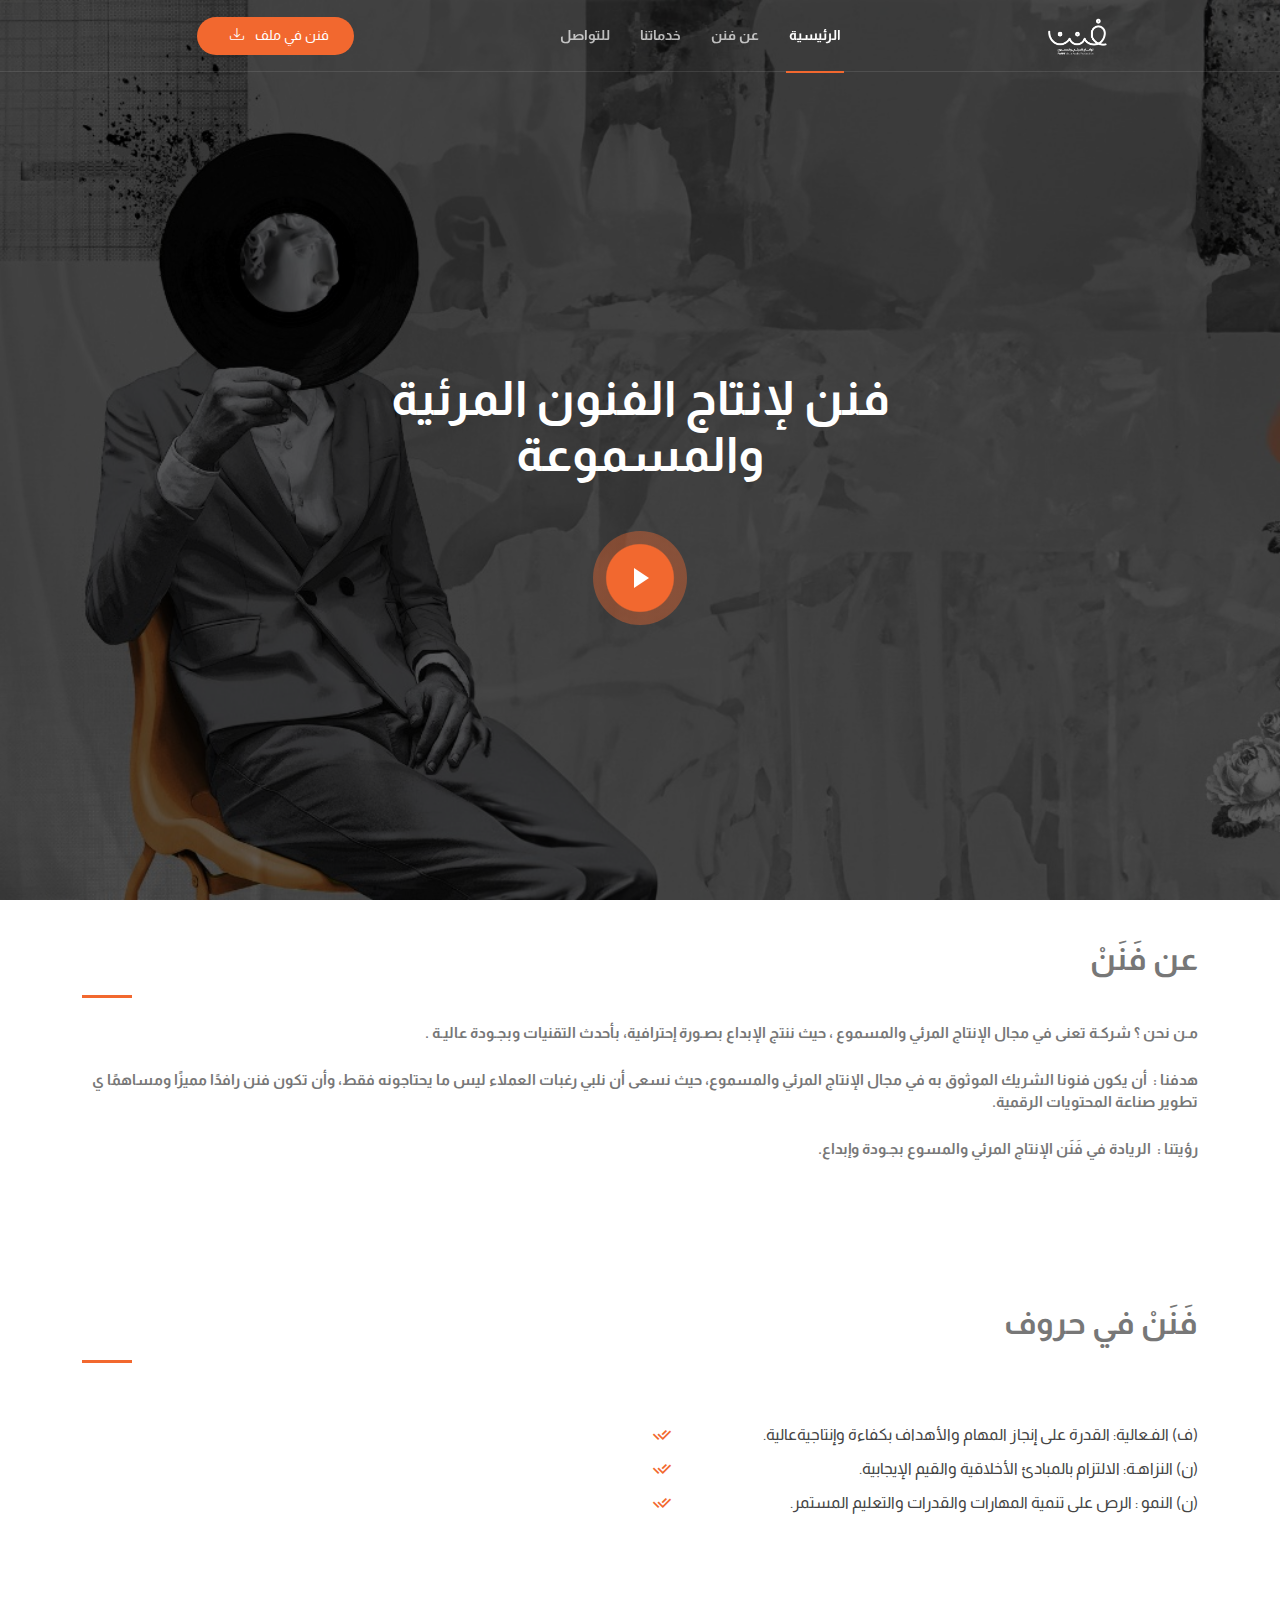
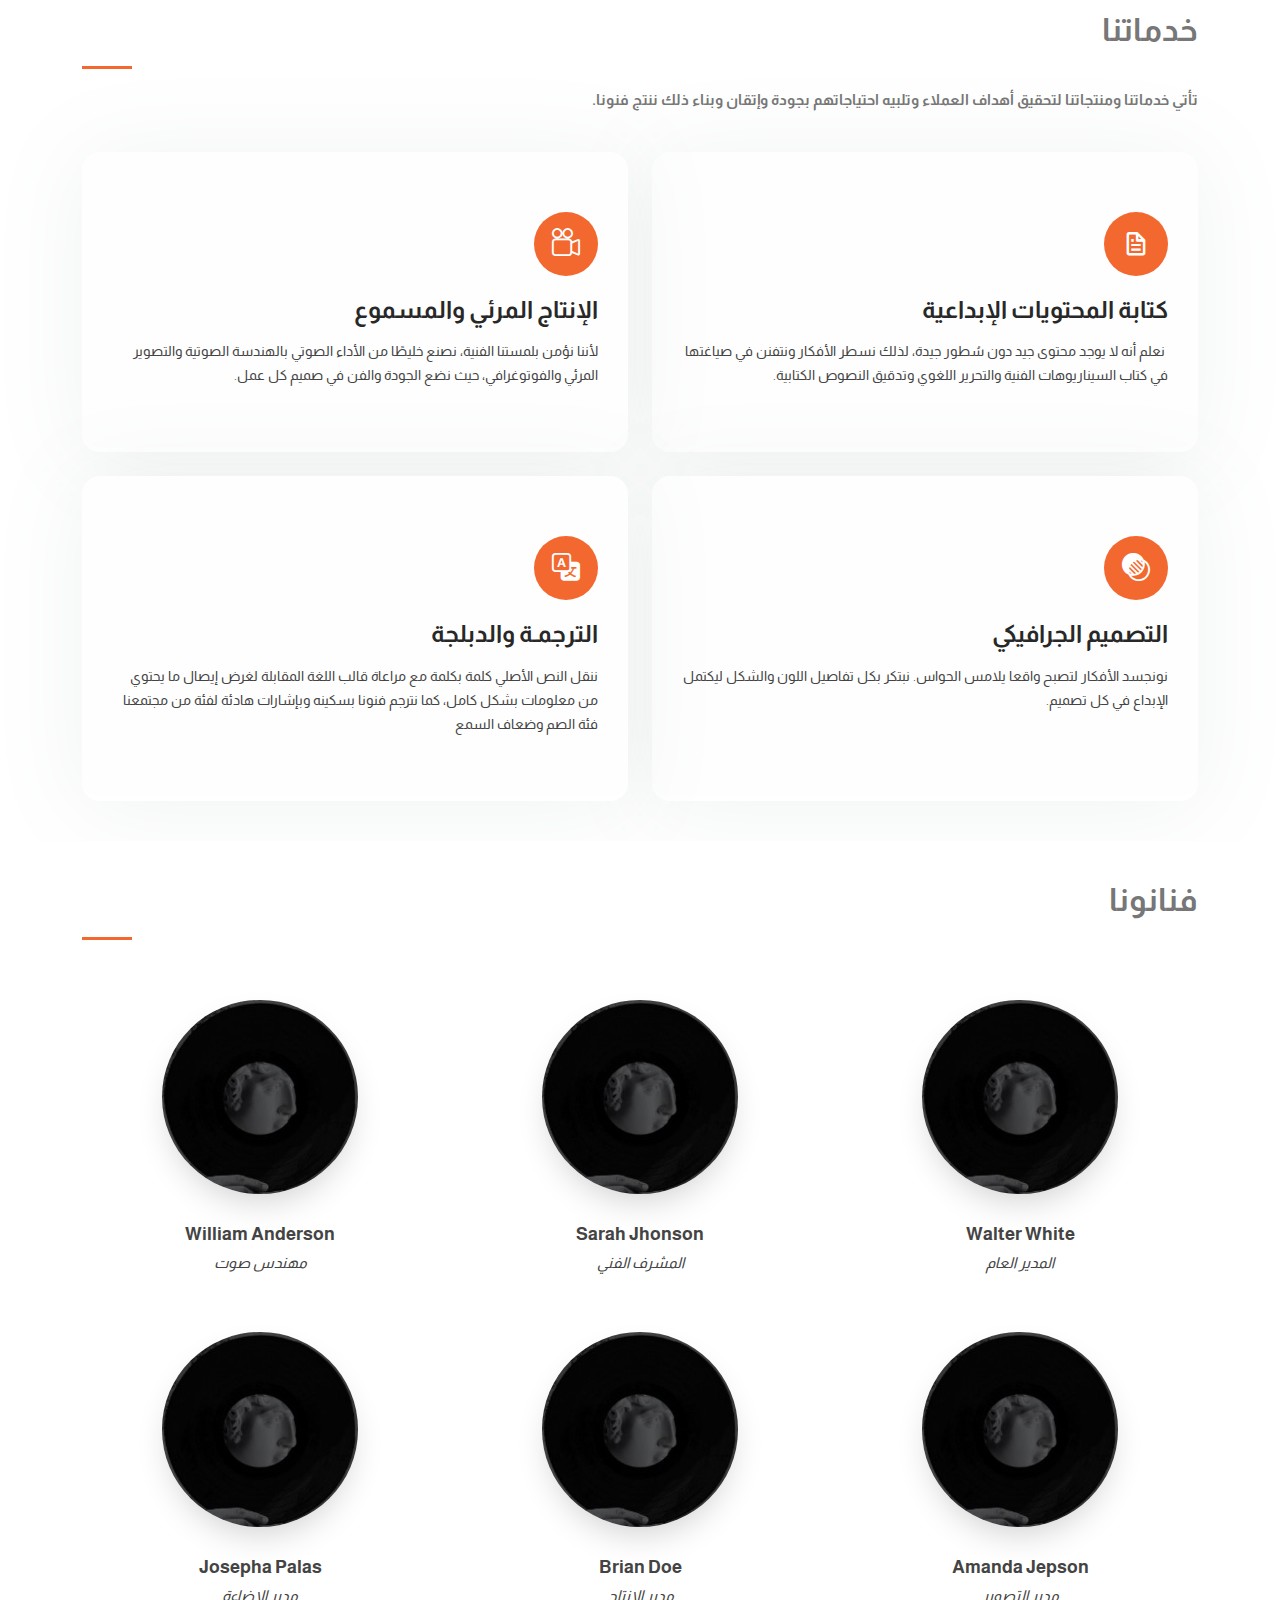
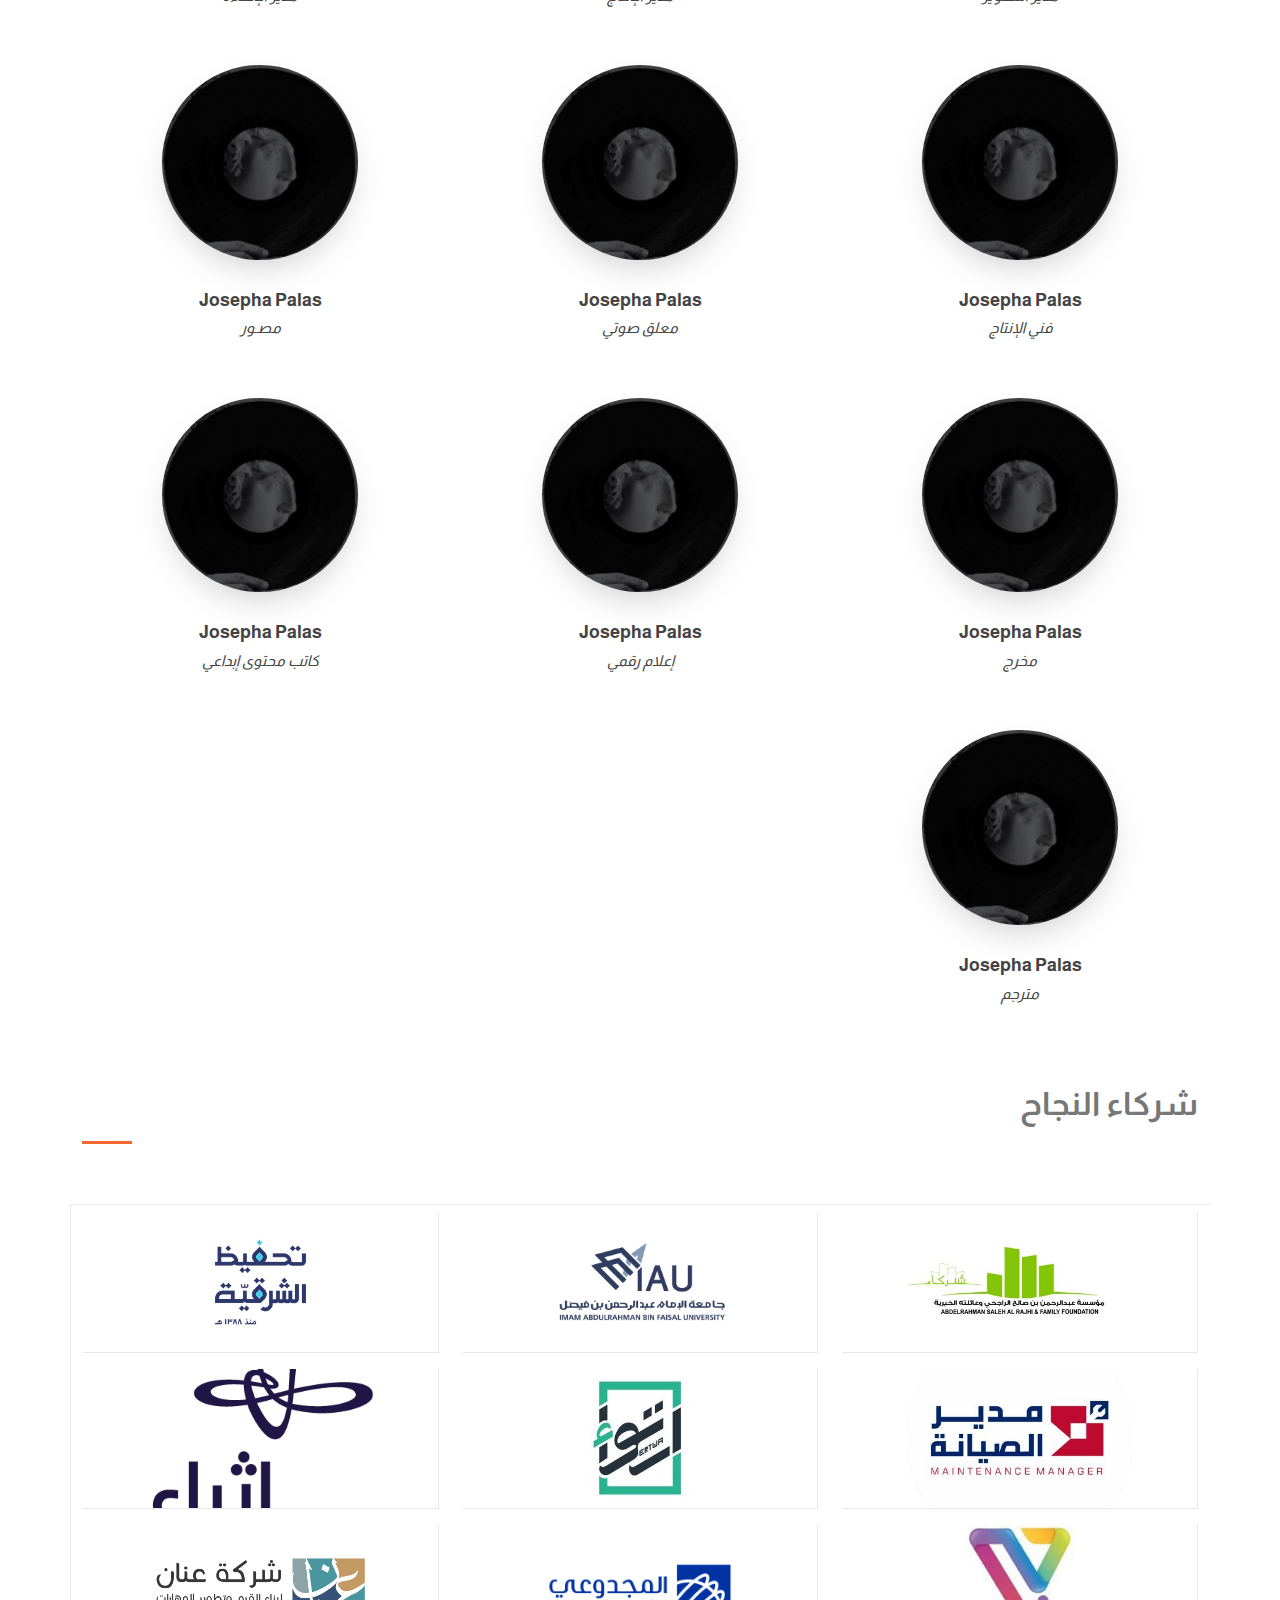
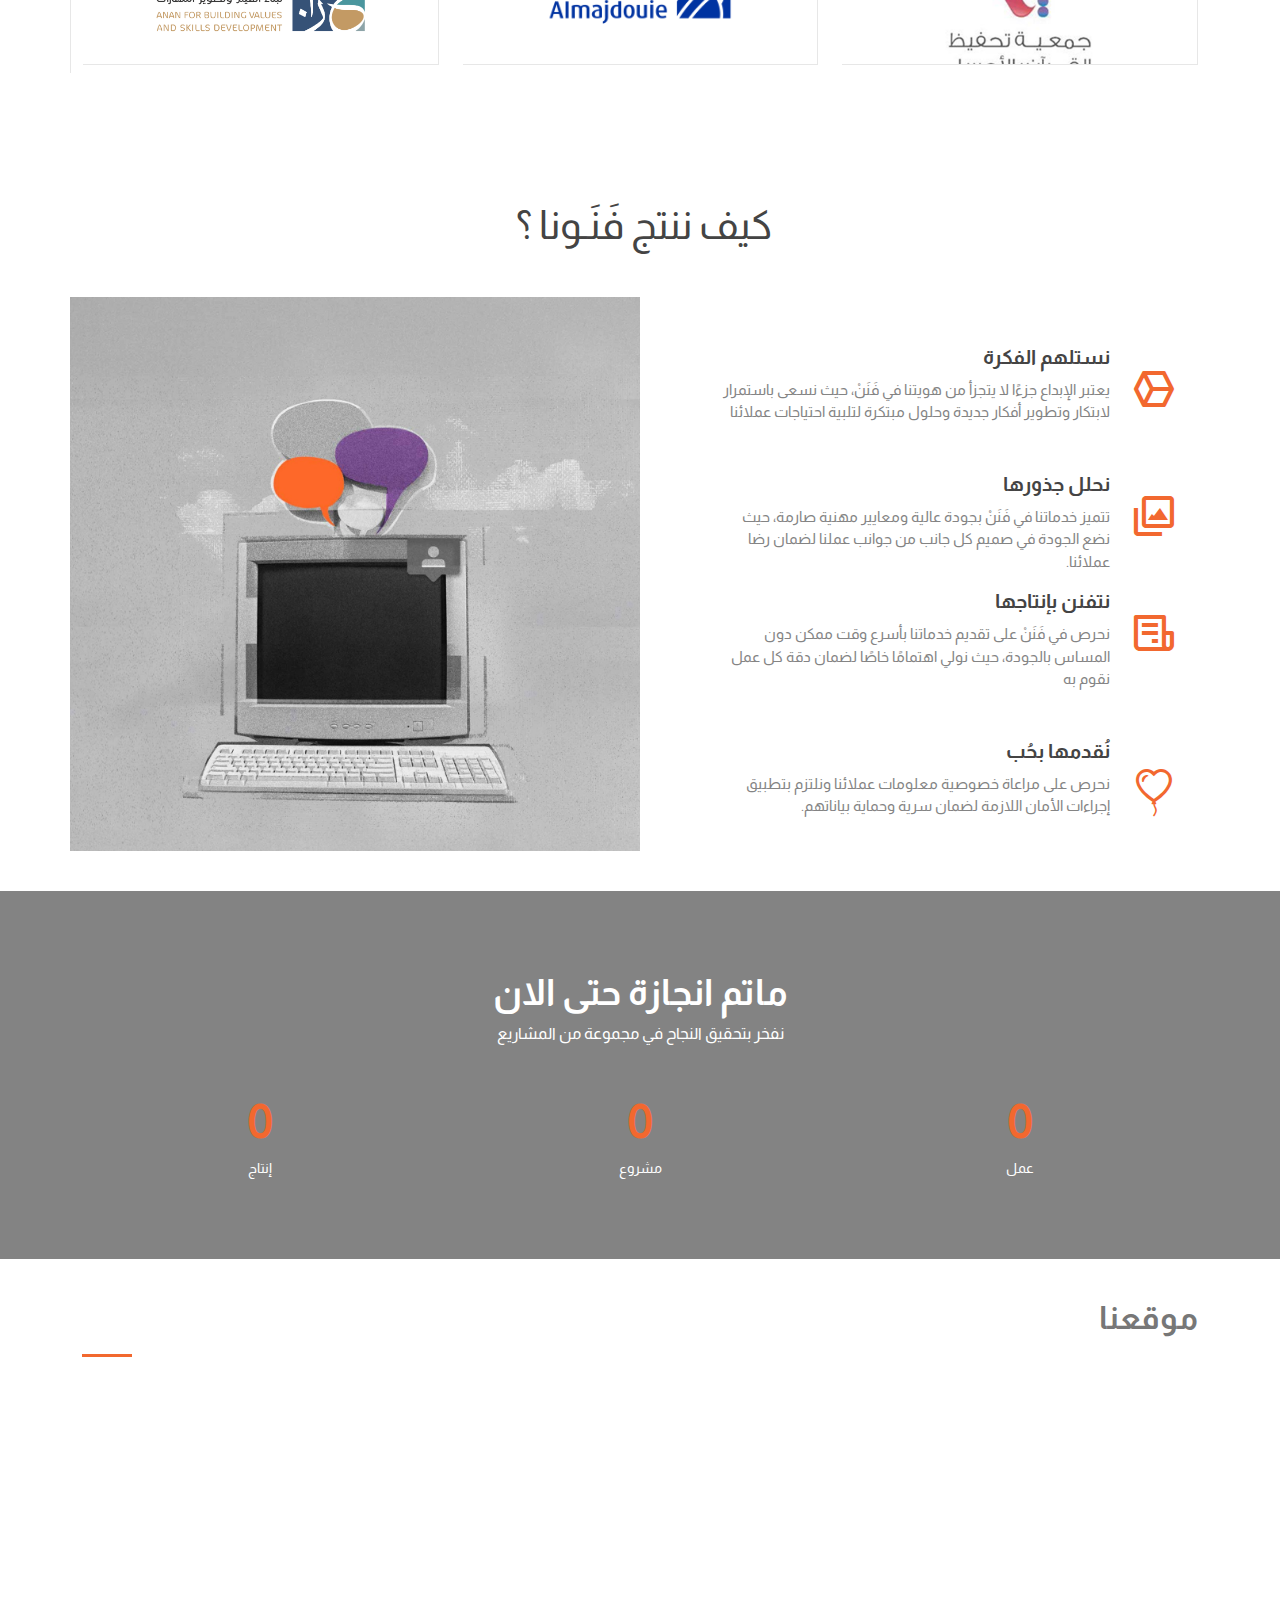
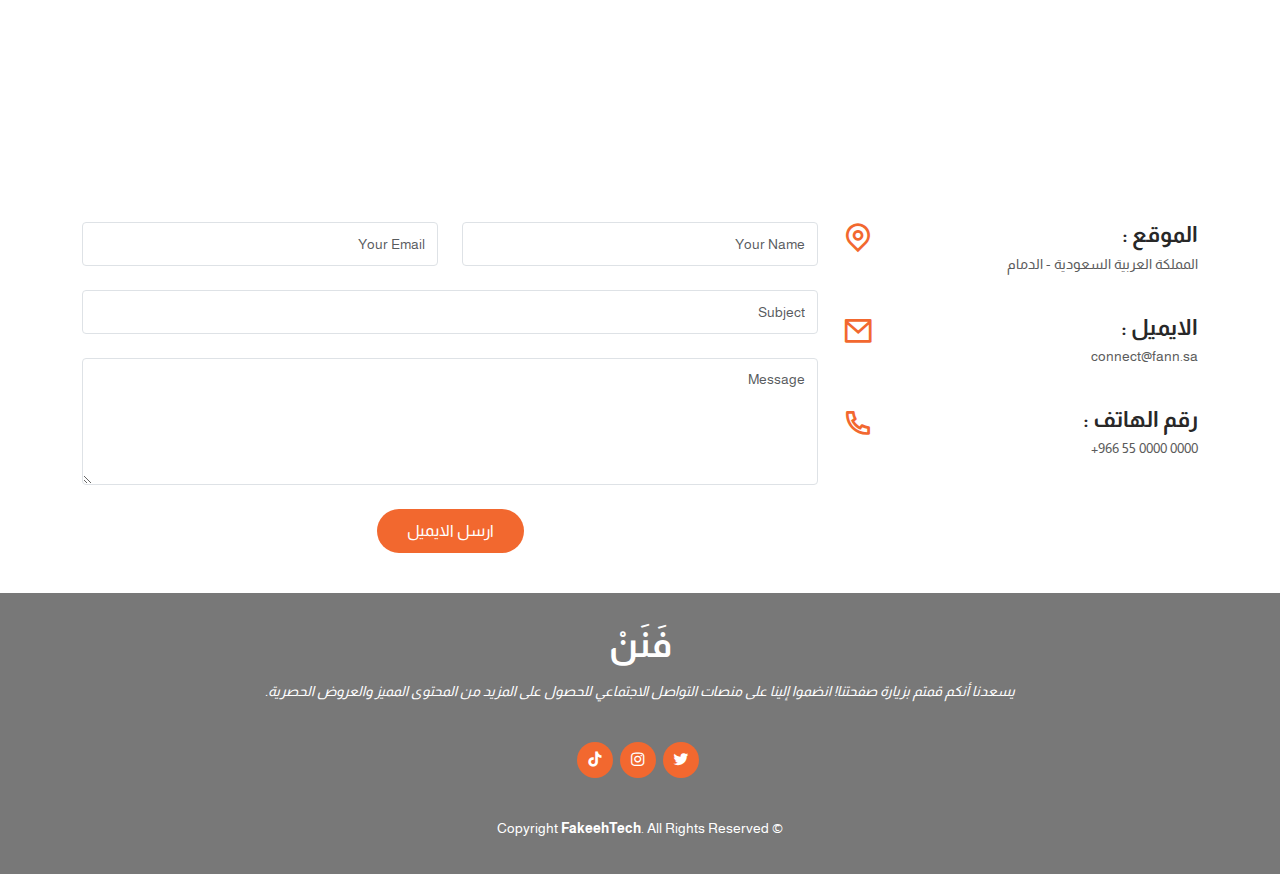
==== commit 8f2fc85b: "edit section about" ====
--- a/index.html
+++ b/index.html
@@ -95,20 +95,34 @@
 
         <div class="section-title">
           <h2>عن فَنَنْ</h2>
-          <p>مـن نحن ؟ 
+          <p class="my-4">مـن نحن ؟
             شركـة تعنى في مجال الإنتاج المرئي والمسموع ، حيث ننتج الإبداع بصـورة إحترافية، بأحدث التقنيات وبجـودة عاليـة
             .
           </p>
+
+          <p class="my-4">هدفنا : 
+            أن يكون فنونا الشريك الموثوق به في مجال الإنتاج المرئي والمسموع، حيث نسعى أن نلبي رغبات العملاء ليس ما
+            يحتاجونه فقط، وأن تكون فنن رافدًا مميزًا ومساهمًا ي تطوير صناعة المحتويات الرقمية.
+          </p>
+
+          <p class="my-4">رؤيتنا : 
+            الريادة في فَنَن الإنتاج المرئي والمسوع بجـودة وإبداع.</p>
+
+        </div>
+      </div>
+    </section><!-- End About Us Section -->
+
+
+    <!-- ======= About Us Section ======= -->
+    <section id="about" class="about">
+      <div class="container">
+
+        <div class="section-title">
+          <h2> فَنَنْ في حروف</h2>
         </div>
 
         <div class="row content">
           <div class="col-lg-6">
-            <p>
-              رؤيتنا : 
-              الريادة في فَنَن الإنتاج المرئي والمسوع بجـودة وإبداع.
-            </p>
-            <p>قيمنا :
-            </p>
             <ul>
               <li><i class="ri-check-double-line"></i> (ف) الفـعالية: القدرة على إنجاز المهام والأهداف بكفاءة
                 وإنتاجيةعالية.</li>
@@ -118,16 +132,6 @@
             </ul>
           </div>
           <div class="col-lg-6 pt-4 pt-lg-0">
-            <p>هدفنا : 
-              أن يكون فنونا الشريك الموثوق به في مجال الإنتاج المرئي والمسموع، حيث نسعى أن نلبي رغبات العملاء ليس ما
-              يحتاجونه فقط، وأن تكون فنن رافدًا مميزًا ومساهمًا ي تطوير صناعة المحتويات الرقمية.
-            </p>
-            <!-- <ul>
-              <li><br></li>
-              <li><i class="ri-check-double-line"></i> ترجمتنا الدقيقة والابتكار في تسجيل الصوتيات تجعلنا الخيار الأمثل للتعبير الفني عبر اللغات والثقافات.</li>
-              <li><i class="ri-check-double-line"></i>من خلال الهندسة الصوتية والتصوير المرئي، نقدم تجارب مشاهدة واستماع فريدة تلهم العواطف وتثير الفكر.</li>
-            </ul> -->
-            <!-- <a href="#" class="btn-learn-more">Learn More</a> -->
           </div>
         </div>
 
@@ -166,7 +170,7 @@
             <div class="icon-box">
               <div class="icon"><i class="bi bi-transparency"></i></i></div>
               <h4><a href="">التصميم الجرافيكي </a></h4>
-              <p>نونجسد الأفكار لتصبح واقعا يلامس الحواس. نبتكر بكل تفاصيل اللون والشكل ليكتمل الإبداع في كل تصميم.              </p>
+              <p>نونجسد الأفكار لتصبح واقعا يلامس الحواس. نبتكر بكل تفاصيل اللون والشكل ليكتمل الإبداع في كل تصميم. </p>
             </div>
           </div>
 
@@ -227,9 +231,9 @@
     <!-- Team Section -->
     <section id="team" class="team section light-background">
 
-      
-      <div class="container">
-        
+
+      <div class="container">
+
         <div class="section-title">
           <h2>فنانونا</h2>
           <!-- <p>تأتي خدماتنا ومنتجاتنا لتحقيق أهداف العملاء وتلبيه احتياجاتهم بجودة وإتقان وبناء ذلك ننتج فنونا.</p> -->
@@ -268,7 +272,7 @@
               <h4>Sarah Jhonson</h4>
               <span>المشرف الفني</span>
               <!-- <p>Labore ipsam sit consequatur exercitationem rerum laboriosam laudantium aut quod dolores exercitationem -->
-                <!-- ut</p> -->
+              <!-- ut</p> -->
             </div>
           </div><!-- End Team Member -->
 
@@ -462,7 +466,7 @@
                 cupiditate vel</p> -->
             </div>
           </div>
-          
+
           <!-- End Team Member -->
 
         </div>
@@ -472,9 +476,9 @@
     </section><!-- /Team Section -->
 
 
-     <!-- ======= Clients Section ======= -->
-     <section id="clients" class="clients">
-       <div class="container">
+    <!-- ======= Clients Section ======= -->
+    <section id="clients" class="clients">
+      <div class="container">
         <div class="section-title">
           <h2>شركاء النجاح</h2>
         </div>
@@ -968,37 +972,40 @@
     </section> -->
     <!-- End Faq Section -->
 
-       <!-- ======= Counts Section ======= -->
-       <section id="counts" class="counts">
-        <div class="container">
-  
-          <div class="text-center title">
-            <h3>ماتم انجازة حتى الان</h3>
-            <p>نفخر بتحقيق النجاح في مجموعة من المشاريع </p>
-          </div>
-  
-          <div class="row counters position-relative">
-  
-            <div class="col-lg-4 col-4 text-center">
-              <span data-purecounter-start="0" data-purecounter-end="25" data-purecounter-duration="1" class="purecounter"></span>
-              <p>عمل</p>
-            </div>
-  
-            <div class="col-lg-4 col-4 text-center">
-              <span data-purecounter-start="0" data-purecounter-end="12" data-purecounter-duration="1" class="purecounter"></span>
-              <p>مشروع</p>
-            </div>
-  
-            <div class="col-lg-4 col-4 text-center">
-              <span data-purecounter-start="0" data-purecounter-end="28" data-purecounter-duration="1" class="purecounter"></span>
-              <p>إنتاج</p>
-            </div>
-  
-  
-          </div>
-  
-        </div>
-      </section><!-- End Counts Section -->
+    <!-- ======= Counts Section ======= -->
+    <section id="counts" class="counts">
+      <div class="container">
+
+        <div class="text-center title">
+          <h3>ماتم انجازة حتى الان</h3>
+          <p>نفخر بتحقيق النجاح في مجموعة من المشاريع </p>
+        </div>
+
+        <div class="row counters position-relative">
+
+          <div class="col-lg-4 col-4 text-center">
+            <span data-purecounter-start="0" data-purecounter-end="25" data-purecounter-duration="1"
+              class="purecounter"></span>
+            <p>عمل</p>
+          </div>
+
+          <div class="col-lg-4 col-4 text-center">
+            <span data-purecounter-start="0" data-purecounter-end="12" data-purecounter-duration="1"
+              class="purecounter"></span>
+            <p>مشروع</p>
+          </div>
+
+          <div class="col-lg-4 col-4 text-center">
+            <span data-purecounter-start="0" data-purecounter-end="28" data-purecounter-duration="1"
+              class="purecounter"></span>
+            <p>إنتاج</p>
+          </div>
+
+
+        </div>
+
+      </div>
+    </section><!-- End Counts Section -->
 
     <!-- ======= Contact Section ======= -->
     <section id="contact" class="contact">
@@ -1085,14 +1092,15 @@
       <p>يسعدنا أنكم قمتم بزيارة صفحتنا! انضموا إلينا على منصات التواصل الاجتماعي للحصول على المزيد من المحتوى المميز
         والعروض الحصرية.</p>
       <div class="social-links">
-        <a href="https://x.com/fann_at/status/1805942370048876905?s=46&t=de4cY51d7hX1FIb1f2K47w" class="twitter" target="_blank"><i
-            class="bx bxl-twitter" target="_blank"></i></a>
+        <a href="https://x.com/fann_at/status/1805942370048876905?s=46&t=de4cY51d7hX1FIb1f2K47w" class="twitter"
+          target="_blank"><i class="bx bxl-twitter"></i></a>
         <!-- <a href="#" class="facebook"><i class="bx bxl-facebook"></i></a> -->
-        <a href="https://www.instagram.com/p/C8rapk1oktw/?igsh=MTZqYnJ5Mm9jMnBjaw==" class="instagram"><i
-            class="bx bxl-instagram"></i></a>
+        <a href="https://www.instagram.com/p/C8rapk1oktw/?igsh=MTZqYnJ5Mm9jMnBjaw==" target="_blank"
+          class="instagram"><i class="bx bxl-instagram"></i></a>
         <!-- <a href="#" class="google-plus"><i class="bx bxl-skype"></i></a> -->
         <!-- <a href="#" class="linkedin"><i class="bx bxl-linkedin"></i></a> -->
-        <a href="https://www.tiktok.com/@fann_t2t?_t=8nf2mnTTuUS&_r=1" class="tiktok"><i class="bx bxl-tiktok" target="_blank"></i></a>
+        <a href="https://www.tiktok.com/@fann_t2t?_t=8nf2mnTTuUS&_r=1" target="_blank" class="tiktok"><i
+            class="bx bxl-tiktok" target="_blank"></i></a>
       </div>
       <div class="copyright">
         &copy; Copyright <strong><span>FakeehTech</span></strong>. All Rights Reserved
--- a/assets/css/style-rtl.css
+++ b/assets/css/style-rtl.css
@@ -566,7 +566,7 @@
 # Sections General
 --------------------------------------------------------------*/
 section {
-  padding: 80px 0;
+  padding: 40px 0;
   overflow: hidden;
 }
 
